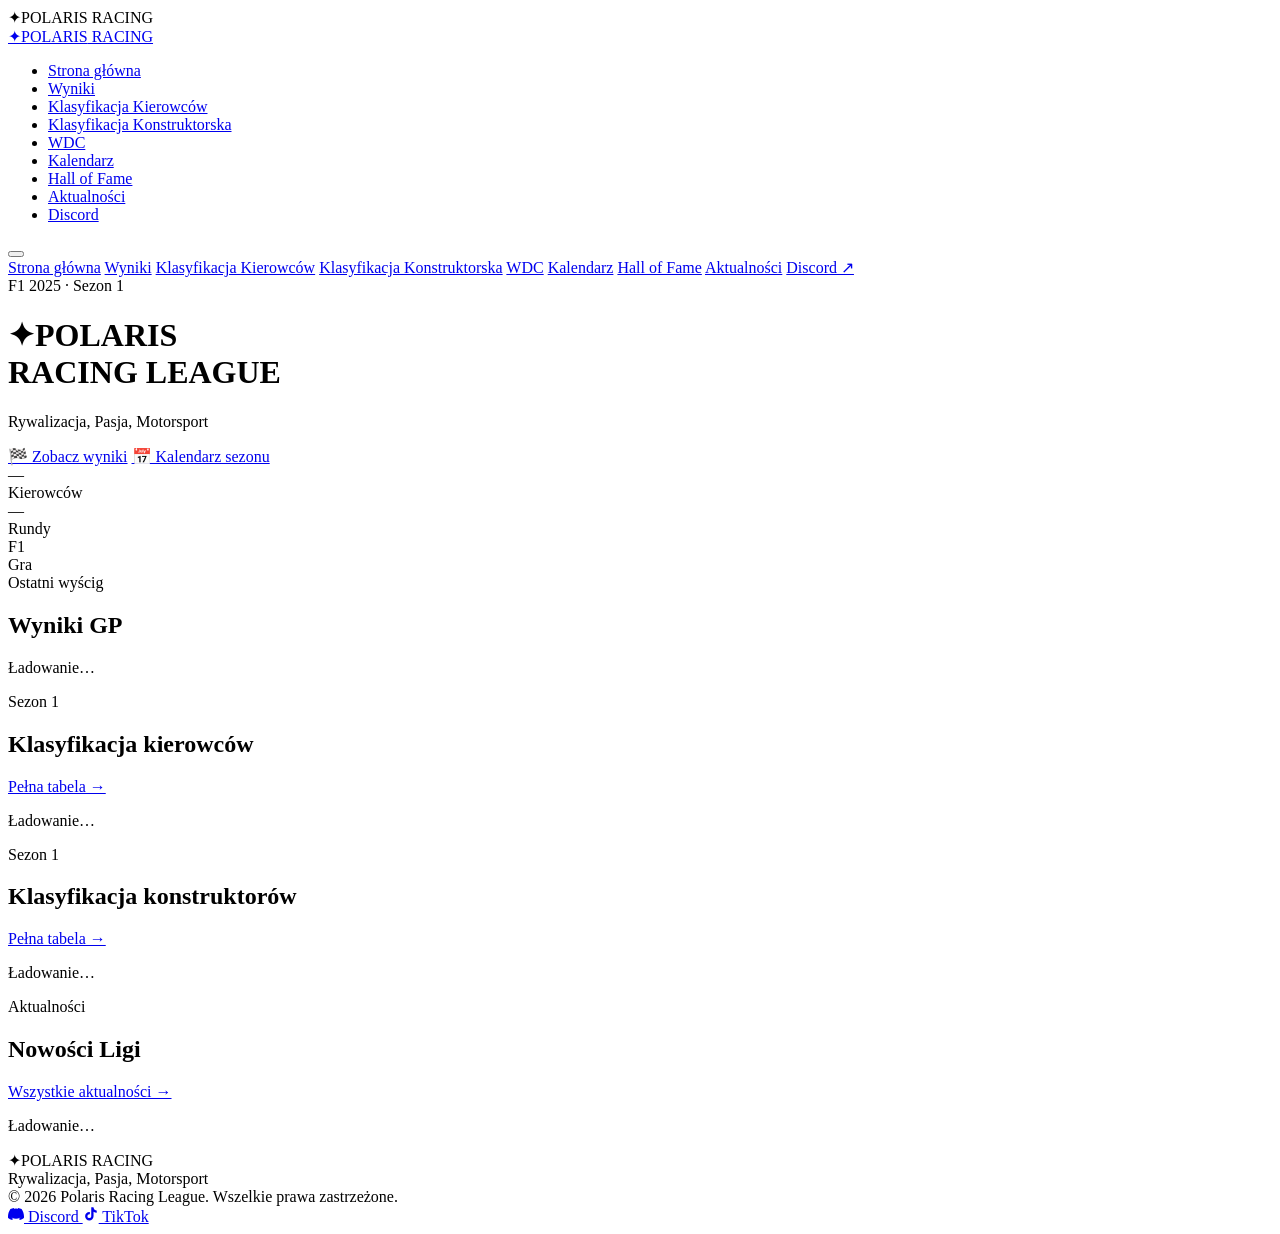
==== index.html @ 64ffed16 "Add files via upload" ====
<!DOCTYPE html>
<html lang="pl" data-base="">
<head>
  <meta charset="UTF-8" />
  <meta name="viewport" content="width=device-width, initial-scale=1.0" />
  <title>Polaris Racing League — F1 Sim League</title>
  <link rel="icon" type="image/svg+xml" href="data:image/svg+xml,%3Csvg%20xmlns=%27http://www.w3.org/2000/svg%27%20viewBox=%270%200%20100%20100%27%3E%3Cpolygon%20points=%2750,3%2061,38%2098,38%2068,60%2079,95%2050,73%2021,95%2032,60%202,38%2039,38%27%20fill=%27%23e10600%27/%3E%3C/svg%3E" />
  <link rel="stylesheet" href="css/style.css" />
  <link rel="preconnect" href="https://fonts.googleapis.com" />
  <link rel="preconnect" href="https://fonts.gstatic.com" crossorigin />
</head>
<body>

<!-- LOADING -->
<div id="loading-screen">
  <img src="assets/logo-polaris.png" alt="Polaris Racing League" class="loading-logo-img" onerror="this.style.display='none';document.querySelector('.loading-logo-text').style.display='block'"/>
  <div class="loading-logo-text" style="display:none"><span class="brand-mark">✦</span>POLARIS<span> RACING</span></div>
  <div class="loading-bar-track"><div class="loading-bar-fill"></div></div>
</div>

<!-- NAV -->
<nav>
  <a class="nav-brand" href="index.html">
    <img src="assets/logo-polaris.png" alt="Polaris Racing League" class="nav-logo" onerror="this.style.display='none';document.querySelector('.nav-brand-text').style.display='inline'"/>
    <span class="nav-brand-text" style="display:none"><span class="brand-mark">✦</span>POLARIS<span> RACING</span></span>
  </a>
  <ul class="nav-links">
    <li><a href="index.html" class="active">Strona główna</a></li>
    <li><a href="wyniki.html">Wyniki</a></li>
    <li><a href="klasyfikacja.html">Klasyfikacja Kierowców</a></li>
    <li><a href="konstruktorzy.html">Klasyfikacja Konstruktorska</a></li>
    <li><a href="wdc.html">WDC</a></li>
    <li><a href="kalendarz.html">Kalendarz</a></li>
    <li><a href="hall-of-fame.html">Hall of Fame</a></li>
    <li><a href="aktualnosci.html">Aktualności</a></li>
    <li><a href="https://discord.gg/vFkRcHvzsZ" target="_blank" class="nav-cta">Discord</a></li>
  </ul>
  <button class="hamburger" id="hamburger" aria-label="Menu">
    <span></span><span></span><span></span>
  </button>
</nav>
<div class="mobile-menu" id="mobile-menu">
  <a href="index.html">Strona główna</a>
  <a href="wyniki.html">Wyniki</a>
  <a href="klasyfikacja.html">Klasyfikacja Kierowców</a>
  <a href="konstruktorzy.html">Klasyfikacja Konstruktorska</a>
  <a href="wdc.html">WDC</a>
  <a href="kalendarz.html">Kalendarz</a>
  <a href="hall-of-fame.html">Hall of Fame</a>
  <a href="aktualnosci.html">Aktualności</a>
  <a href="https://discord.gg/vFkRcHvzsZ" target="_blank">Discord ↗</a>
</div>

<main>
  <!-- HERO -->
  <div class="hero">
    <div class="hero-bg"></div>
    <div class="hero-content">
      <span class="hero-eyebrow">F1 2025 · Sezon 1</span>
      <div class="start-lights" aria-hidden="true">
        <span></span><span></span><span></span><span></span><span></span>
      </div>
      <div class="hero-logo-wrap">
        <img src="assets/logo-polaris.png" alt="Polaris Racing League" class="hero-logo" onerror="this.style.display='none';document.querySelector('.hero-logo-fallback').style.display='block'"/>
        <h1 class="hero-logo-fallback" style="display:none"><span class="brand-mark">✦</span>POLARIS<br><span>RACING LEAGUE</span></h1>
      </div>
      <p class="hero-sub">Rywalizacja, Pasja, Motorsport</p>
      <div class="hero-buttons">
        <a href="wyniki.html" class="btn btn-primary">🏁 Zobacz wyniki</a>
        <a href="kalendarz.html" class="btn btn-outline">📅 Kalendarz sezonu</a>
      </div>
      <div class="hero-stats">
        <div class="hero-stat">
          <div class="hero-stat-num" id="stat-drivers">—</div>
          <div class="hero-stat-label">Kierowców</div>
        </div>
        <div class="hero-stat">
          <div class="hero-stat-num" id="stat-rounds">—</div>
          <div class="hero-stat-label">Rundy</div>
        </div>
        <div class="hero-stat">
          <div class="hero-stat-num">F1</div>
          <div class="hero-stat-label">Gra</div>
        </div>
      </div>
    </div>
  </div>

  <!-- LAST RACE -->
  <section id="ostatni-wyscig">
    <div class="section-header reveal">
      <span class="section-label">Ostatni wyścig</span>
      <h2 class="section-title">Wyniki GP</h2>
      <div class="section-divider"></div>
    </div>
    <div id="last-race" class="reveal">
      <p style="color:var(--gray)">Ładowanie…</p>
    </div>
  </section>

  <!-- MINI STANDINGS -->
  <section style="border-top:1px solid var(--border)">
    <div class="section-header reveal">
      <span class="section-label">Sezon 1</span>
      <h2 class="section-title">Klasyfikacja kierowców</h2>
      <div class="section-divider"></div>
      <a href="klasyfikacja.html" class="section-more">Pełna tabela →</a>
    </div>
    <div id="standings-mini" class="reveal">
      <p style="color:var(--gray)">Ładowanie…</p>
    </div>
  </section>

  <!-- MINI CONSTRUCTORS -->
  <section style="border-top:1px solid var(--border)">
    <div class="section-header reveal">
      <span class="section-label">Sezon 1</span>
      <h2 class="section-title">Klasyfikacja konstruktorów</h2>
      <div class="section-divider"></div>
      <a href="konstruktorzy.html" class="section-more">Pełna tabela →</a>
    </div>
    <div id="constructors-mini" class="reveal">
      <p style="color:var(--gray)">Ładowanie…</p>
    </div>
  </section>

  <!-- NEWS -->
  <section style="border-top:1px solid var(--border)">
    <div class="section-header reveal">
      <span class="section-label">Aktualności</span>
      <h2 class="section-title">Nowości Ligi</h2>
      <div class="section-divider"></div>
      <a href="aktualnosci.html" class="section-more">Wszystkie aktualności →</a>
    </div>
    <div id="news-grid" class="reveal">
      <p style="color:var(--gray)">Ładowanie…</p>
    </div>
  </section>
</main>

<footer>
  <div>
    <div class="footer-brand">
      <img src="assets/logo-polaris.png" alt="Polaris Racing League" class="footer-logo" onerror="this.style.display='none';document.querySelector('.footer-brand-text').style.display='block'"/>
      <span class="footer-brand-text" style="display:none"><span class="brand-mark">✦</span>POLARIS<span> RACING</span></span>
    </div>
    <div class="footer-motto">Rywalizacja, Pasja, Motorsport</div>
    <div class="footer-copy">© 2026 Polaris Racing League. Wszelkie prawa zastrzeżone.</div>
  </div>
  <div class="footer-links">
    <a href="https://discord.gg/vFkRcHvzsZ" target="_blank" class="footer-link">
      <svg width="16" height="16" viewBox="0 0 24 24" fill="currentColor"><path d="M20.317 4.37a19.791 19.791 0 0 0-4.885-1.515.074.074 0 0 0-.079.037c-.21.375-.444.864-.608 1.25a18.27 18.27 0 0 0-5.487 0 12.64 12.64 0 0 0-.617-1.25.077.077 0 0 0-.079-.037A19.736 19.736 0 0 0 3.677 4.37a.07.07 0 0 0-.032.027C.533 9.046-.32 13.58.099 18.057c.002.022.015.043.032.054a19.9 19.9 0 0 0 5.993 3.03.078.078 0 0 0 .084-.028c.462-.63.874-1.295 1.226-1.994a.076.076 0 0 0-.041-.106 13.107 13.107 0 0 1-1.872-.892.077.077 0 0 1-.008-.128 10.2 10.2 0 0 0 .372-.292.074.074 0 0 1 .077-.01c3.928 1.793 8.18 1.793 12.062 0a.074.074 0 0 1 .078.01c.12.098.246.198.373.292a.077.077 0 0 1-.006.127 12.299 12.299 0 0 1-1.873.892.077.077 0 0 0-.041.107c.36.698.772 1.362 1.225 1.993a.076.076 0 0 0 .084.028 19.839 19.839 0 0 0 6.002-3.03.077.077 0 0 0 .032-.054c.5-5.177-.838-9.674-3.549-13.66a.061.061 0 0 0-.031-.03z"/></svg>
      Discord
    </a>
    <a href="https://www.tiktok.com/@ligasobotnia2.0" target="_blank" class="footer-link">
      <svg width="16" height="16" viewBox="0 0 24 24" fill="currentColor"><path d="M19.59 6.69a4.83 4.83 0 0 1-3.77-4.25V2h-3.45v13.67a2.89 2.89 0 0 1-2.88 2.5 2.89 2.89 0 0 1-2.89-2.89 2.89 2.89 0 0 1 2.89-2.89c.28 0 .54.04.79.1V9.01a6.33 6.33 0 0 0-.79-.05 6.34 6.34 0 0 0-6.34 6.34 6.34 6.34 0 0 0 6.34 6.34 6.34 6.34 0 0 0 6.33-6.34V8.69a8.16 8.16 0 0 0 4.77 1.52V6.75a4.85 4.85 0 0 1-1-.06z"/></svg>
      TikTok
    </a>
  </div>
</footer>

<script src="js/app.js"></script>
<script>initIndex();</script>
</body>
</html>
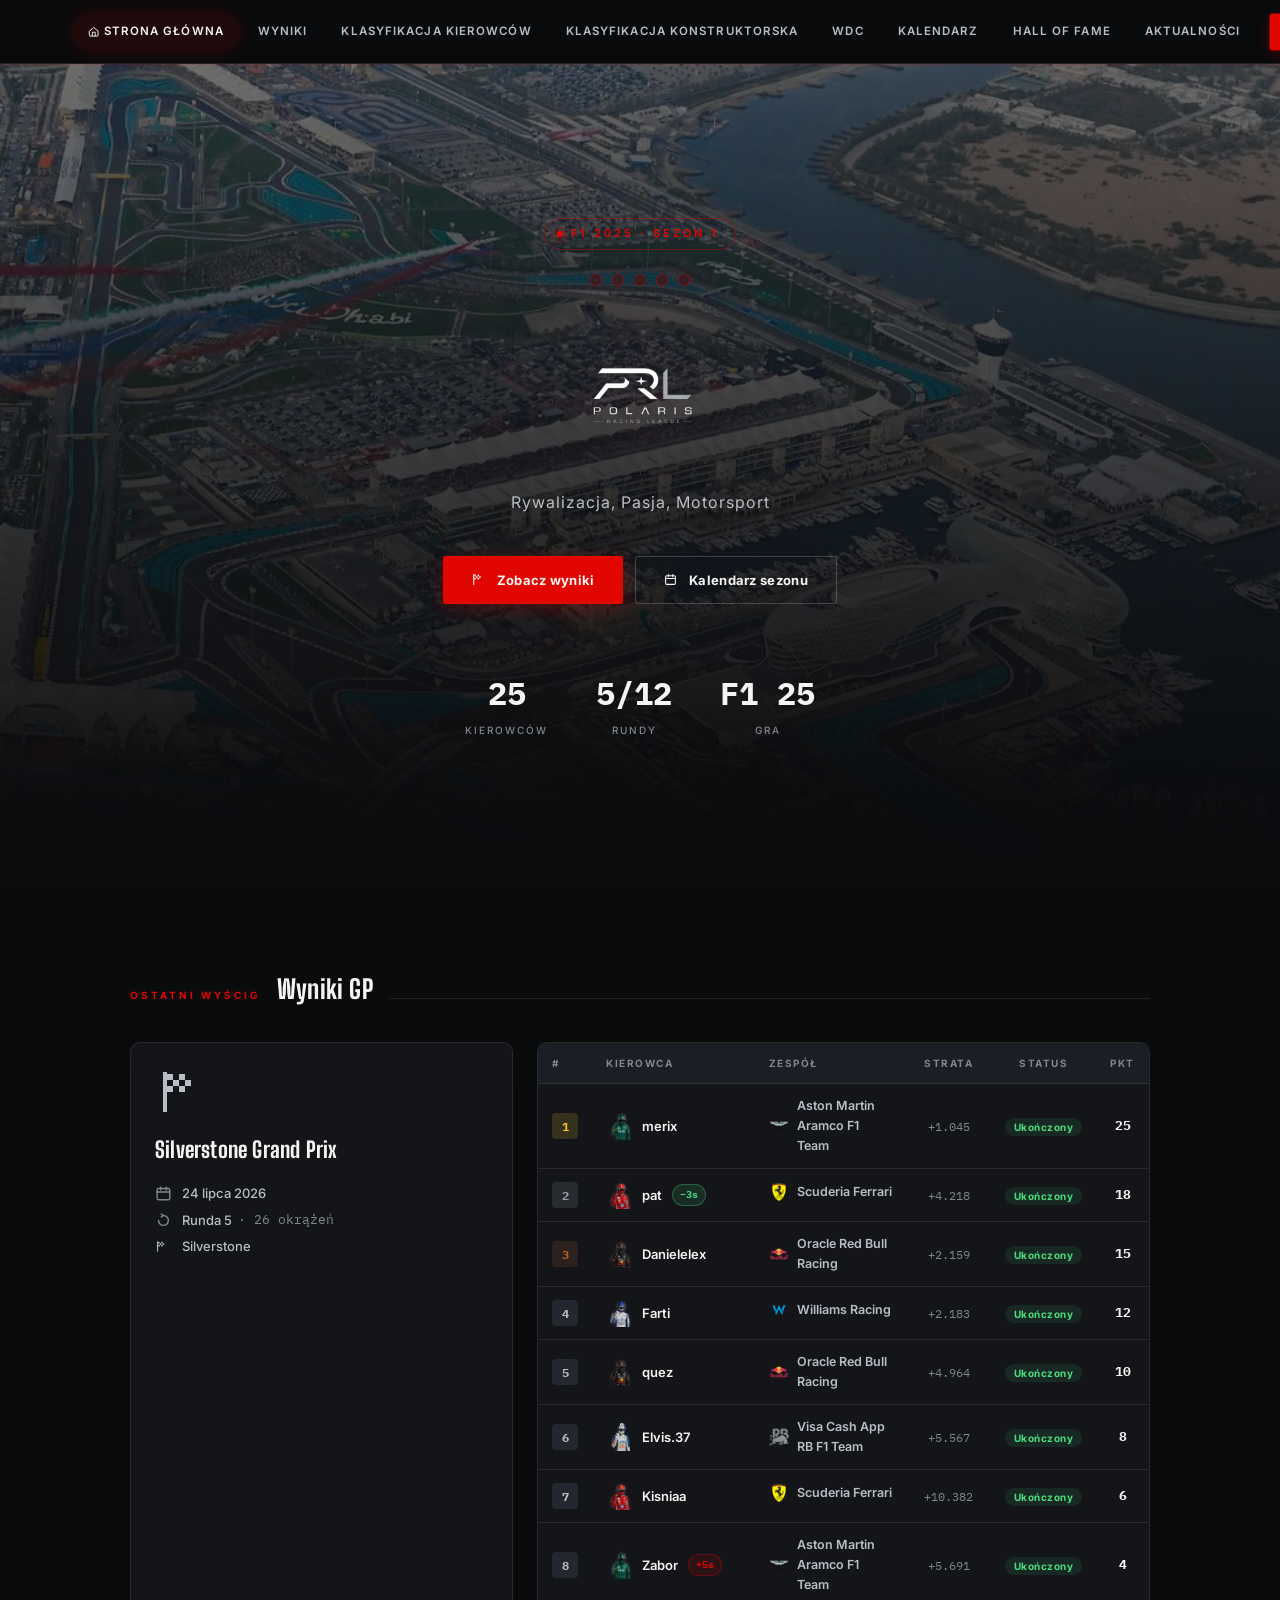
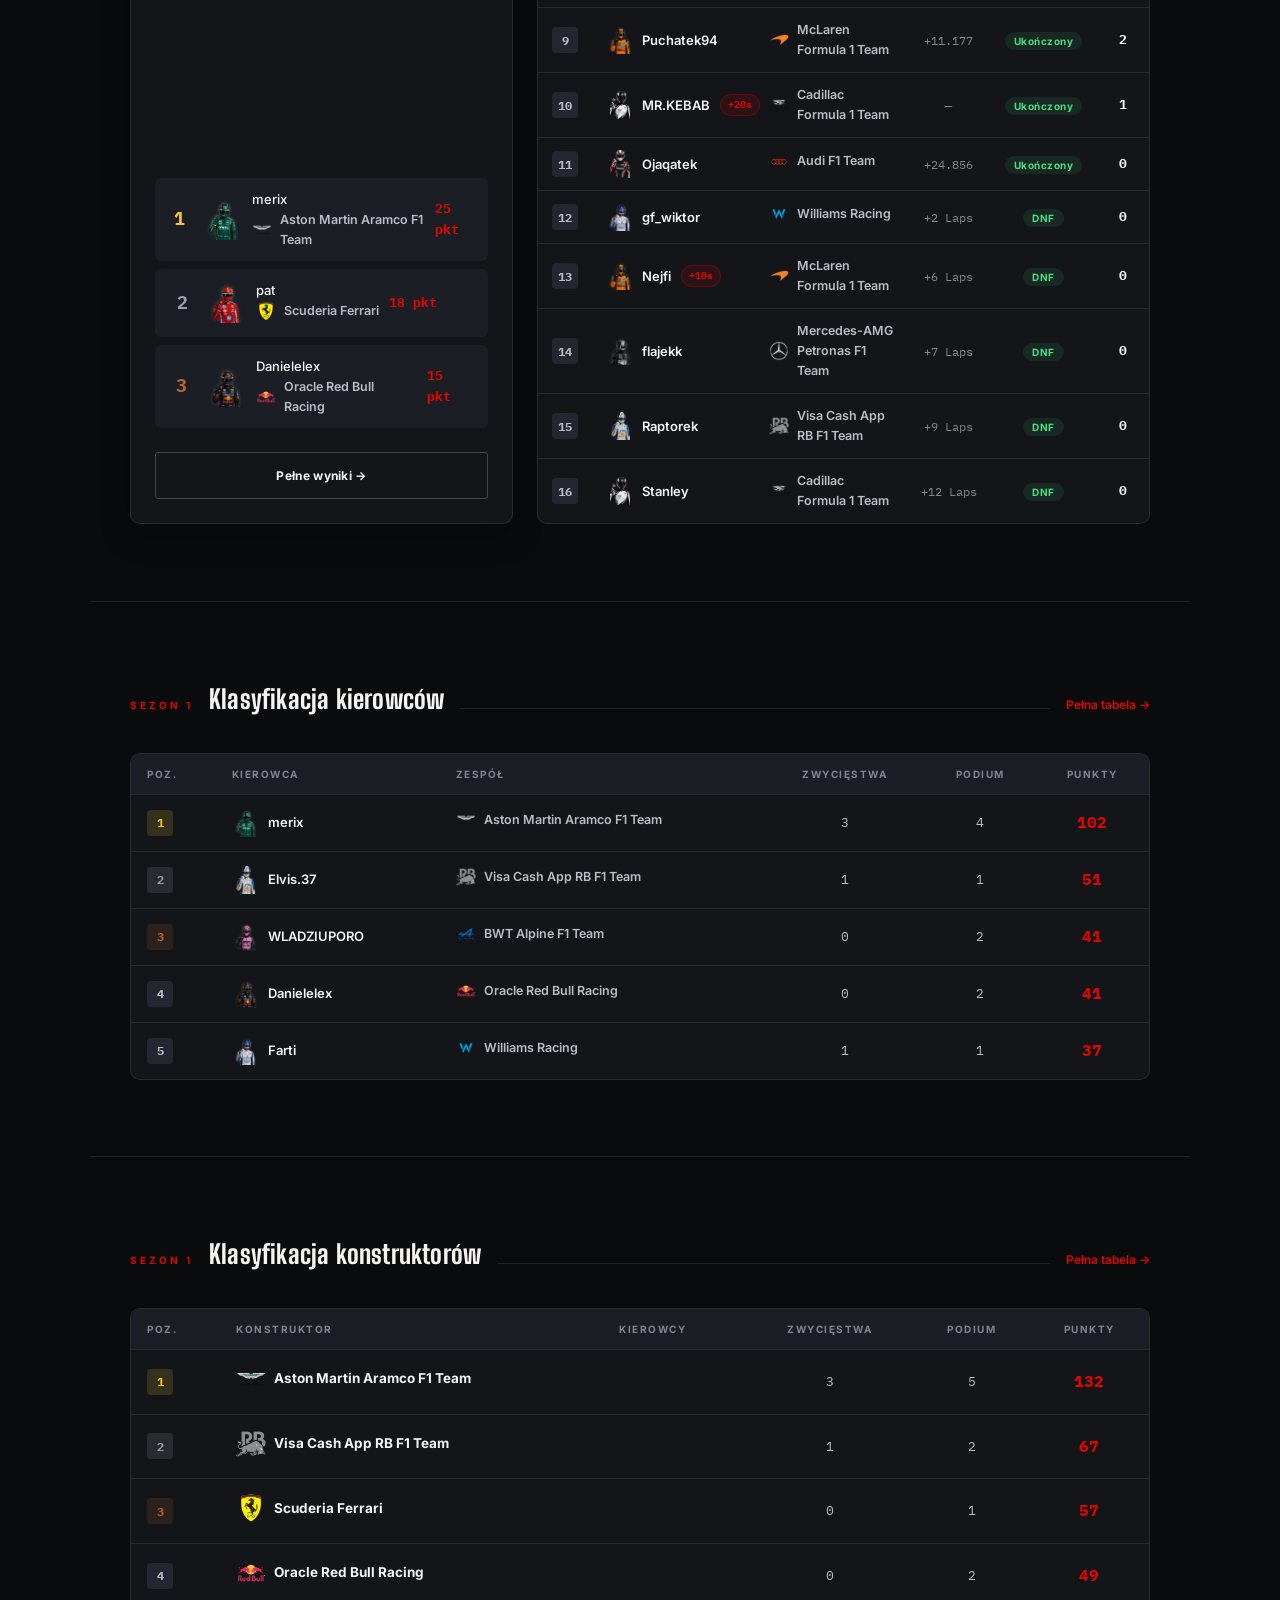
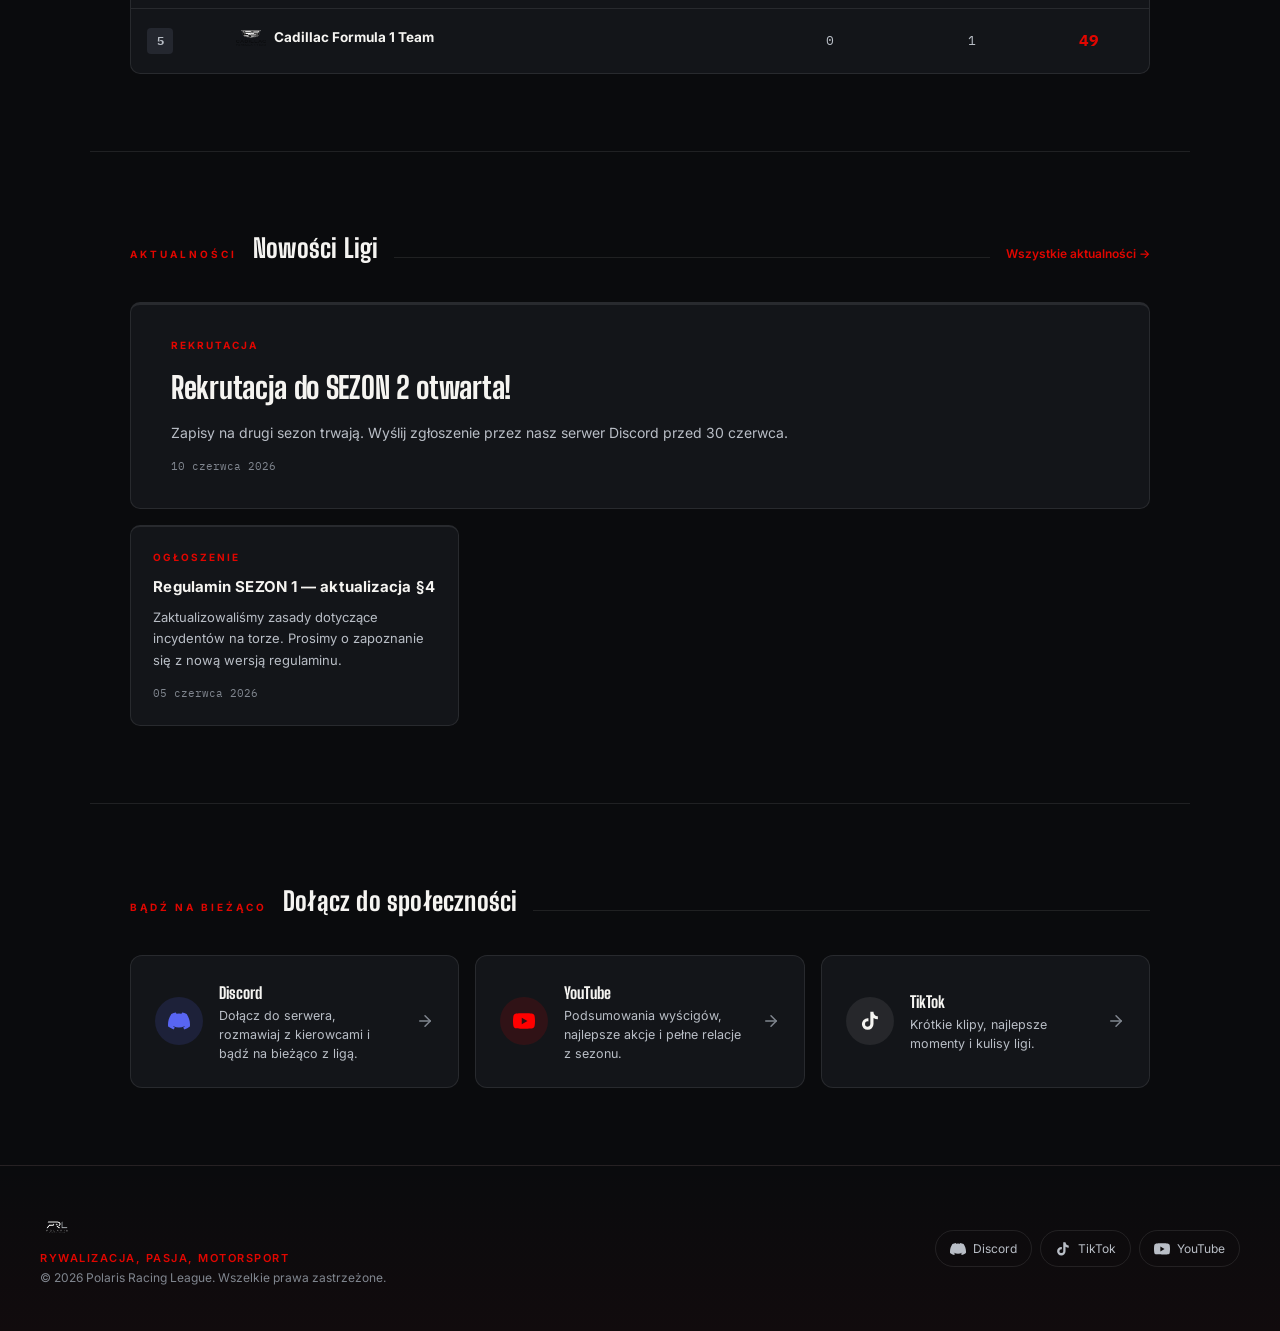
==== commit 3b1a21c5: "d" ====
--- a/index.html
+++ b/index.html
@@ -11,13 +11,6 @@
 </head>
 <body>
 
-<!-- LOADING -->
-<div id="loading-screen">
-  <img src="assets/logo-polaris.png" alt="Polaris Racing League" class="loading-logo-img" onerror="this.style.display='none';document.querySelector('.loading-logo-text').style.display='block'"/>
-  <div class="loading-logo-text" style="display:none"><span class="brand-mark">✦</span>POLARIS<span> RACING</span></div>
-  <div class="loading-bar-track"><div class="loading-bar-fill"></div></div>
-</div>
-
 <!-- NAV -->
 <nav>
   <a class="nav-brand" href="index.html">
@@ -25,36 +18,34 @@
     <span class="nav-brand-text" style="display:none"><span class="brand-mark">✦</span>POLARIS<span> RACING</span></span>
   </a>
   <ul class="nav-links">
-    <li><a href="index.html" class="active">Strona główna</a></li>
-    <li><a href="wyniki.html">Wyniki</a></li>
-    <li><a href="klasyfikacja.html">Klasyfikacja Kierowców</a></li>
-    <li><a href="konstruktorzy.html">Klasyfikacja Konstruktorska</a></li>
-    <li><a href="wdc.html">WDC</a></li>
-    <li><a href="kalendarz.html">Kalendarz</a></li>
-    <li><a href="hall-of-fame.html">Hall of Fame</a></li>
-    <li><a href="aktualnosci.html">Aktualności</a></li>
-    <li><a href="https://discord.gg/vFkRcHvzsZ" target="_blank" class="nav-cta">Discord</a></li>
+    <li><a href="index.html" class="active"><span class="icon nav-link-icon" aria-hidden="true"><svg viewBox="0 0 24 24" fill="none" stroke="currentColor" stroke-width="2" stroke-linecap="round" stroke-linejoin="round"><path d="M3 10.5 12 3l9 7.5V20a1 1 0 0 1-1 1H4a1 1 0 0 1-1-1z"></path><polyline points="9 21 9 13 15 13 15 21"></polyline></svg></span>Strona główna</a></li>
+    <li><a href="wyniki.html"><span class="icon nav-link-icon" aria-hidden="true"><svg viewBox="0 0 24 24" fill="currentColor"><rect x="4" y="2" width="2" height="20"></rect><rect x="6" y="3" width="3" height="3"></rect><rect x="12" y="3" width="3" height="3"></rect><rect x="9" y="6" width="3" height="3"></rect><rect x="15" y="6" width="3" height="3"></rect><rect x="6" y="9" width="3" height="3"></rect><rect x="12" y="9" width="3" height="3"></rect></svg></span>Wyniki</a></li>
+    <li><a href="klasyfikacja.html"><span class="icon nav-link-icon" aria-hidden="true"><svg viewBox="0 0 24 24" fill="none" stroke="currentColor" stroke-width="2" stroke-linecap="round" stroke-linejoin="round"><path d="M8 3 5 10"></path><path d="M16 3l3 7"></path><circle cx="12" cy="15" r="6"></circle></svg></span>Klasyfikacja Kierowców</a></li>
+    <li><a href="konstruktorzy.html"><span class="icon nav-link-icon" aria-hidden="true"><svg viewBox="0 0 24 24" fill="none" stroke="currentColor" stroke-width="2" stroke-linecap="round" stroke-linejoin="round"><path d="M4 15a8 8 0 0 1 16 0"></path><path d="M3 15h18v2a1 1 0 0 1-1 1H4a1 1 0 0 1-1-1v-2z"></path><line x1="12" y1="7" x2="12" y2="10"></line></svg></span>Klasyfikacja Konstruktorska</a></li>
+    <li><a href="wdc.html"><span class="icon nav-link-icon" aria-hidden="true"><svg viewBox="0 0 24 24" fill="currentColor"><path d="M3 18h18l1-9-5.5 3.5L12 5.5 7.5 12.5 2 9l1 9z"></path><rect x="3" y="19" width="18" height="2" rx="1"></rect></svg></span>WDC</a></li>
+    <li><a href="kalendarz.html"><span class="icon nav-link-icon" aria-hidden="true"><svg viewBox="0 0 24 24" fill="none" stroke="currentColor" stroke-width="2" stroke-linecap="round" stroke-linejoin="round"><rect x="3" y="5" width="18" height="16" rx="2"></rect><line x1="16" y1="3" x2="16" y2="7"></line><line x1="8" y1="3" x2="8" y2="7"></line><line x1="3" y1="10" x2="21" y2="10"></line></svg></span>Kalendarz</a></li>
+    <li><a href="hall-of-fame.html"><span class="icon nav-link-icon" aria-hidden="true"><svg viewBox="0 0 24 24" fill="currentColor"><path d="M12 2.5l2.9 6 6.6.7-4.9 4.5 1.3 6.5-5.9-3.3-5.9 3.3 1.3-6.5-4.9-4.5 6.6-.7z"></path></svg></span>Hall of Fame</a></li>
+    <li><a href="aktualnosci.html"><span class="icon nav-link-icon" aria-hidden="true"><svg viewBox="0 0 24 24" fill="none" stroke="currentColor" stroke-width="2" stroke-linecap="round" stroke-linejoin="round"><rect x="3" y="4" width="18" height="16" rx="2"></rect><line x1="7" y1="9" x2="17" y2="9"></line><line x1="7" y1="13" x2="17" y2="13"></line><line x1="7" y1="17" x2="13" y2="17"></line></svg></span>Aktualności</a></li>
+    <li><a href="https://discord.gg/ZwvXkqyvb7" target="_blank" class="nav-cta">Discord</a></li>
   </ul>
-  <button class="hamburger" id="hamburger" aria-label="Menu">
-    <span></span><span></span><span></span>
-  </button>
+  <button class="hamburger" id="hamburger" aria-label="Menu"><span></span><span></span><span></span></button>
 </nav>
 <div class="mobile-menu" id="mobile-menu">
-  <a href="index.html">Strona główna</a>
-  <a href="wyniki.html">Wyniki</a>
-  <a href="klasyfikacja.html">Klasyfikacja Kierowców</a>
-  <a href="konstruktorzy.html">Klasyfikacja Konstruktorska</a>
-  <a href="wdc.html">WDC</a>
-  <a href="kalendarz.html">Kalendarz</a>
-  <a href="hall-of-fame.html">Hall of Fame</a>
-  <a href="aktualnosci.html">Aktualności</a>
-  <a href="https://discord.gg/vFkRcHvzsZ" target="_blank">Discord ↗</a>
+  <a href="index.html"><span class="icon" aria-hidden="true"><svg viewBox="0 0 24 24" fill="none" stroke="currentColor" stroke-width="2" stroke-linecap="round" stroke-linejoin="round"><path d="M3 10.5 12 3l9 7.5V20a1 1 0 0 1-1 1H4a1 1 0 0 1-1-1z"></path><polyline points="9 21 9 13 15 13 15 21"></polyline></svg></span>Strona główna</a>
+  <a href="wyniki.html"><span class="icon" aria-hidden="true"><svg viewBox="0 0 24 24" fill="currentColor"><rect x="4" y="2" width="2" height="20"></rect><rect x="6" y="3" width="3" height="3"></rect><rect x="12" y="3" width="3" height="3"></rect><rect x="9" y="6" width="3" height="3"></rect><rect x="15" y="6" width="3" height="3"></rect><rect x="6" y="9" width="3" height="3"></rect><rect x="12" y="9" width="3" height="3"></rect></svg></span>Wyniki</a>
+  <a href="klasyfikacja.html"><span class="icon" aria-hidden="true"><svg viewBox="0 0 24 24" fill="none" stroke="currentColor" stroke-width="2" stroke-linecap="round" stroke-linejoin="round"><path d="M8 3 5 10"></path><path d="M16 3l3 7"></path><circle cx="12" cy="15" r="6"></circle></svg></span>Klasyfikacja Kierowców</a>
+  <a href="konstruktorzy.html"><span class="icon" aria-hidden="true"><svg viewBox="0 0 24 24" fill="none" stroke="currentColor" stroke-width="2" stroke-linecap="round" stroke-linejoin="round"><path d="M4 15a8 8 0 0 1 16 0"></path><path d="M3 15h18v2a1 1 0 0 1-1 1H4a1 1 0 0 1-1-1v-2z"></path><line x1="12" y1="7" x2="12" y2="10"></line></svg></span>Klasyfikacja Konstruktorska</a>
+  <a href="wdc.html"><span class="icon" aria-hidden="true"><svg viewBox="0 0 24 24" fill="currentColor"><path d="M3 18h18l1-9-5.5 3.5L12 5.5 7.5 12.5 2 9l1 9z"></path><rect x="3" y="19" width="18" height="2" rx="1"></rect></svg></span>WDC</a>
+  <a href="kalendarz.html"><span class="icon" aria-hidden="true"><svg viewBox="0 0 24 24" fill="none" stroke="currentColor" stroke-width="2" stroke-linecap="round" stroke-linejoin="round"><rect x="3" y="5" width="18" height="16" rx="2"></rect><line x1="16" y1="3" x2="16" y2="7"></line><line x1="8" y1="3" x2="8" y2="7"></line><line x1="3" y1="10" x2="21" y2="10"></line></svg></span>Kalendarz</a>
+  <a href="hall-of-fame.html"><span class="icon" aria-hidden="true"><svg viewBox="0 0 24 24" fill="currentColor"><path d="M12 2.5l2.9 6 6.6.7-4.9 4.5 1.3 6.5-5.9-3.3-5.9 3.3 1.3-6.5-4.9-4.5 6.6-.7z"></path></svg></span>Hall of Fame</a>
+  <a href="aktualnosci.html"><span class="icon" aria-hidden="true"><svg viewBox="0 0 24 24" fill="none" stroke="currentColor" stroke-width="2" stroke-linecap="round" stroke-linejoin="round"><rect x="3" y="4" width="18" height="16" rx="2"></rect><line x1="7" y1="9" x2="17" y2="9"></line><line x1="7" y1="13" x2="17" y2="13"></line><line x1="7" y1="17" x2="13" y2="17"></line></svg></span>Aktualności</a>
+  <a href="https://discord.gg/ZwvXkqyvb7" target="_blank">Discord ↗</a>
 </div>
 
 <main>
   <!-- HERO -->
   <div class="hero">
-    <div class="hero-bg"></div>
+    <div class="hero-bg" id="hero-bg"></div>
     <div class="hero-content">
       <span class="hero-eyebrow">F1 2025 · Sezon 1</span>
       <div class="start-lights" aria-hidden="true">
@@ -66,8 +57,8 @@
       </div>
       <p class="hero-sub">Rywalizacja, Pasja, Motorsport</p>
       <div class="hero-buttons">
-        <a href="wyniki.html" class="btn btn-primary">🏁 Zobacz wyniki</a>
-        <a href="kalendarz.html" class="btn btn-outline">📅 Kalendarz sezonu</a>
+        <a href="wyniki.html" class="btn btn-primary"><span class="icon" aria-hidden="true"><svg viewBox="0 0 24 24" fill="currentColor"><rect x="4" y="2" width="2" height="20"></rect><rect x="6" y="3" width="3" height="3"></rect><rect x="12" y="3" width="3" height="3"></rect><rect x="9" y="6" width="3" height="3"></rect><rect x="15" y="6" width="3" height="3"></rect><rect x="6" y="9" width="3" height="3"></rect><rect x="12" y="9" width="3" height="3"></rect></svg></span>Zobacz wyniki</a>
+        <a href="kalendarz.html" class="btn btn-outline"><span class="icon" aria-hidden="true"><svg viewBox="0 0 24 24" fill="none" stroke="currentColor" stroke-width="2" stroke-linecap="round" stroke-linejoin="round"><rect x="3" y="5" width="18" height="16" rx="2"></rect><line x1="16" y1="3" x2="16" y2="7"></line><line x1="8" y1="3" x2="8" y2="7"></line><line x1="3" y1="10" x2="21" y2="10"></line></svg></span>Kalendarz sezonu</a>
       </div>
       <div class="hero-stats">
         <div class="hero-stat">
@@ -79,7 +70,7 @@
           <div class="hero-stat-label">Rundy</div>
         </div>
         <div class="hero-stat">
-          <div class="hero-stat-num">F1</div>
+          <div class="hero-stat-num">F1 25</div>
           <div class="hero-stat-label">Gra</div>
         </div>
       </div>
@@ -136,6 +127,41 @@
       <p style="color:var(--gray)">Ładowanie…</p>
     </div>
   </section>
+
+  <!-- SOCIAL / COMMUNITY -->
+  <section style="border-top:1px solid var(--border)">
+    <div class="section-header reveal">
+      <span class="section-label">Bądź na bieżąco</span>
+      <h2 class="section-title">Dołącz do społeczności</h2>
+      <div class="section-divider"></div>
+    </div>
+    <div class="social-grid reveal">
+      <a href="https://discord.gg/ZwvXkqyvb7" target="_blank" class="social-card social-card-discord">
+        <span class="social-card-icon"><span class="icon"><svg viewBox="0 0 24 24" fill="currentColor"><path d="M20.317 4.37a19.791 19.791 0 0 0-4.885-1.515.074.074 0 0 0-.079.037c-.21.375-.444.864-.608 1.25a18.27 18.27 0 0 0-5.487 0 12.64 12.64 0 0 0-.617-1.25.077.077 0 0 0-.079-.037A19.736 19.736 0 0 0 3.677 4.37a.07.07 0 0 0-.032.027C.533 9.046-.32 13.58.099 18.057c.002.022.015.043.032.054a19.9 19.9 0 0 0 5.993 3.03.078.078 0 0 0 .084-.028c.462-.63.874-1.295 1.226-1.994a.076.076 0 0 0-.041-.106 13.107 13.107 0 0 1-1.872-.892.077.077 0 0 1-.008-.128 10.2 10.2 0 0 0 .372-.292.074.074 0 0 1 .077-.01c3.928 1.793 8.18 1.793 12.062 0a.074.074 0 0 1 .078.01c.12.098.246.198.373.292a.077.077 0 0 1-.006.127 12.299 12.299 0 0 1-1.873.892.077.077 0 0 0-.041.107c.36.698.772 1.362 1.225 1.993a.076.076 0 0 0 .084.028 19.839 19.839 0 0 0 6.002-3.03.077.077 0 0 0 .032-.054c.5-5.177-.838-9.674-3.549-13.66a.061.061 0 0 0-.031-.03z"/></svg></span></span>
+        <div class="social-card-body">
+          <div class="social-card-name">Discord</div>
+          <div class="social-card-desc">Dołącz do serwera, rozmawiaj z kierowcami i bądź na bieżąco z ligą.</div>
+        </div>
+        <span class="social-card-arrow"><svg viewBox="0 0 24 24" fill="none" stroke="currentColor" stroke-width="2" stroke-linecap="round" stroke-linejoin="round"><line x1="5" y1="12" x2="19" y2="12"></line><polyline points="12 5 19 12 12 19"></polyline></svg></span>
+      </a>
+      <a href="https://www.youtube.com/@polarisracingleague" target="_blank" class="social-card social-card-youtube">
+        <span class="social-card-icon"><span class="icon"><svg viewBox="0 0 24 24" fill="currentColor"><path d="M23.498 6.186a2.982 2.982 0 0 0-2.099-2.115C19.505 3.545 12 3.545 12 3.545s-7.505 0-9.399.526A2.982 2.982 0 0 0 .502 6.186 31.174 31.174 0 0 0 0 12a31.174 31.174 0 0 0 .502 5.814 2.982 2.982 0 0 0 2.099 2.115c1.894.526 9.399.526 9.399.526s7.505 0 9.399-.526a2.982 2.982 0 0 0 2.099-2.115A31.174 31.174 0 0 0 24 12a31.174 31.174 0 0 0-.502-5.814zM9.545 15.568V8.432L15.818 12l-6.273 3.568z"/></svg></span></span>
+        <div class="social-card-body">
+          <div class="social-card-name">YouTube</div>
+          <div class="social-card-desc">Podsumowania wyścigów, najlepsze akcje i pełne relacje z sezonu.</div>
+        </div>
+        <span class="social-card-arrow"><svg viewBox="0 0 24 24" fill="none" stroke="currentColor" stroke-width="2" stroke-linecap="round" stroke-linejoin="round"><line x1="5" y1="12" x2="19" y2="12"></line><polyline points="12 5 19 12 12 19"></polyline></svg></span>
+      </a>
+      <a href="https://www.tiktok.com/@ligasobotnia2.0" target="_blank" class="social-card social-card-tiktok">
+        <span class="social-card-icon"><span class="icon"><svg viewBox="0 0 24 24" fill="currentColor"><path d="M19.59 6.69a4.83 4.83 0 0 1-3.77-4.25V2h-3.45v13.67a2.89 2.89 0 0 1-2.88 2.5 2.89 2.89 0 0 1-2.89-2.89 2.89 2.89 0 0 1 2.89-2.89c.28 0 .54.04.79.1V9.01a6.33 6.33 0 0 0-.79-.05 6.34 6.34 0 0 0-6.34 6.34 6.34 6.34 0 0 0 6.34 6.34 6.34 6.34 0 0 0 6.33-6.34V8.69a8.16 8.16 0 0 0 4.77 1.52V6.75a4.85 4.85 0 0 1-1-.06z"/></svg></span></span>
+        <div class="social-card-body">
+          <div class="social-card-name">TikTok</div>
+          <div class="social-card-desc">Krótkie klipy, najlepsze momenty i kulisy ligi.</div>
+        </div>
+        <span class="social-card-arrow"><svg viewBox="0 0 24 24" fill="none" stroke="currentColor" stroke-width="2" stroke-linecap="round" stroke-linejoin="round"><line x1="5" y1="12" x2="19" y2="12"></line><polyline points="12 5 19 12 12 19"></polyline></svg></span>
+      </a>
+    </div>
+  </section>
 </main>
 
 <footer>
@@ -148,13 +174,17 @@
     <div class="footer-copy">© 2026 Polaris Racing League. Wszelkie prawa zastrzeżone.</div>
   </div>
   <div class="footer-links">
-    <a href="https://discord.gg/vFkRcHvzsZ" target="_blank" class="footer-link">
+    <a href="https://discord.gg/ZwvXkqyvb7" target="_blank" class="footer-link">
       <svg width="16" height="16" viewBox="0 0 24 24" fill="currentColor"><path d="M20.317 4.37a19.791 19.791 0 0 0-4.885-1.515.074.074 0 0 0-.079.037c-.21.375-.444.864-.608 1.25a18.27 18.27 0 0 0-5.487 0 12.64 12.64 0 0 0-.617-1.25.077.077 0 0 0-.079-.037A19.736 19.736 0 0 0 3.677 4.37a.07.07 0 0 0-.032.027C.533 9.046-.32 13.58.099 18.057c.002.022.015.043.032.054a19.9 19.9 0 0 0 5.993 3.03.078.078 0 0 0 .084-.028c.462-.63.874-1.295 1.226-1.994a.076.076 0 0 0-.041-.106 13.107 13.107 0 0 1-1.872-.892.077.077 0 0 1-.008-.128 10.2 10.2 0 0 0 .372-.292.074.074 0 0 1 .077-.01c3.928 1.793 8.18 1.793 12.062 0a.074.074 0 0 1 .078.01c.12.098.246.198.373.292a.077.077 0 0 1-.006.127 12.299 12.299 0 0 1-1.873.892.077.077 0 0 0-.041.107c.36.698.772 1.362 1.225 1.993a.076.076 0 0 0 .084.028 19.839 19.839 0 0 0 6.002-3.03.077.077 0 0 0 .032-.054c.5-5.177-.838-9.674-3.549-13.66a.061.061 0 0 0-.031-.03z"/></svg>
       Discord
     </a>
     <a href="https://www.tiktok.com/@ligasobotnia2.0" target="_blank" class="footer-link">
       <svg width="16" height="16" viewBox="0 0 24 24" fill="currentColor"><path d="M19.59 6.69a4.83 4.83 0 0 1-3.77-4.25V2h-3.45v13.67a2.89 2.89 0 0 1-2.88 2.5 2.89 2.89 0 0 1-2.89-2.89 2.89 2.89 0 0 1 2.89-2.89c.28 0 .54.04.79.1V9.01a6.33 6.33 0 0 0-.79-.05 6.34 6.34 0 0 0-6.34 6.34 6.34 6.34 0 0 0 6.34 6.34 6.34 6.34 0 0 0 6.33-6.34V8.69a8.16 8.16 0 0 0 4.77 1.52V6.75a4.85 4.85 0 0 1-1-.06z"/></svg>
       TikTok
+    </a>
+    <a href="https://www.youtube.com/@polarisracingleague" target="_blank" class="footer-link">
+      <svg width="16" height="16" viewBox="0 0 24 24" fill="currentColor"><path d="M23.498 6.186a2.982 2.982 0 0 0-2.099-2.115C19.505 3.545 12 3.545 12 3.545s-7.505 0-9.399.526A2.982 2.982 0 0 0 .502 6.186 31.174 31.174 0 0 0 0 12a31.174 31.174 0 0 0 .502 5.814 2.982 2.982 0 0 0 2.099 2.115c1.894.526 9.399.526 9.399.526s7.505 0 9.399-.526a2.982 2.982 0 0 0 2.099-2.115A31.174 31.174 0 0 0 24 12a31.174 31.174 0 0 0-.502-5.814zM9.545 15.568V8.432L15.818 12l-6.273 3.568z"/></svg>
+      YouTube
     </a>
   </div>
 </footer>
--- a/css/style.css
+++ b/css/style.css
@@ -0,0 +1,1636 @@
+@import url('https://fonts.googleapis.com/css2?family=Big+Shoulders+Display:wght@700;800;900&family=IBM+Plex+Mono:wght@500;600;700&family=Inter:wght@300;400;500;600;700&display=swap');
+
+:root {
+  --red: #e10600;
+  --red-dark: #a30400;
+  --red-glow: rgba(225, 6, 0, 0.18);
+  --black: #0a0b0d;
+  --surface: #131519;
+  --surface2: #1b1e24;
+  --surface3: #24272f;
+  --border: rgba(255,255,255,0.09);
+  --border-red: rgba(225,6,0,0.4);
+  --white: #f5f4f1;
+  --gray: #80868f;
+  --gray-light: #b9bec6;
+  --gold: #f4c430;
+  --silver: #9aa0aa;
+  --bronze: #b5652f;
+  --success: #4ade80;
+  --font-display: 'Big Shoulders Display', sans-serif;
+  --font-body: 'Inter', sans-serif;
+  --font-mono: 'IBM Plex Mono', monospace;
+}
+
+*, *::before, *::after { box-sizing: border-box; margin: 0; padding: 0; }
+
+html { scroll-behavior: smooth; }
+
+body {
+  background: var(--black);
+  color: var(--white);
+  font-family: var(--font-body);
+  font-size: 15px;
+  line-height: 1.6;
+  overflow-x: hidden;
+}
+
+a { color: inherit; text-decoration: none; }
+img { max-width: 100%; display: block; }
+
+:focus-visible {
+  outline: 2px solid var(--red);
+  outline-offset: 2px;
+  border-radius: 2px;
+}
+
+@media (prefers-reduced-motion: reduce) {
+  *, *::before, *::after {
+    animation-duration: 0.001ms !important;
+    animation-iteration-count: 1 !important;
+    transition-duration: 0.001ms !important;
+    scroll-behavior: auto !important;
+  }
+}
+
+/* ─── NAVBAR ─────────────────────────────────────── */
+nav {
+  position: fixed; top: 0; left: 0; right: 0; z-index: 100;
+  background: rgba(10,11,13,0.88);
+  backdrop-filter: blur(14px) saturate(1.3);
+  -webkit-backdrop-filter: blur(14px) saturate(1.3);
+  border-bottom: 1px solid var(--border);
+  box-shadow: 0 1px 0 rgba(225,6,0,0.15);
+  height: 64px;
+  display: flex; align-items: center;
+  padding: 0 clamp(1rem, 4vw, 2.5rem);
+  gap: 2rem;
+}
+.nav-brand {
+  font-family: var(--font-display);
+  font-size: 15px; font-weight: 900;
+  letter-spacing: 0.5px;
+  white-space: nowrap;
+}
+.nav-brand span { color: var(--red); }
+.brand-mark {
+  color: var(--red);
+  margin-right: 6px;
+  display: inline-block;
+  filter: drop-shadow(0 0 6px rgba(225,6,0,0.6));
+}
+.nav-links {
+  display: flex; align-items: center; gap: 2px;
+  list-style: none;
+  margin-left: auto;
+}
+.nav-links a {
+  position: relative;
+  display: inline-flex; align-items: center;
+  height: 38px; padding: 0 16px;
+  font-size: 11.5px; font-weight: 600;
+  letter-spacing: 1.1px; text-transform: uppercase;
+  color: var(--gray-light);
+  transition: color 0.2s ease,
+              background 0.45s cubic-bezier(.22,1,.36,1),
+              box-shadow 0.45s cubic-bezier(.22,1,.36,1);
+  white-space: nowrap;
+}
+.nav-links a:hover:not(.nav-cta),
+.nav-links a.active:not(.nav-cta) {
+  color: var(--white);
+  background: rgba(225,6,0,0.10);
+  border-radius: 999px;
+  box-shadow: 0 0 20px rgba(225,6,0,.15);
+}
+.nav-link-icon,
+.nav-links a .nav-link-icon {
+  width: 0; margin-right: 0; opacity: 0;
+  transform: translateX(-8px);
+  overflow: hidden;
+  transition: width 0.45s cubic-bezier(.22,1,.36,1),
+              margin-right 0.45s cubic-bezier(.22,1,.36,1),
+              opacity 0.3s ease,
+              transform 0.45s cubic-bezier(.22,1,.36,1);
+}
+.nav-links a:hover .nav-link-icon,
+.nav-links a.active .nav-link-icon {
+  width: 1em; margin-right: 0.35em; opacity: 1; transform: translateX(0);
+}
+.nav-cta {
+  margin-left: 12px;
+  background: var(--red);
+  color: var(--white) !important;
+  padding: 0 20px !important;
+  border-radius: 3px;
+  height: 36px !important; line-height: 36px !important;
+  margin-top: auto; margin-bottom: auto;
+  font-size: 11px !important;
+  font-weight: 700 !important;
+  box-shadow: 0 0 0 1px rgba(225,6,0,0.5), 0 4px 14px rgba(225,6,0,0.25);
+  transition: background 0.2s !important, transform 0.2s !important, box-shadow 0.2s !important;
+}
+.nav-cta:hover { background: var(--red-dark) !important; transform: translateY(-1px); box-shadow: 0 0 0 1px rgba(225,6,0,0.6), 0 6px 18px rgba(225,6,0,0.35); }
+.hamburger {
+  display: none; flex-direction: column; gap: 5px;
+  cursor: pointer; margin-left: auto; padding: 4px;
+  background: none; border: none;
+}
+.hamburger span {
+  display: block; width: 22px; height: 2px;
+  background: var(--white); border-radius: 2px;
+  transition: transform 0.25s, opacity 0.25s;
+}
+.mobile-menu {
+  display: none; position: fixed;
+  top: 64px; left: 0; right: 0; z-index: 99;
+  background: rgba(10,11,13,0.98);
+  backdrop-filter: blur(14px);
+  border-bottom: 1px solid var(--border);
+  padding: 0.75rem;
+  flex-direction: column; gap: 0;
+}
+.mobile-menu a {
+  display: block; padding: 13px 16px;
+  font-size: 13px; font-weight: 600; letter-spacing: 1px; text-transform: uppercase;
+  color: var(--gray-light); border-radius: 6px;
+  transition: background 0.15s, color 0.15s;
+}
+.mobile-menu a:hover { background: var(--surface2); color: var(--white); }
+.mobile-menu.open { display: flex; }
+
+/* ─── MAIN WRAPPER ───────────────────────────────── */
+main { padding-top: 64px; }
+
+/* ─── HERO ───────────────────────────────────────── */
+.hero {
+  position: relative; min-height: 92vh;
+  display: flex; align-items: center; justify-content: center;
+  text-align: center; overflow: hidden;
+  padding: 4rem clamp(1rem, 5vw, 3rem);
+}
+.hero-bg {
+  position: absolute; inset: 0;
+  background:
+    radial-gradient(ellipse 80% 60% at 50% 100%, rgba(225,6,0,0.14) 0%, transparent 70%),
+    repeating-linear-gradient(90deg, transparent, transparent 79px, rgba(255,255,255,0.02) 80px),
+    repeating-linear-gradient(0deg, transparent, transparent 79px, rgba(255,255,255,0.02) 80px),
+    var(--black);
+}
+.hero-bg::before {
+  content: '';
+  position: absolute; top: 0; right: 0; width: 240px; height: 240px;
+  background-image:
+    linear-gradient(45deg, rgba(255,255,255,0.05) 25%, transparent 25%, transparent 75%, rgba(255,255,255,0.05) 75%),
+    linear-gradient(45deg, rgba(255,255,255,0.05) 25%, transparent 25%, transparent 75%, rgba(255,255,255,0.05) 75%);
+  background-size: 26px 26px;
+  background-position: 0 0, 13px 13px;
+  -webkit-mask-image: radial-gradient(ellipse 100% 100% at 100% 0%, black 0%, transparent 70%);
+  mask-image: radial-gradient(ellipse 100% 100% at 100% 0%, black 0%, transparent 70%);
+  opacity: 0.6;
+}
+.hero-bg::after {
+  content: '';
+  position: absolute; bottom: 0; left: 0; right: 0; height: 200px;
+  background: linear-gradient(transparent, var(--black));
+}
+/* When a track photo loads (see applyHeroTrackBackground in app.js), JS sets
+   an inline background-image stack (dark fade + red glow + grid pattern +
+   photo) matching these layer counts — keeps the same on-brand treatment
+   as the plain-gradient look, with real circuit photography underneath. */
+.hero-bg.has-track-bg {
+  background-size: cover, cover, auto, auto, cover;
+  background-position: center, center, 0 0, 0 0, center 35%;
+  background-repeat: no-repeat, no-repeat, repeat, repeat, no-repeat;
+}
+.hero-content { position: relative; z-index: 1; max-width: 760px; }
+
+/* Start lights — the signature moment: five lights climb, then go dark ("lights out") */
+.start-lights {
+  display: flex; gap: 10px; justify-content: center;
+  margin-bottom: 1.75rem;
+  animation: fadeUp 0.6s ease both;
+}
+.start-lights span {
+  width: 12px; height: 12px; border-radius: 50%;
+  background: var(--surface3);
+  border: 1px solid rgba(225,6,0,0.35);
+  box-shadow: inset 0 0 4px rgba(0,0,0,0.5);
+  position: relative;
+}
+.start-lights span::before {
+  content: '';
+  position: absolute; inset: -1px; border-radius: 50%;
+  background: var(--red);
+  box-shadow: 0 0 12px 2px rgba(225,6,0,0.8);
+  opacity: 0.12;
+}
+.start-lights span:nth-child(1)::before { animation: lightBulb 5s infinite; animation-delay: 0s; }
+.start-lights span:nth-child(2)::before { animation: lightBulb 5s infinite; animation-delay: 0.18s; }
+.start-lights span:nth-child(3)::before { animation: lightBulb 5s infinite; animation-delay: 0.36s; }
+.start-lights span:nth-child(4)::before { animation: lightBulb 5s infinite; animation-delay: 0.54s; }
+.start-lights span:nth-child(5)::before { animation: lightBulb 5s infinite; animation-delay: 0.72s; }
+@keyframes lightBulb {
+  0%, 16% { opacity: 0.12; }
+  20%, 78% { opacity: 1; }
+  82%, 100% { opacity: 0.12; }
+}
+
+.hero-eyebrow {
+  display: inline-flex; align-items: center; gap: 8px;
+  font-size: 11px; font-weight: 600; letter-spacing: 3px; text-transform: uppercase;
+  color: var(--red);
+  border: 1px solid var(--border-red);
+  padding: 6px 16px 6px 12px; border-radius: 20px;
+  margin-bottom: 1.5rem;
+  animation: fadeUp 0.6s ease both;
+}
+.hero-eyebrow::before {
+  content: '';
+  width: 6px; height: 6px; border-radius: 50%;
+  background: var(--red);
+  box-shadow: 0 0 8px 1px rgba(225,6,0,0.7);
+  flex-shrink: 0;
+}
+.hero h1 {
+  font-family: var(--font-display);
+  font-size: clamp(36px, 9vw, 88px);
+  font-weight: 900; line-height: 0.95;
+  letter-spacing: -2px;
+  animation: fadeUp 0.6s 0.1s ease both;
+}
+.hero h1 span { color: var(--red); }
+.hero-sub {
+  margin-top: 1rem;
+  font-size: clamp(13px, 2vw, 16px);
+  color: var(--gray-light);
+  letter-spacing: 1px;
+  animation: fadeUp 0.6s 0.2s ease both;
+}
+.hero-buttons {
+  display: flex; gap: 12px; justify-content: center; flex-wrap: wrap;
+  margin-top: 2.5rem;
+  animation: fadeUp 0.6s 0.3s ease both;
+}
+.btn {
+  display: inline-flex; align-items: center; gap: 8px;
+  padding: 13px 28px; border-radius: 3px;
+  font-size: 13px; font-weight: 700; letter-spacing: 0.3px;
+  cursor: pointer; transition: all 0.2s;
+  border: none;
+}
+.btn-primary { background: var(--red); color: var(--white); box-shadow: 0 4px 18px rgba(225,6,0,0.28); }
+.btn-primary:hover { background: var(--red-dark); transform: translateY(-2px); box-shadow: 0 8px 22px rgba(225,6,0,0.4); }
+.btn-outline {
+  background: transparent; color: var(--white);
+  border: 1px solid rgba(255,255,255,0.2);
+}
+.btn-outline:hover { border-color: rgba(255,255,255,0.5); transform: translateY(-2px); background: rgba(255,255,255,0.04); }
+.hero-stats {
+  display: flex; gap: clamp(1.5rem, 4vw, 3rem);
+  justify-content: center; margin-top: 4rem;
+  animation: fadeUp 0.6s 0.4s ease both;
+}
+.hero-stat { text-align: center; }
+.hero-stat-num {
+  font-family: var(--font-mono);
+  font-size: clamp(22px, 4vw, 32px);
+  font-weight: 700; color: var(--white);
+}
+.hero-stat-label {
+  font-size: 10px; font-weight: 500; letter-spacing: 2px;
+  text-transform: uppercase; color: var(--gray);
+  margin-top: 2px;
+}
+
+@keyframes fadeUp {
+  from { opacity: 0; transform: translateY(20px); }
+  to   { opacity: 1; transform: translateY(0); }
+}
+
+/* ─── SECTIONS ───────────────────────────────────── */
+section { padding: clamp(3rem, 6vw, 5rem) clamp(1rem, 5vw, 2.5rem); max-width: 1100px; margin: 0 auto; }
+.section-header { display: flex; align-items: baseline; gap: 16px; margin-bottom: 2rem; }
+.section-label {
+  font-size: 10px; font-weight: 700; letter-spacing: 3px; text-transform: uppercase;
+  color: var(--red);
+}
+.section-title {
+  font-family: var(--font-display);
+  font-size: clamp(20px, 3vw, 26px); font-weight: 800;
+  letter-spacing: 0.2px;
+}
+.section-divider {
+  flex: 1; height: 1px; background: var(--border);
+}
+
+/* ─── LAST RACE ──────────────────────────────────── */
+.last-race-grid {
+  display: grid;
+  grid-template-columns: 1fr 1.6fr;
+  gap: 1.5rem;
+}
+.race-info-card {
+  background: var(--surface); border: 1px solid var(--border);
+  border-radius: 10px; padding: 1.5rem;
+  display: flex; flex-direction: column; gap: 1rem;
+  box-shadow: 0 12px 30px rgba(0,0,0,0.25);
+}
+.race-flag {
+  font-size: 48px; line-height: 1;
+}
+.race-name-display {
+  font-family: var(--font-display);
+  font-size: clamp(18px, 2.5vw, 22px); font-weight: 800;
+  letter-spacing: 0.2px;
+}
+.race-meta-row {
+  display: flex; flex-direction: column; gap: 6px;
+}
+.race-meta-item {
+  display: flex; align-items: center; gap: 6px;
+  font-size: 13px; color: var(--gray);
+  font-family: var(--font-mono);
+}
+.race-meta-item strong { color: var(--gray-light); font-weight: 500; font-family: var(--font-body); }
+.podium-row {
+  display: flex; flex-direction: column; gap: 8px;
+  margin-top: auto;
+}
+.podium-item {
+  display: flex; align-items: center; gap: 10px;
+  padding: 10px 12px; border-radius: 6px;
+  background: var(--surface2);
+  border: 1px solid transparent;
+  transition: border-color 0.2s, background 0.2s;
+}
+.podium-item:hover { border-color: var(--border); background: var(--surface3); }
+.podium-pos {
+  font-family: var(--font-mono);
+  font-size: 18px; font-weight: 700; width: 28px; text-align: center;
+}
+.p1 { color: var(--gold); }
+.p2 { color: var(--silver); }
+.p3 { color: var(--bronze); }
+.podium-driver { font-size: 13px; font-weight: 500; flex: 1; }
+.podium-team { font-size: 11px; color: var(--gray); }
+.podium-pts { font-family: var(--font-mono); font-size: 13px; font-weight: 700; color: var(--red); }
+.podium-avatar {
+  width: 40px; height: 40px; object-fit: contain; object-position: bottom;
+  flex-shrink: 0;
+}
+.podium-row-event {
+  flex-direction: row;
+  align-items: flex-end;
+  max-width: 1100px; margin: 0 auto 2rem; padding: 0 clamp(1rem, 5vw, 2.5rem);
+  gap: 12px;
+}
+.podium-row-event .podium-item { flex: 1; flex-direction: column; text-align: center; gap: 6px; padding: 16px 12px; }
+.podium-row-event .podium-avatar { width: 64px; height: 64px; }
+.podium-row-event .podium-driver { flex: none; }
+.podium-row-event .podium-item-first {
+  flex: 1.25;
+  padding: 22px 14px 20px;
+  border-color: rgba(244,196,48,0.4);
+  background: linear-gradient(180deg, rgba(244,196,48,0.08), var(--surface) 65%);
+  box-shadow: 0 10px 26px rgba(0,0,0,0.35);
+  transform: translateY(-14px);
+}
+.podium-row-event .podium-item-first .podium-avatar { width: 84px; height: 84px; }
+.podium-row-event .podium-item-first .podium-pos { font-size: 24px; }
+.podium-row-event .podium-item-first .podium-driver { font-size: 15px; font-weight: 700; }
+.podium-row-event .podium-item-first:hover { transform: translateY(-16px); }
+
+/* ─── RESULTS TABLE ──────────────────────────────── */
+.table-wrap {
+  overflow-x: auto;
+  border: 1px solid var(--border);
+  border-radius: 10px;
+  background: var(--surface);
+}
+table.results {
+  width: 100%; border-collapse: collapse;
+  font-size: 13px;
+}
+table.results thead th {
+  font-size: 10px; font-weight: 700; letter-spacing: 1.5px; text-transform: uppercase;
+  color: var(--gray); padding: 12px 14px;
+  border-bottom: 1px solid var(--border);
+  background: var(--surface2);
+  text-align: left; white-space: nowrap;
+}
+table.results thead th.right { text-align: center; }
+table.results tbody tr {
+  border-bottom: 1px solid var(--border);
+  transition: background 0.15s;
+}
+table.results tbody tr:last-child { border-bottom: none; }
+table.results tbody tr:hover { background: var(--surface2); }
+table.results td {
+  padding: 12px 14px; vertical-align: middle; white-space: nowrap;
+}
+table.results td.right { text-align: center; }
+table.results td.center { text-align: center; }
+
+/* ─── DRIVER HOVER POPOVER ────────────────────────── */
+.driver-popover {
+  position: fixed;
+  z-index: 500;
+  width: 300px;
+  background: var(--surface2);
+  border: 1px solid var(--border-red);
+  border-radius: 12px;
+  box-shadow: 0 20px 50px rgba(0,0,0,.5), 0 0 0 1px rgba(225,6,0,.08);
+  padding: 1.1rem 1.25rem;
+  opacity: 0;
+  transform: translateY(4px) scale(.98);
+  pointer-events: none;
+  transition: opacity .15s ease, transform .15s ease;
+}
+.driver-popover.visible { opacity: 1; transform: translateY(0) scale(1); }
+
+.driver-popover-head { display: flex; align-items: center; gap: 10px; margin-bottom: 1rem; }
+.driver-popover-avatar-wrap { width: 44px; height: 44px; flex-shrink: 0; }
+.driver-popover-avatar { width: 100%; height: 100%; object-fit: contain; object-position: bottom; }
+.driver-popover-dot { width: 4px; height: 34px; border-radius: 2px; flex-shrink: 0; }
+.driver-popover-name { font-family: var(--font-display); font-size: 18px; font-weight: 800; letter-spacing: -.2px; }
+.driver-popover-number { font-size: 13px; margin-right: 8px; vertical-align: 2px; }
+.driver-popover-team { font-size: 11.5px; color: var(--gray-light); margin-top: 2px; }
+
+.driver-popover-stats {
+  display: grid; grid-template-columns: repeat(3, 1fr); gap: 8px;
+  padding-bottom: 1rem; margin-bottom: 1rem;
+  border-bottom: 1px solid var(--border);
+}
+.driver-popover-stat { display: flex; flex-direction: column; gap: 4px; }
+.driver-popover-stat-label { font-size: 9px; font-weight: 700; letter-spacing: 1px; text-transform: uppercase; color: var(--gray); }
+.driver-popover-stat-val { font-family: var(--font-mono); font-size: 20px; font-weight: 700; color: var(--white); }
+.driver-popover-stat-val.small { font-size: 14px; }
+.driver-popover-pos { width: 32px; height: 32px; font-size: 15px; }
+
+.driver-popover-fastest {
+  display: flex; align-items: center; gap: 10px;
+  background: rgba(225,6,0,.1); border: 1px solid rgba(225,6,0,.3);
+  border-radius: 8px; padding: .6rem .75rem;
+}
+.driver-popover-fastest .icon { width: 1.2em; height: 1.2em; margin-right: 0; }
+.driver-popover-fastest-info { display: flex; flex-direction: column; flex: 1; gap: 2px; }
+.driver-popover-fastest-label { font-size: 9px; font-weight: 700; letter-spacing: .8px; text-transform: uppercase; color: var(--gray-light); }
+.driver-popover-fastest-time { font-family: var(--font-mono); font-size: 17px; font-weight: 700; color: var(--white); }
+
+.driver-popover-penalty {
+  display: flex; align-items: center; gap: 6px;
+  margin-top: .75rem;
+  font-size: 11.5px; color: var(--gray-light);
+}
+.driver-popover-penalty .icon { color: var(--gold); margin-right: 0; }
+.pos-badge, .standing-pos {
+  display: inline-flex; align-items: center; justify-content: center;
+  width: 26px; height: 26px; border-radius: 4px;
+  font-family: var(--font-mono); font-size: 12px; font-weight: 700;
+  background: var(--surface3); color: var(--gray-light);
+}
+.pos-badge.p1, .standing-pos.p1 { background: rgba(244,196,48,0.16); color: var(--gold); }
+.pos-badge.p2, .standing-pos.p2 { background: rgba(154,160,170,0.16); color: var(--silver); }
+.pos-badge.p3, .standing-pos.p3 { background: rgba(181,101,47,0.16); color: var(--bronze); }
+.team-dot {
+  display: inline-block; width: 3px; height: 20px;
+  border-radius: 2px; margin-right: 10px; vertical-align: middle;
+  flex-shrink: 0;
+}
+.driver-cell { display: flex; align-items: center; }
+.driver-cell-avatar {
+  width: 28px; height: 28px; object-fit: contain; object-position: bottom;
+  margin-right: 8px; flex-shrink: 0;
+}
+/* Celowo NIE jak .pos-badge/.standing-pos (te pokazują POZYCJĘ w wyścigu,
+   złoto/srebro/brąz) — mały, stonowany prostokąt, żeby nie pomylić numeru
+   bolidu z pozycją klasyfikacyjną w tym samym wierszu. */
+.driver-number {
+  display: inline-flex; align-items: center; justify-content: center;
+  min-width: 20px; padding: 1px 5px; margin-right: 8px;
+  border-radius: 4px; background: var(--surface3); border: 1px solid var(--border);
+  font-family: var(--font-mono); font-size: 11px; font-weight: 700;
+  color: var(--gray-light); flex-shrink: 0;
+}
+.driver-name { font-weight: 600; font-size: 13px; }
+.driver-realname { display: block; font-size: 11px; color: var(--gray); }
+.penalty-badge {
+  margin-left: 10px;
+  font-family: var(--font-mono);
+  font-size: 10px; font-weight: 700;
+  color: var(--red);
+  background: rgba(225,6,0,0.12);
+  border: 1px solid rgba(225,6,0,0.3);
+  padding: 2px 7px;
+  border-radius: 20px;
+  white-space: nowrap;
+  cursor: help;
+}
+.penalty-badge + .penalty-badge { margin-left: 6px; }
+.penalty-badge-removed {
+  color: var(--success);
+  background: rgba(74,222,128,0.12);
+  border-color: rgba(74,222,128,0.3);
+}
+.penalty-badge-pos {
+  color: var(--gold);
+  background: rgba(244,196,48,0.12);
+  border-color: rgba(244,196,48,0.3);
+}
+.team-badge {
+  display: inline-flex;
+  align-items: center;
+  gap: 8px;
+  font-size: 12.5px;
+  font-weight: 600;
+  color: var(--gray-light);
+  white-space: nowrap;
+}
+.team-logo {
+  width: 20px; height: 20px;
+  object-fit: contain;
+  flex-shrink: 0;
+}
+.team-badge-md .team-logo { width: 30px; height: 30px; }
+.team-badge-md .team-name { font-size: 13.5px; font-weight: 700; color: var(--white); }
+.team-name { white-space: normal; }
+.gap-text { font-size: 12px; color: var(--gray); font-family: var(--font-mono); }
+.points-val { font-family: var(--font-mono); font-size: 13px; font-weight: 700; color: var(--white); }
+.status-fin {
+  font-size: 10px; font-weight: 700; letter-spacing: 0.5px;
+  color: var(--success); background: rgba(74,222,128,0.1);
+  padding: 3px 9px; border-radius: 20px;
+}
+
+/* ─── SEASON SNAPSHOT (pasek statystyk nad tabelą) ────────────── */
+.stats-strip {
+  display: grid;
+  grid-template-columns: repeat(auto-fit, minmax(200px, 1fr));
+  gap: 1px;
+  background: var(--border);
+  border: 1px solid var(--border);
+  border-radius: 10px;
+  overflow: hidden;
+  max-width: 1100px;
+  margin: 0 auto 1.5rem;
+}
+.stat-tile { background: var(--surface); padding: 1.25rem 1.5rem; display: flex; flex-direction: column; gap: 5px; }
+.stat-tile-label { font-size: 10px; font-weight: 700; letter-spacing: 1.5px; text-transform: uppercase; color: var(--gray); }
+.stat-tile-value { font-family: var(--font-mono); font-size: 22px; font-weight: 700; color: var(--white); }
+.stat-tile-value small { font-family: var(--font-body); font-size: 12px; font-weight: 500; color: var(--gray-light); }
+.stat-tile-value.accent { color: var(--red); }
+.stat-tile-sub { font-size: 12px; color: var(--gray-light); margin-top: 2px; white-space: nowrap; overflow: hidden; text-overflow: ellipsis; }
+
+/* ─── STANDINGS ──────────────────────────────────── */
+.standings-wrap { background: var(--surface); border: 1px solid var(--border); border-radius: 10px; overflow: hidden; }
+table.standings { width: 100%; border-collapse: collapse; font-size: 13px; }
+table.standings thead th {
+  font-size: 10px; font-weight: 700; letter-spacing: 1.5px; text-transform: uppercase;
+  color: var(--gray); padding: 12px 16px;
+  background: var(--surface2);
+  border-bottom: 1px solid var(--border); text-align: left;
+}
+table.standings thead th.right { text-align: center; }
+table.standings tbody tr {
+  border-bottom: 1px solid var(--border); transition: background 0.15s;
+}
+table.standings tbody tr:last-child { border-bottom: none; }
+table.standings tbody tr:hover { background: var(--surface2); }
+table.standings td { padding: 14px 16px; vertical-align: middle; }
+table.standings td.right { text-align: center; }
+.points-big { font-family: var(--font-mono); font-size: 16px; font-weight: 700; color: var(--red); }
+.wins-val, .podium-val { color: var(--gray-light); font-family: var(--font-mono); }
+
+/* ─── NEWS ───────────────────────────────────────── */
+.news-grid { display: grid; grid-template-columns: repeat(auto-fill, minmax(300px, 1fr)); gap: 1rem; }
+.news-card {
+  background: var(--surface); border: 1px solid var(--border);
+  border-radius: 10px; padding: 1.4rem;
+  border-top: 2px solid var(--border);
+  transition: border-color 0.2s;
+}
+.news-card:hover { border-color: rgba(255,255,255,0.16); border-top-color: var(--red); }
+.news-type {
+  font-size: 10px; font-weight: 700; letter-spacing: 2px; text-transform: uppercase;
+  color: var(--red); margin-bottom: 10px;
+}
+.news-title { font-size: 15px; font-weight: 700; margin-bottom: 8px; letter-spacing: 0.1px; }
+.news-body { font-size: 13px; color: var(--gray-light); line-height: 1.65; }
+.news-date { font-size: 11px; color: var(--gray); margin-top: 14px; font-family: var(--font-mono); }
+.news-card-featured {
+  grid-column: 1 / -1;
+  padding: 2rem 2.5rem;
+  border-top-width: 3px;
+}
+.news-card-featured .news-title {
+  font-family: var(--font-display);
+  font-size: clamp(22px, 3vw, 30px);
+  font-weight: 800;
+  letter-spacing: -0.3px;
+  margin-bottom: 10px;
+}
+.news-card-featured .news-body { font-size: 14px; max-width: 640px; }
+
+/* ─── SOCIAL / COMMUNITY SECTION ─────────────────── */
+.social-grid { display: grid; grid-template-columns: repeat(auto-fit, minmax(280px, 1fr)); gap: 1rem; }
+.social-card {
+  display: flex; align-items: center; gap: 1rem;
+  padding: 1.5rem;
+  background: var(--surface); border: 1px solid var(--border);
+  border-radius: 12px;
+  transition: border-color .2s, transform .2s, box-shadow .2s;
+}
+.social-card:hover { transform: translateY(-3px); box-shadow: 0 14px 30px rgba(0,0,0,.3); }
+.social-card-icon {
+  width: 48px; height: 48px; border-radius: 50%; flex-shrink: 0;
+  display: flex; align-items: center; justify-content: center;
+}
+.social-card-icon .icon { width: 22px; height: 22px; margin-right: 0; }
+.social-card-body { flex: 1; min-width: 0; }
+.social-card-name { font-family: var(--font-display); font-size: 16px; font-weight: 800; margin-bottom: 2px; }
+.social-card-desc { font-size: 12.5px; color: var(--gray-light); line-height: 1.5; }
+.social-card-arrow { width: 18px; height: 18px; color: var(--gray); transition: transform .2s, color .2s; flex-shrink: 0; }
+.social-card:hover .social-card-arrow { transform: translateX(4px); color: var(--white); }
+
+.social-card-discord .social-card-icon { background: rgba(88,101,242,.15); color: #5865f2; }
+.social-card-discord:hover { border-color: rgba(88,101,242,.4); }
+.social-card-youtube .social-card-icon { background: rgba(255,0,0,.12); color: #ff0000; }
+.social-card-youtube:hover { border-color: rgba(255,0,0,.35); }
+.social-card-tiktok .social-card-icon { background: rgba(255,255,255,.08); color: var(--white); }
+.social-card-tiktok:hover { border-color: rgba(255,255,255,.25); }
+
+/* ─── FOOTER ─────────────────────────────────────── */
+footer {
+  border-top: 1px solid var(--border);
+  padding: 2.75rem clamp(1rem, 5vw, 2.5rem);
+  display: flex; align-items: center; justify-content: space-between;
+  flex-wrap: wrap; gap: 1.5rem;
+  background: linear-gradient(180deg, transparent, rgba(225,6,0,0.03));
+}
+.footer-brand {
+  font-family: var(--font-display);
+  font-size: 14px; font-weight: 900; letter-spacing: 0.5px;
+}
+.footer-brand span { color: var(--red); }
+.footer-copy { font-size: 12px; color: var(--gray); }
+.footer-links { display: flex; gap: 8px; }
+.footer-link {
+  font-size: 12px; color: var(--gray-light);
+  display: flex; align-items: center; gap: 7px;
+  padding: 8px 14px;
+  border-radius: 20px;
+  border: 1px solid var(--border);
+  transition: color 0.2s, border-color 0.2s, background 0.2s;
+}
+.footer-link:hover { color: var(--white); border-color: rgba(225,6,0,0.4); background: rgba(225,6,0,0.06); }
+
+/* ─── RACE PAGE SPECIFICS ────────────────────────── */
+.race-chips { display: flex; gap: 10px; flex-wrap: wrap; margin-top: 1rem; }
+.race-chip {
+  display: inline-flex; align-items: center; gap: 6px;
+  font-size: 12px; font-weight: 500; letter-spacing: 0.3px;
+  padding: 5px 14px; border-radius: 20px;
+  background: var(--surface2); border: 1px solid var(--border);
+  color: var(--gray-light);
+}
+.race-chip .icon { margin-right: 0; }
+/* Mały ~18px awatar do kontekstów tekstowych (chipy, stats-strip, HOF) */
+.chip-avatar {
+  display: inline-block; width: 18px; height: 18px;
+  object-fit: contain; object-position: bottom;
+  vertical-align: -4px; margin-right: 4px; flex-shrink: 0;
+}
+.race-chip-fastest {
+  background: rgba(225,6,0,0.1); border-color: rgba(225,6,0,0.35); color: var(--white);
+  display: inline-flex; align-items: center; gap: 6px;
+}
+.race-chip-fastest strong { color: var(--red); }
+.race-chip-dotd {
+  background: rgba(244,196,48,0.12); border-color: rgba(244,196,48,0.4); color: var(--white);
+  display: inline-flex; align-items: center; gap: 6px;
+  cursor: help;
+}
+.race-chip-dotd strong { color: var(--gold); }
+
+.dotd-badge {
+  margin-right: 8px;
+  cursor: help;
+  filter: drop-shadow(0 0 4px rgba(244,196,48,0.6));
+}
+.fastest-badge {
+  margin-right: 8px;
+  cursor: help;
+  filter: drop-shadow(0 0 4px rgba(225,6,0,0.6));
+}
+tr.row-dotd { background: rgba(244,196,48,0.05); }
+tr.row-dotd:hover { background: rgba(244,196,48,0.09); }
+tr.row-fastest { background: rgba(225,6,0,0.05); }
+tr.row-fastest:hover { background: rgba(225,6,0,0.09); }
+tr.row-dotd.row-fastest { background: linear-gradient(90deg, rgba(244,196,48,0.06), rgba(225,6,0,0.06)); }
+
+.tyre-pill {
+  display: inline-flex; align-items: center; justify-content: center;
+  width: 20px; height: 20px; border-radius: 50%;
+  font-size: 10.5px; font-weight: 800; font-family: var(--font-mono);
+  line-height: 1; vertical-align: middle;
+  border: 1px solid rgba(0,0,0,0.35);
+  box-shadow: 0 1px 3px rgba(0,0,0,0.4);
+}
+.tyre-pill-fallback { background: #888; color: #fff; border-color: rgba(0,0,0,0.25); }
+.tyre-strategy { display: inline-flex; align-items: center; gap: 3px; white-space: nowrap; }
+.tyre-laps { font-size: 10px; color: var(--gray); font-family: var(--font-mono); margin-right: 2px; }
+.tyre-arrow { color: var(--gray); font-size: 10px; margin: 0 1px; }
+
+.fastest-lap-card {
+  background: var(--surface); border: 1px solid rgba(225,6,0,0.3);
+  border-left: 3px solid var(--red);
+  border-radius: 8px; padding: 1rem 1.25rem;
+  display: flex; align-items: center; gap: 16px;
+  margin-top: 1.5rem;
+}
+.fl-label { font-size: 10px; font-weight: 600; letter-spacing: 2px; text-transform: uppercase; color: var(--red); }
+.fl-driver { font-size: 15px; font-weight: 600; margin-top: 2px; }
+.fl-time {
+  font-family: var(--font-mono);
+  font-size: 20px; font-weight: 700; color: var(--red);
+  margin-left: auto;
+}
+
+.back-link {
+  display: inline-flex; align-items: center; gap: 6px;
+  font-size: 12px; color: var(--gray);
+  margin-bottom: 1.5rem; transition: color 0.2s;
+}
+.back-link:hover { color: var(--white); }
+.back-link::before { content: '←'; }
+
+/* ─── RESPONSIVE ─────────────────────────────────── */
+@media (max-width: 700px) {
+  .nav-links { display: none; }
+  .hamburger { display: flex; }
+  .last-race-grid { grid-template-columns: 1fr; }
+  .hero-stats { gap: 1.5rem; }
+  footer { flex-direction: column; align-items: flex-start; }
+  .cal-featured-card { grid-template-columns: 1fr; }
+  .cal-featured-photo { min-height: 160px; }
+}
+
+/* ─── SCROLL FADE-IN ─────────────────────────────── */
+.reveal {
+  opacity: 0; transform: translateY(16px);
+  transition: opacity 0.5s ease, transform 0.5s ease;
+}
+.reveal.visible { opacity: 1; transform: translateY(0); }
+
+/* ─── LOGO IN NAV ────────────────────────────────── */
+.nav-logo {
+  height: 38px;
+  width: auto;
+  display: block;
+  object-fit: contain;
+  filter: brightness(1.1);
+}
+
+/* ─── HERO LOGO ──────────────────────────────────── */
+.hero-logo-wrap { margin: 1rem 0; }
+.hero-logo {
+  max-height: 160px;
+  max-width: 420px;
+  width: 100%;
+  object-fit: contain;
+  display: block;
+  margin: 0 auto;
+  filter: drop-shadow(0 0 40px rgba(225,6,0,0.3));
+  animation: fadeUp 0.6s 0.15s ease both;
+}
+
+/* ─── FOOTER LOGO ────────────────────────────────── */
+.footer-logo {
+  height: 34px;
+  width: auto;
+  object-fit: contain;
+  margin-bottom: 6px;
+}
+.footer-motto {
+  font-size: 11px;
+  font-weight: 600;
+  color: var(--red);
+  letter-spacing: 1.5px;
+  text-transform: uppercase;
+  margin-top: 4px;
+}
+
+/* ─── PAGE HERO (subpages) ───────────────────────── */
+.page-hero {
+  background: var(--surface);
+  border-bottom: 1px solid var(--border);
+  padding: calc(64px + 3rem) clamp(1rem, 5vw, 2.5rem) 3rem;
+  position: relative;
+  overflow: hidden;
+}
+.page-hero::before {
+  content: '';
+  position: absolute; inset: 0;
+  background: radial-gradient(ellipse 70% 100% at 50% 100%, rgba(225,6,0,0.1) 0%, transparent 70%);
+}
+.page-hero::after {
+  content: '';
+  position: absolute; top: 0; right: 0; width: 180px; height: 180px;
+  background-image:
+    linear-gradient(45deg, rgba(255,255,255,0.05) 25%, transparent 25%, transparent 75%, rgba(255,255,255,0.05) 75%),
+    linear-gradient(45deg, rgba(255,255,255,0.05) 25%, transparent 25%, transparent 75%, rgba(255,255,255,0.05) 75%);
+  background-size: 22px 22px;
+  background-position: 0 0, 11px 11px;
+  -webkit-mask-image: radial-gradient(ellipse 100% 100% at 100% 0%, black 0%, transparent 70%);
+  mask-image: radial-gradient(ellipse 100% 100% at 100% 0%, black 0%, transparent 70%);
+  opacity: 0.6;
+}
+.page-hero.has-track-bg {
+  /* Matches the dark-fade gradient's final stop (var(--black)) instead of
+     inheriting the lighter var(--surface) base — without this, a 1px
+     subpixel-rounding gap at the bottom edge lets the lighter base color
+     show through as a thin seam/line under the hero photo. */
+  background-color: var(--black);
+  background-size: cover, cover, cover;
+  background-position: center, center, center 40%;
+  background-repeat: no-repeat, no-repeat, no-repeat;
+  border-bottom-color: transparent;
+}
+.page-hero.has-track-bg::before { content: none; }
+.page-hero-inner { max-width: 1100px; margin: 0 auto; position: relative; text-align: center; }
+.page-hero-title {
+  font-family: var(--font-display);
+  font-size: clamp(30px, 6vw, 54px);
+  font-weight: 900;
+  letter-spacing: -1px;
+  margin: 0.5rem 0;
+}
+.page-hero-sub {
+  font-size: 12px;
+  font-weight: 600;
+  color: var(--red);
+  letter-spacing: 2px;
+  text-transform: uppercase;
+}
+
+/* ─── SECTION MORE LINK ──────────────────────────── */
+.section-more {
+  font-size: 12px;
+  font-weight: 600;
+  color: var(--red);
+  white-space: nowrap;
+  transition: color 0.2s;
+}
+.section-more:hover { color: var(--white); }
+
+/* ─── SEASON TABS ────────────────────────────────── */
+.season-tabs-wrap {
+  background: var(--surface);
+  border-bottom: 1px solid var(--border);
+  padding: 0 clamp(1rem, 5vw, 2.5rem);
+}
+.season-tabs {
+  max-width: 1100px;
+  margin: 0 auto;
+  display: flex;
+  gap: 0;
+}
+.season-tab {
+  background: none;
+  border: none;
+  border-bottom: 2px solid transparent;
+  color: var(--gray);
+  font-family: var(--font-body);
+  font-size: 12.5px;
+  font-weight: 600;
+  letter-spacing: 1px;
+  text-transform: uppercase;
+  padding: 15px 20px;
+  cursor: pointer;
+  transition: color 0.2s, border-color 0.2s;
+}
+.season-tab:hover { color: var(--white); }
+.season-tab.active { color: var(--white); border-bottom-color: var(--red); }
+
+/* ─── TIER TABS ──────────────────────────────────── */
+.tier-tabs-wrap {
+  background: var(--black);
+  border-bottom: 1px solid var(--border);
+  padding: 0.85rem clamp(1rem, 5vw, 2.5rem);
+}
+.tier-tabs {
+  max-width: 1100px;
+  margin: 0 auto;
+  display: flex;
+  gap: 0.5rem;
+}
+.tier-tab {
+  background: var(--surface);
+  border: 1px solid var(--border);
+  border-radius: 999px;
+  color: var(--gray-light);
+  font-family: var(--font-mono);
+  font-size: 11.5px;
+  font-weight: 600;
+  letter-spacing: 0.5px;
+  text-transform: uppercase;
+  padding: 7px 18px;
+  cursor: pointer;
+  transition: color 0.2s, border-color 0.2s, background 0.2s;
+}
+.tier-tab:hover { color: var(--white); border-color: var(--gray); }
+.tier-tab.active { color: var(--white); background: var(--red); border-color: var(--red); box-shadow: 0 2px 10px rgba(225,6,0,0.35); }
+
+
+/* ─── CALENDAR GRID ──────────────────────────────── */
+.calendar-grid {
+  display: grid;
+  grid-template-columns: repeat(auto-fill, minmax(260px, 1fr));
+  gap: 1rem;
+  max-width: 1100px;
+  margin: 0 auto;
+  padding: 2rem clamp(1rem, 5vw, 2.5rem);
+}
+.cal-card {
+  display: block;
+  color: inherit;
+  text-decoration: none;
+  background: var(--surface);
+  border: 1px solid var(--border);
+  border-radius: 10px;
+  overflow: hidden;
+  transition: transform 0.2s, border-color 0.2s, box-shadow 0.2s;
+  position: relative;
+  box-shadow: 0 8px 20px rgba(0,0,0,0.18);
+  cursor: pointer;
+}
+.cal-card:hover { transform: translateY(-3px); border-color: var(--red); box-shadow: 0 14px 30px rgba(0,0,0,0.3); }
+.cal-card.completed { opacity: 0.62; }
+.cal-card.cancelled { opacity: 0.4; }
+.cal-card-top {
+  display: flex;
+  align-items: center;
+  gap: 12px;
+  padding: 16px 16px 12px;
+  border-bottom: 1px solid var(--border);
+}
+.cal-flag { font-size: 28px; line-height: 1; flex-shrink: 0; }
+.cal-round {
+  font-size: 10px;
+  font-weight: 700;
+  letter-spacing: 1.5px;
+  text-transform: uppercase;
+  color: var(--red);
+  margin-bottom: 2px;
+  font-family: var(--font-mono);
+}
+.cal-name {
+  font-size: 16px;
+  font-weight: 800;
+  color: var(--white);
+  font-family: var(--font-display);
+  letter-spacing: -0.2px;
+}
+.cal-card-body {
+  display: flex;
+  flex-direction: column;
+  gap: 8px;
+  padding: 12px 16px;
+}
+.cal-body-row { display: flex; align-items: center; justify-content: space-between; gap: 8px; }
+.cal-date { font-size: 12px; color: var(--gray-light); font-family: var(--font-mono); }
+.cal-status {
+  font-size: 10px;
+  font-weight: 700;
+  letter-spacing: 1px;
+  text-transform: uppercase;
+  padding: 3px 8px;
+  border-radius: 4px;
+  white-space: nowrap;
+}
+.cal-status.done { background: rgba(0,200,100,0.12); color: #00c864; }
+.cal-status.upcoming { background: rgba(225,6,0,0.12); color: var(--red); }
+.cal-status.cancelled { background: rgba(120,120,120,0.12); color: var(--gray); }
+.cal-status.live { background: rgba(225,6,0,0.18); color: var(--red); animation: livePulseText 1.6s ease-in-out infinite; }
+.cal-sprint-row { padding-top: 8px; border-top: 1px dashed var(--border); }
+.cal-sprint-badge {
+  font-size: 10px;
+  font-weight: 800;
+  letter-spacing: 1px;
+  text-transform: uppercase;
+  color: var(--gold);
+  background: rgba(244,196,48,0.12);
+  padding: 3px 8px;
+  border-radius: 4px;
+  white-space: nowrap;
+}
+.cal-next-badge {
+  position: absolute;
+  top: 10px; right: 10px;
+  font-size: 9px;
+  font-weight: 800;
+  letter-spacing: 1px;
+  text-transform: uppercase;
+  background: var(--red);
+  color: var(--white);
+  padding: 3px 8px;
+  border-radius: 4px;
+  box-shadow: 0 2px 8px rgba(225,6,0,0.4);
+}
+.cal-live-badge {
+  position: absolute;
+  top: 10px; right: 10px;
+  font-size: 9px;
+  font-weight: 800;
+  letter-spacing: 1px;
+  text-transform: uppercase;
+  background: var(--red);
+  color: var(--white);
+  padding: 3px 8px;
+  border-radius: 4px;
+  box-shadow: 0 2px 8px rgba(225,6,0,0.4);
+  animation: livePulseBadge 1.6s ease-in-out infinite;
+}
+.cal-card.live { border-color: var(--border-red); box-shadow: 0 0 0 1px var(--border-red), 0 14px 30px rgba(225,6,0,0.15); }
+@keyframes livePulseBadge {
+  0%, 100% { opacity: 1; }
+  50% { opacity: 0.55; }
+}
+@keyframes livePulseText {
+  0%, 100% { opacity: 1; }
+  50% { opacity: 0.6; }
+}
+
+/* ─── CALENDAR: FEATURED ROUND + PHOTO THUMBS + PROGRESS ────── */
+.cal-featured { max-width: 1100px; margin: 0 auto; padding: 2rem clamp(1rem, 5vw, 2.5rem) 0; }
+.cal-featured-card {
+  display: grid;
+  grid-template-columns: 1.1fr 1fr;
+  background: var(--surface);
+  border: 1px solid var(--border);
+  border-radius: 14px;
+  overflow: hidden;
+  box-shadow: 0 16px 40px rgba(0,0,0,.3);
+  transition: border-color .2s;
+}
+.cal-featured-card:hover { border-color: rgba(225,6,0,.4); }
+.cal-featured-photo { position: relative; min-height: 220px; background: var(--surface2); }
+.cal-featured-photo img { position: absolute; inset: 0; width: 100%; height: 100%; object-fit: cover; object-position: center 40%; }
+.cal-featured-photo::after {
+  content: '';
+  position: absolute; inset: 0;
+  background: linear-gradient(90deg, transparent 55%, var(--surface) 100%);
+}
+.cal-featured-info { padding: 2rem; display: flex; flex-direction: column; gap: 0.85rem; justify-content: center; }
+.cal-featured-eyebrow { display: inline-flex; align-items: center; font-size: 11px; font-weight: 700; letter-spacing: 2px; text-transform: uppercase; color: var(--red); }
+.cal-featured-eyebrow.is-live { animation: livePulseText 1.6s ease-in-out infinite; }
+.cal-featured-title { font-family: var(--font-display); font-size: clamp(24px, 3vw, 34px); font-weight: 900; letter-spacing: -0.5px; display: flex; align-items: center; }
+.cal-featured-meta { display: flex; flex-direction: column; gap: 6px; }
+.cal-featured-meta-item { font-size: 13px; color: var(--gray-light); font-family: var(--font-mono); display: flex; align-items: center; }
+.cal-featured-countdown {
+  font-family: var(--font-mono); font-size: 12.5px; color: var(--white);
+  background: rgba(225,6,0,0.12); border: 1px solid rgba(225,6,0,0.3);
+  display: inline-flex; padding: 6px 14px; border-radius: 20px; width: fit-content;
+}
+
+.cal-card-thumb { position: relative; width: 100%; padding-top: 56.25%; background: var(--surface2); overflow: hidden; }
+.cal-card-thumb img { position: absolute; inset: 0; width: 100%; height: 100%; object-fit: cover; object-position: center 40%; transition: transform .3s; }
+.cal-card:hover .cal-card-thumb img { transform: scale(1.05); }
+.cal-card-thumb::after {
+  content: '';
+  position: absolute; inset: 0;
+  background: linear-gradient(180deg, transparent 40%, rgba(10,11,13,.55) 100%);
+  pointer-events: none;
+}
+
+.cal-progress { display: flex; align-items: center; gap: 6px; flex-wrap: wrap; max-width: 1100px; margin: 0 auto; padding: 0 clamp(1rem, 5vw, 2.5rem) 1.25rem; }
+.cal-progress-dot { width: 10px; height: 10px; border-radius: 50%; background: transparent; border: 1px solid var(--border); flex-shrink: 0; }
+.cal-progress-dot.done { background: var(--red); border-color: var(--red); }
+.cal-progress-dot.live { background: var(--red); border-color: var(--red); box-shadow: 0 0 6px 1px rgba(225,6,0,.6); animation: livePulseBadge 1.6s ease-in-out infinite; }
+.cal-progress-dot.cancelled { border-style: dashed; opacity: .5; }
+.cal-progress-label { font-size: 10px; font-family: var(--font-mono); color: var(--gray); margin-left: 4px; }
+
+/* ─── FLAG IMAGES ────────────────────────────────── */
+.track-flag-img {
+  width: 32px;
+  height: auto;
+  border-radius: 3px;
+  display: inline-block;
+  vertical-align: middle;
+  object-fit: cover;
+  box-shadow: 0 1px 4px rgba(0,0,0,0.4);
+}
+.cal-flag .track-flag-img {
+  width: 40px;
+}
+.icon-flag-fallback {
+  width: 1.3em; height: 1em;
+  color: var(--gray-light);
+}
+
+/* ─── WDC PAGE ───────────────────────────────────── */
+.wdc-hero-wrap {
+  max-width: 1100px;
+  margin: 0 auto;
+  padding: 2rem clamp(1rem, 5vw, 2.5rem) 0;
+}
+
+.wdc-hero {
+  background: linear-gradient(135deg, #1a0a00 0%, #1a1200 50%, var(--surface) 100%);
+  border: 1px solid rgba(225, 6, 0, 0.3);
+  border-radius: 16px;
+  padding: 3rem 2rem;
+  text-align: center;
+  position: relative;
+  overflow: hidden;
+  margin-bottom: 2.5rem;
+}
+.wdc-hero::before {
+  content: '';
+  position: absolute; inset: 0;
+  background: radial-gradient(ellipse 60% 80% at 50% 0%, rgba(225,6,0,0.12) 0%, transparent 70%);
+}
+.wdc-hero-avatar-wrap {
+  position: relative;
+  display: inline-block;
+  margin-bottom: 1rem;
+}
+.wdc-hero-avatar {
+  width: 128px; height: 128px;
+  object-fit: contain; object-position: bottom;
+  filter: drop-shadow(0 8px 20px rgba(0,0,0,0.5));
+}
+.wdc-hero-avatar-badge {
+  position: absolute; top: -6px; right: -6px;
+  font-size: 28px;
+  filter: drop-shadow(0 0 12px rgba(255,200,0,0.7));
+}
+.wdc-hero-label {
+  font-size: 11px;
+  font-weight: 700;
+  letter-spacing: 3px;
+  text-transform: uppercase;
+  color: var(--red);
+  margin-bottom: 0.75rem;
+  position: relative;
+}
+.wdc-hero-driver {
+  font-family: var(--font-display);
+  font-size: clamp(28px, 6vw, 52px);
+  font-weight: 900;
+  letter-spacing: -1px;
+  color: var(--white);
+  position: relative;
+  margin-bottom: 0.25rem;
+}
+.wdc-hero-season {
+  font-size: 13px;
+  color: var(--gray);
+  position: relative;
+  margin-bottom: 2rem;
+  font-family: var(--font-mono);
+}
+.wdc-hero-stats {
+  display: flex;
+  justify-content: center;
+  gap: clamp(1.5rem, 5vw, 4rem);
+  position: relative;
+  flex-wrap: wrap;
+}
+.wdc-hero-stat {}
+.wdc-hero-stat-num {
+  font-family: var(--font-mono);
+  font-size: clamp(24px, 4vw, 36px);
+  font-weight: 700;
+  color: var(--white);
+}
+.wdc-hero-stat-label {
+  font-size: 10px;
+  font-weight: 600;
+  letter-spacing: 1.5px;
+  text-transform: uppercase;
+  color: var(--gray);
+  margin-top: 2px;
+}
+
+/* Grid of WDC cards */
+.wdc-grid {
+  display: grid;
+  grid-template-columns: repeat(auto-fill, minmax(300px, 1fr));
+  gap: 1rem;
+  max-width: 1100px;
+  margin: 0 auto;
+  padding: 0 clamp(1rem, 5vw, 2.5rem) 3rem;
+}
+
+.wdc-card {
+  background: var(--surface);
+  border: 1px solid var(--border);
+  border-radius: 12px;
+  overflow: hidden;
+  transition: border-color 0.2s, box-shadow 0.2s;
+  box-shadow: 0 8px 22px rgba(0,0,0,0.2);
+}
+.wdc-card:hover { border-color: rgba(225,6,0,0.4); box-shadow: 0 12px 26px rgba(0,0,0,0.26); }
+.wdc-card-latest {
+  border-color: rgba(255, 200, 0, 0.35);
+  background: linear-gradient(135deg, #1a1200 0%, var(--surface) 60%);
+}
+.wdc-card-latest:hover { border-color: rgba(255,200,0,0.6); }
+
+.wdc-card-top {
+  display: flex;
+  align-items: center;
+  gap: 14px;
+  padding: 18px 18px 14px;
+  border-bottom: 1px solid var(--border);
+}
+.wdc-card-crown { font-size: 28px; flex-shrink: 0; }
+.wdc-card-avatar-wrap { position: relative; flex-shrink: 0; }
+.wdc-card-avatar { width: 46px; height: 46px; object-fit: contain; object-position: bottom; }
+.wdc-card-avatar-badge {
+  position: absolute; top: -4px; right: -6px; font-size: 15px;
+  filter: drop-shadow(0 0 6px rgba(255,200,0,0.6));
+}
+.wdc-card-season {
+  font-size: 10px;
+  font-weight: 700;
+  letter-spacing: 1.5px;
+  text-transform: uppercase;
+  color: var(--gray);
+  margin-bottom: 2px;
+  font-family: var(--font-mono);
+}
+.wdc-card-driver {
+  font-family: var(--font-display);
+  font-size: 19px;
+  font-weight: 800;
+  letter-spacing: -0.2px;
+  color: var(--white);
+}
+.wdc-card-team {
+  font-size: 11px;
+  color: var(--gray);
+  margin-top: 1px;
+}
+.wdc-card-pts {
+  margin-left: auto;
+  font-family: var(--font-mono);
+  font-size: 24px;
+  font-weight: 700;
+  color: var(--white);
+  white-space: nowrap;
+  flex-shrink: 0;
+}
+.wdc-card-pts span {
+  font-size: 11px;
+  color: var(--gray);
+  margin-left: 3px;
+  font-family: var(--font-body);
+  font-weight: 400;
+}
+
+.wdc-card-stats {
+  display: flex;
+  justify-content: space-around;
+  padding: 14px 18px;
+}
+.wdc-stat-item {
+  display: flex;
+  flex-direction: column;
+  align-items: center;
+  gap: 3px;
+}
+.wdc-stat-icon { font-size: 16px; }
+.wdc-stat-val {
+  font-family: var(--font-mono);
+  font-size: 19px;
+  font-weight: 700;
+  color: var(--white);
+}
+.wdc-stat-lbl {
+  font-size: 9px;
+  font-weight: 600;
+  letter-spacing: 1px;
+  text-transform: uppercase;
+  color: var(--gray);
+}
+
+/* ─── HALL OF FAME — CUSTOM HERO ──────────────────── */
+.hof-hero {
+  min-height: 42vh;
+  padding: calc(64px + 4rem) clamp(1rem, 5vw, 2.5rem) 4rem;
+  overflow: hidden;
+}
+.hof-hero-title { font-size: clamp(40px, 7.5vw, 76px); }
+/* Gdy brak zdjęcia klipu miesiąca: gigantyczna, bardzo przezroczysta gwiazda
+   (ten sam glif co ikona "Hall of Fame" w nawigacji) jako watermark zamiast
+   pustki — znika, gdy hero ma realne zdjęcie w tle. */
+.hof-hero::after {
+  content: '';
+  position: absolute;
+  top: 50%; right: clamp(-30px, 3vw, 60px);
+  width: clamp(220px, 32vw, 440px);
+  height: clamp(220px, 32vw, 440px);
+  transform: translateY(-50%);
+  background-image: url("data:image/svg+xml,%3Csvg xmlns='http://www.w3.org/2000/svg' viewBox='0 0 24 24'%3E%3Cpath fill='%23f4c430' d='M12 2.5l2.9 6 6.6.7-4.9 4.5 1.3 6.5-5.9-3.3-5.9 3.3 1.3-6.5-4.9-4.5 6.6-.7z'/%3E%3C/svg%3E");
+  background-size: contain;
+  background-repeat: no-repeat;
+  opacity: 0.07;
+  pointer-events: none;
+}
+.hof-hero.has-track-bg::after { content: none; }
+.hof-hero.has-track-bg {
+  background-size: cover, cover, 180%;
+  background-position: center, center, center 35%;
+}
+
+.hof-clip-hero { padding: calc(64px + 1.5rem) clamp(1rem, 5vw, 2.5rem) 1.25rem; }
+.hof-clip-hero .page-hero-inner { text-align: left; }
+.hof-detail-head { max-width: 1040px; margin: 0 auto 1.5rem; }
+.hof-detail-eyebrow {
+  display: block; font-size: 11px; font-weight: 700; letter-spacing: 2px; text-transform: uppercase;
+  color: var(--red); margin-bottom: .5rem;
+}
+.hof-detail-title {
+  font-family: var(--font-display); font-weight: 900; letter-spacing: -.5px;
+  font-size: clamp(26px, 4.5vw, 42px); margin-bottom: .75rem;
+}
+.hof-detail-meta { display: flex; gap: 10px; flex-wrap: wrap; align-items: center; }
+
+/* ─── HALL OF FAME ───────────────────────────────── */
+#hof-clip-of-month-section, #hof-best-maneuver-section { padding-bottom: 1rem; }
+
+.hof-skeleton {
+  max-width: 1040px;
+  margin: 0 auto;
+  min-height: clamp(240px, 46vw, 520px);
+  background: var(--surface);
+  border: 1px solid var(--border);
+  border-radius: 14px;
+  display: flex;
+  align-items: center;
+  justify-content: center;
+}
+.hof-skeleton-inner { color: var(--gray); font-size: 13px; }
+
+.hof-clip-large {
+  position: relative;
+  background: var(--surface);
+  border: 1px solid var(--border);
+  border-radius: 14px;
+  overflow: hidden;
+  max-width: 1040px;
+  margin: 0 auto;
+  box-shadow: 0 16px 40px rgba(0,0,0,.3);
+  transition: border-color .2s, transform .2s;
+}
+.hof-clip-large:hover { border-color: rgba(225,6,0,.4); }
+.hof-clip-large .hof-clip-info { padding: 1.75rem 2rem; }
+.hof-clip-large .hof-clip-desc { font-size: 14px; }
+
+.hof-ribbon {
+  position: absolute; top: 14px; left: 14px; z-index: 2;
+  display: inline-flex; align-items: center;
+  font-family: var(--font-mono);
+  font-size: 10px; font-weight: 700; letter-spacing: 1.5px; text-transform: uppercase;
+  padding: 6px 12px; border-radius: 4px;
+  box-shadow: 0 4px 14px rgba(0,0,0,.45);
+}
+.hof-ribbon-gold { background: var(--gold); color: var(--black); }
+.hof-ribbon-red  { background: var(--red);  color: var(--white); }
+
+.hof-clip-card {
+  display: block;
+  background: var(--surface);
+  border: 1px solid var(--border);
+  border-radius: 12px;
+  overflow: hidden;
+  transition: border-color .2s, transform .2s, box-shadow .2s;
+  box-shadow: 0 8px 20px rgba(0,0,0,.2);
+}
+.hof-clip-card:hover { border-color: rgba(225,6,0,.4); transform: translateY(-3px); box-shadow: 0 14px 30px rgba(0,0,0,.3); }
+
+.hof-grid {
+  display: grid;
+  grid-template-columns: repeat(auto-fill, minmax(360px, 1fr));
+  gap: 1rem;
+}
+
+.hof-thumb-wrap {
+  position: relative;
+  width: 100%;
+  padding-top: 56.25%;
+  background: linear-gradient(135deg, var(--surface2), var(--surface3));
+  overflow: hidden;
+}
+.hof-thumb-wrap img {
+  position: absolute; inset: 0; width: 100%; height: 100%;
+  object-fit: cover;
+  transition: transform .3s;
+}
+.hof-clip-card:hover .hof-thumb-wrap img { transform: scale(1.06); }
+.hof-play-overlay {
+  position: absolute; top: 50%; left: 50%; transform: translate(-50%,-50%);
+  width: 52px; height: 52px; border-radius: 50%;
+  background: rgba(225,6,0,.9); color: #fff;
+  display: flex; align-items: center; justify-content: center;
+  font-size: 18px; box-shadow: 0 6px 18px rgba(0,0,0,.4);
+  transition: transform .2s, background .2s;
+}
+.hof-clip-card:hover .hof-play-overlay { transform: translate(-50%,-50%) scale(1.1); background: var(--red); }
+.hof-thumb-fallback { display: flex; flex-direction: column; align-items: center; justify-content: center; gap: .5rem; }
+.hof-thumb-fallback .hof-play-overlay { position: static; transform: none; }
+.hof-clip-card:hover .hof-thumb-fallback .hof-play-overlay { transform: scale(1.1); }
+.hof-thumb-host { font-size: 11px; font-weight: 700; letter-spacing: .5px; color: var(--gray-light); text-transform: uppercase; }
+
+.hof-embed-wrap { position: relative; width: 100%; padding-top: 56.25%; background: #000; }
+.hof-embed-wrap iframe { position: absolute; inset: 0; width: 100%; height: 100%; border: 0; }
+
+.hof-watch-card {
+  position: relative;
+  display: flex; flex-direction: column; align-items: center; justify-content: center;
+  gap: .9rem; padding: 3.5rem 1.5rem;
+  background:
+    linear-gradient(135deg, rgba(225,6,0,.10), transparent 60%),
+    linear-gradient(135deg, var(--surface2), var(--surface3));
+  text-align: center;
+  overflow: hidden;
+}
+/* Ta sama matematyka wzoru w kratkę co .hero-bg::before / .page-hero::after —
+   ponownie użyta zamiast wymyślania nowego wzoru. */
+.hof-watch-pattern {
+  position: absolute; inset: 0;
+  background-image:
+    linear-gradient(45deg, rgba(255,255,255,0.04) 25%, transparent 25%, transparent 75%, rgba(255,255,255,0.04) 75%),
+    linear-gradient(45deg, rgba(255,255,255,0.04) 25%, transparent 25%, transparent 75%, rgba(255,255,255,0.04) 75%);
+  background-size: 26px 26px;
+  background-position: 0 0, 13px 13px;
+  -webkit-mask-image: radial-gradient(ellipse 90% 90% at 50% 50%, black 0%, transparent 75%);
+  mask-image: radial-gradient(ellipse 90% 90% at 50% 50%, black 0%, transparent 75%);
+  pointer-events: none;
+}
+.hof-watch-icon {
+  position: relative; z-index: 1;
+  width: 68px; height: 68px; border-radius: 50%;
+  background: var(--red); color: #fff;
+  display: flex; align-items: center; justify-content: center;
+  box-shadow: 0 8px 24px rgba(225,6,0,.45), 0 0 0 6px rgba(225,6,0,.12);
+  transition: transform .2s;
+}
+.hof-watch-icon .icon { width: 26px; height: 26px; margin-right: -3px; }
+.hof-watch-card:hover .hof-watch-icon { transform: scale(1.08); }
+.hof-watch-label {
+  position: relative; z-index: 1;
+  font-size: 11px; font-weight: 700; letter-spacing: 1.5px; text-transform: uppercase;
+  color: var(--gray);
+}
+.hof-watch-host {
+  position: relative; z-index: 1;
+  display: inline-flex; align-items: center; gap: 6px;
+  font-family: var(--font-mono);
+  font-size: 15px; font-weight: 700;
+  padding: 5px 14px; border-radius: 20px;
+  border: 1px solid currentColor;
+}
+/* Prawdziwe, rozpoznawalne kolory marek platform — użyte WYŁĄCZNIE jako
+   małe funkcjonalne znaczniki w tym jednym miejscu, nigdy jako akcent
+   strony (dokładnie jak trackFlag() używa prawdziwych kolorów flag). */
+.hof-watch-host-youtube    { color: #ff0000; }
+.hof-watch-host-medal      { color: #ff5b2e; }
+.hof-watch-host-streamable { color: #1e88f0; }
+.hof-watch-host-twitch     { color: #9146ff; }
+.hof-watch-host-x          { color: var(--gray-light); }
+.hof-watch-host-link       { color: var(--gray-light); }
+
+.hof-clip-info { padding: 1.1rem 1.25rem; }
+.hof-clip-title {
+  font-family: var(--font-display);
+  font-size: 17px; font-weight: 800; letter-spacing: -.2px;
+  margin-bottom: 6px;
+}
+.hof-clip-large .hof-clip-title { font-size: clamp(22px, 3vw, 30px); }
+.hof-clip-meta { display: flex; gap: 10px; flex-wrap: wrap; align-items: center; margin-bottom: 6px; }
+.hof-clip-driver { font-size: 12px; color: var(--red); font-weight: 700; }
+.hof-clip-category {
+  font-size: 10px; font-weight: 700; letter-spacing: .5px; text-transform: uppercase;
+  color: var(--gray-light);
+  background: var(--surface3);
+  padding: 3px 9px; border-radius: 20px;
+}
+.hof-clip-month {
+  font-size: 10px; font-weight: 700; letter-spacing: 1px; text-transform: uppercase;
+  color: var(--gray); font-family: var(--font-mono);
+}
+.hof-clip-desc { font-size: 13px; color: var(--gray-light); line-height: 1.6; margin: 0; }
+.hof-clip-card .hof-clip-desc {
+  font-size: 12.5px;
+  display: -webkit-box;
+  -webkit-line-clamp: 2;
+  -webkit-box-orient: vertical;
+  overflow: hidden;
+}
+.hof-play-overlay .icon { width: 16px; height: 16px; }
+
+/* ─── STAGGERED ENTRANCE ANIMATIONS ──────────────── */
+.news-card, .hof-clip-card, .wdc-card, .cal-card {
+  animation: fadeUp 0.5s ease both;
+}
+.news-grid > *:nth-child(1),  .hof-grid > *:nth-child(1),  .wdc-grid > *:nth-child(1),  .calendar-grid > *:nth-child(1)  { animation-delay: .02s; }
+.news-grid > *:nth-child(2),  .hof-grid > *:nth-child(2),  .wdc-grid > *:nth-child(2),  .calendar-grid > *:nth-child(2)  { animation-delay: .08s; }
+.news-grid > *:nth-child(3),  .hof-grid > *:nth-child(3),  .wdc-grid > *:nth-child(3),  .calendar-grid > *:nth-child(3)  { animation-delay: .14s; }
+.news-grid > *:nth-child(4),  .hof-grid > *:nth-child(4),  .wdc-grid > *:nth-child(4),  .calendar-grid > *:nth-child(4)  { animation-delay: .20s; }
+.news-grid > *:nth-child(5),  .hof-grid > *:nth-child(5),  .wdc-grid > *:nth-child(5),  .calendar-grid > *:nth-child(5)  { animation-delay: .26s; }
+.news-grid > *:nth-child(6),  .hof-grid > *:nth-child(6),  .wdc-grid > *:nth-child(6),  .calendar-grid > *:nth-child(6)  { animation-delay: .32s; }
+.news-grid > *:nth-child(7),  .hof-grid > *:nth-child(7),  .wdc-grid > *:nth-child(7),  .calendar-grid > *:nth-child(7)  { animation-delay: .38s; }
+.news-grid > *:nth-child(8),  .hof-grid > *:nth-child(8),  .wdc-grid > *:nth-child(8),  .calendar-grid > *:nth-child(8)  { animation-delay: .44s; }
+.news-grid > *:nth-child(n+9), .hof-grid > *:nth-child(n+9), .wdc-grid > *:nth-child(n+9), .calendar-grid > *:nth-child(n+9) { animation-delay: .5s; }
+
+table.results tbody tr, table.standings tbody tr {
+  animation: fadeUp 0.35s ease both;
+}
+table.results tbody tr:nth-child(1),  table.standings tbody tr:nth-child(1)  { animation-delay: .01s; }
+table.results tbody tr:nth-child(2),  table.standings tbody tr:nth-child(2)  { animation-delay: .04s; }
+table.results tbody tr:nth-child(3),  table.standings tbody tr:nth-child(3)  { animation-delay: .07s; }
+table.results tbody tr:nth-child(4),  table.standings tbody tr:nth-child(4)  { animation-delay: .10s; }
+table.results tbody tr:nth-child(5),  table.standings tbody tr:nth-child(5)  { animation-delay: .13s; }
+table.results tbody tr:nth-child(6),  table.standings tbody tr:nth-child(6)  { animation-delay: .16s; }
+table.results tbody tr:nth-child(7),  table.standings tbody tr:nth-child(7)  { animation-delay: .19s; }
+table.results tbody tr:nth-child(8),  table.standings tbody tr:nth-child(8)  { animation-delay: .22s; }
+table.results tbody tr:nth-child(9),  table.standings tbody tr:nth-child(9)  { animation-delay: .25s; }
+table.results tbody tr:nth-child(10), table.standings tbody tr:nth-child(10) { animation-delay: .28s; }
+table.results tbody tr:nth-child(n+11), table.standings tbody tr:nth-child(n+11) { animation-delay: .3s; }
+
+/* ─── DRIVER AVATAR / DOTD ANIMATIONS ────────────── */
+@keyframes dotdPulse {
+  0%, 100% { transform: scale(1); }
+  50% { transform: scale(1.18); }
+}
+.dotd-badge, .fastest-badge { display: inline-block; animation: dotdPulse 1.8s ease-in-out infinite; }
+
+@keyframes avatarFloat {
+  0%, 100% { transform: translateY(0); }
+  50% { transform: translateY(-6px); }
+}
+.wdc-hero-avatar { animation: avatarFloat 3.5s ease-in-out infinite; }
+
+@keyframes avatarPopIn {
+  0% { opacity: 0; transform: scale(0.6) translateY(8px); }
+  60% { opacity: 1; transform: scale(1.08) translateY(-2px); }
+  100% { opacity: 1; transform: scale(1) translateY(0); }
+}
+.podium-avatar, .wdc-card-avatar { animation: avatarPopIn 0.5s cubic-bezier(.34,1.56,.64,1) both; }
+.podium-row-event .podium-item:nth-child(1) .podium-avatar { animation-delay: .05s; }
+.podium-row-event .podium-item:nth-child(2) .podium-avatar { animation-delay: .15s; }
+.podium-row-event .podium-item:nth-child(3) .podium-avatar { animation-delay: .25s; }
+
+.podium-item { transition: transform 0.2s; }
+.podium-item:hover .podium-avatar { transform: scale(1.08); }
+.podium-avatar { transition: transform 0.2s; }
+
+@media (prefers-reduced-motion: reduce) {
+  .dotd-badge, .fastest-badge, .wdc-hero-avatar, .podium-avatar, .wdc-card-avatar { animation: none; }
+}
+
+/* ─── INLINE ICONS (replace emoji) ───────────────── */
+.icon {
+  display: inline-flex;
+  align-items: center;
+  justify-content: center;
+  vertical-align: -0.15em;
+  width: 1em; height: 1em;
+  margin-right: 0.35em;
+}
+.icon svg { width: 100%; height: 100%; display: block; }
+.icon-lg { width: 1.3em; height: 1.3em; }
+.icon-gold { color: var(--gold); }
+.icon-flag {
+  width: 1.3em; height: 1em;
+  overflow: hidden;
+}
+.icon-flag .track-flag-img {
+  width: 100%; height: 100%;
+  border-radius: 2px;
+  box-shadow: none;
+}
+/* These icons stand alone (centered above text, or as a corner badge) rather
+   than sitting inline before text — the default margin-right meant for
+   "icon + text" rows was pushing them visibly off-center. */
+.wdc-stat-icon .icon,
+.wdc-card-crown .icon,
+.wdc-hero-avatar-badge .icon,
+.wdc-card-avatar-badge .icon,
+.dotd-badge .icon,
+.fastest-badge .icon {
+  margin-right: 0;
+}
+.icon-red { color: var(--red); }
+.live-dot {
+  display: inline-block;
+  width: 8px; height: 8px; border-radius: 50%;
+  background: var(--red);
+  margin-right: 6px;
+  box-shadow: 0 0 6px 1px rgba(225,6,0,0.7);
+  animation: livePulseBadge 1.6s ease-in-out infinite;
+}
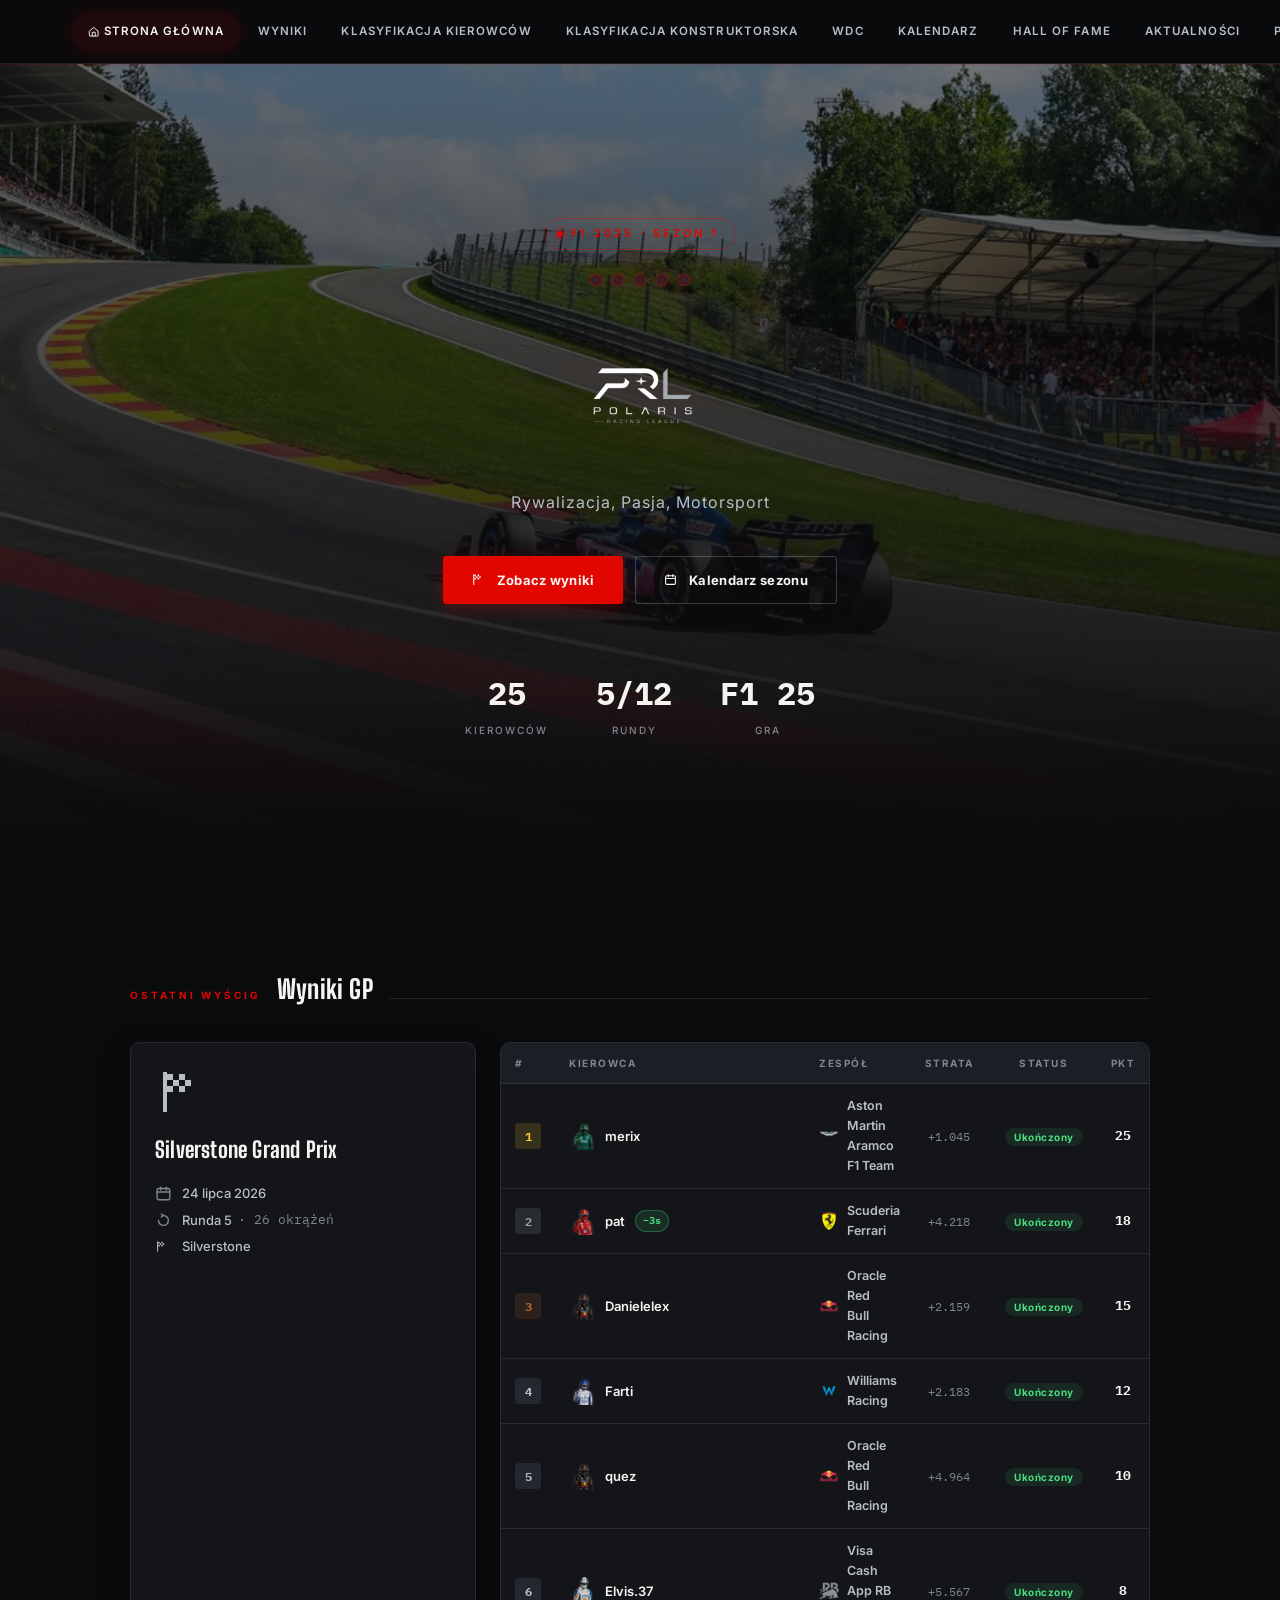
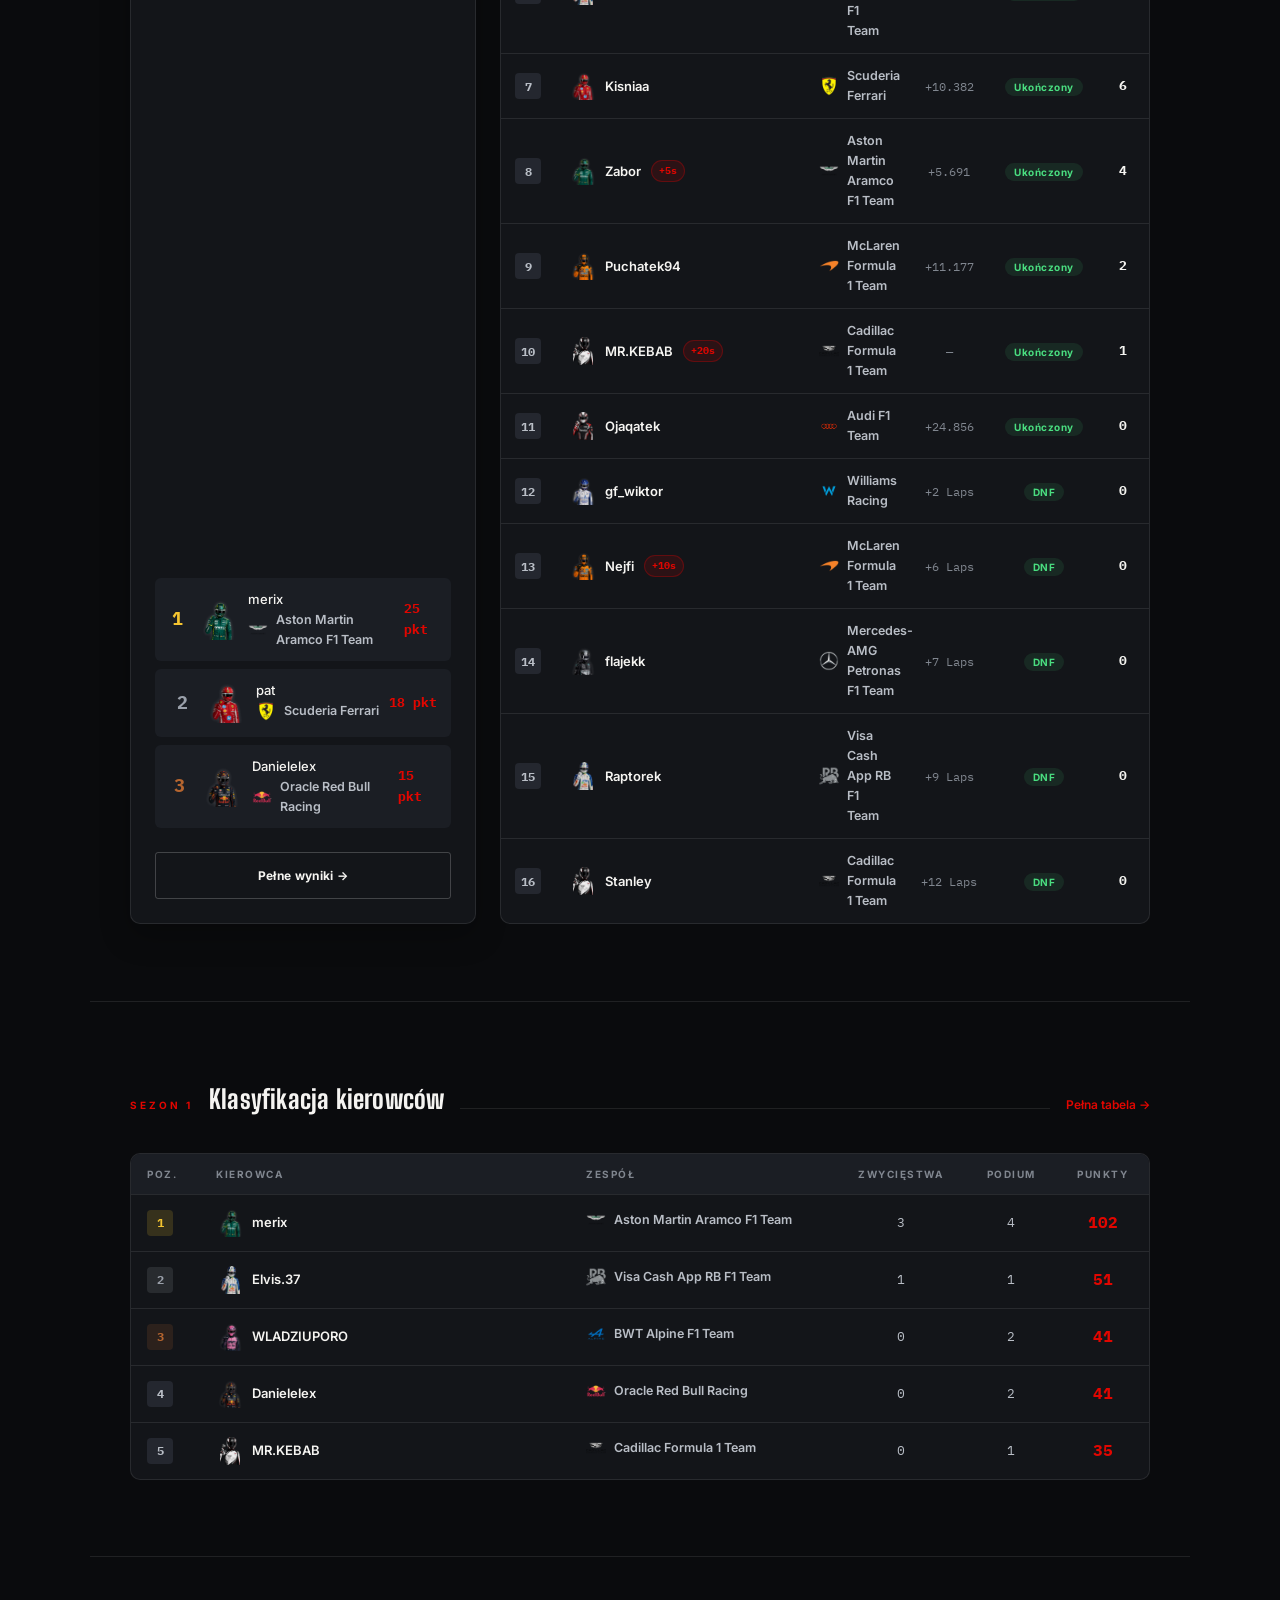
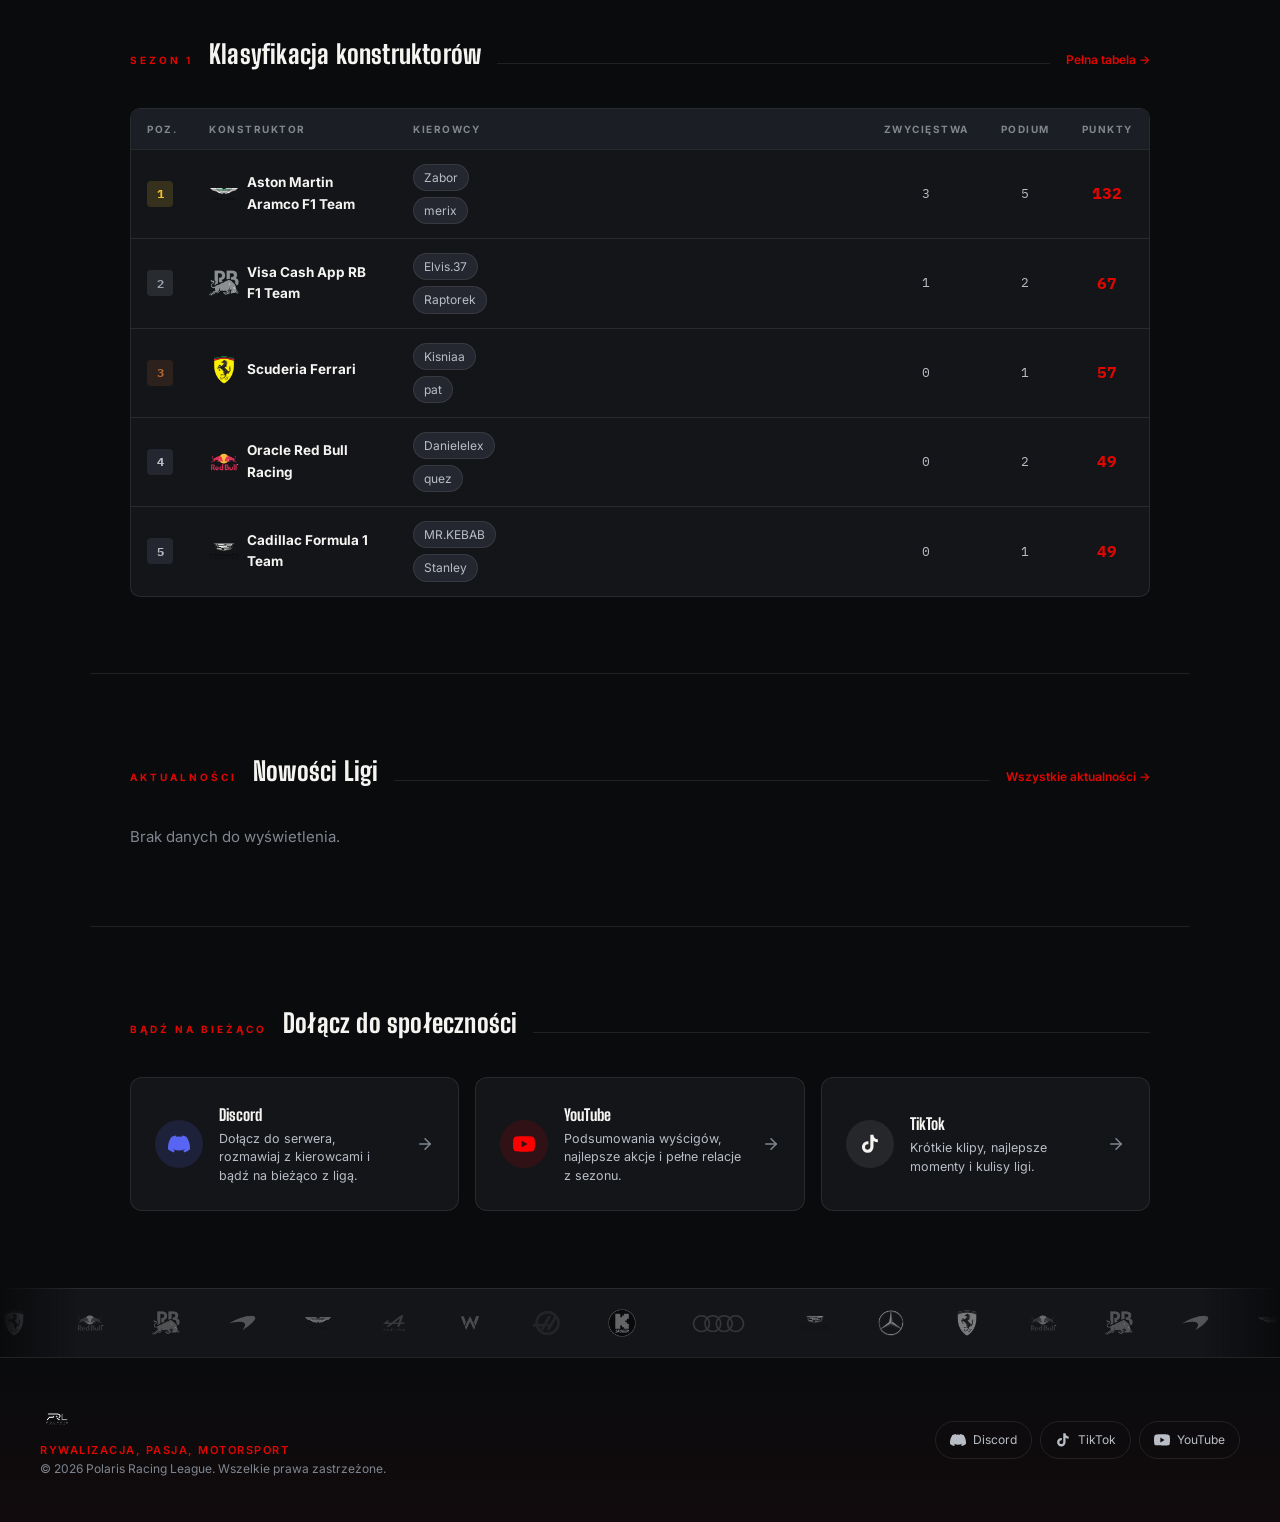
==== commit b95cc054: "a" ====
--- a/index.html
+++ b/index.html
@@ -18,27 +18,29 @@
     <span class="nav-brand-text" style="display:none"><span class="brand-mark">✦</span>POLARIS<span> RACING</span></span>
   </a>
   <ul class="nav-links">
-    <li><a href="index.html" class="active"><span class="icon nav-link-icon" aria-hidden="true"><svg viewBox="0 0 24 24" fill="none" stroke="currentColor" stroke-width="2" stroke-linecap="round" stroke-linejoin="round"><path d="M3 10.5 12 3l9 7.5V20a1 1 0 0 1-1 1H4a1 1 0 0 1-1-1z"></path><polyline points="9 21 9 13 15 13 15 21"></polyline></svg></span>Strona główna</a></li>
-    <li><a href="wyniki.html"><span class="icon nav-link-icon" aria-hidden="true"><svg viewBox="0 0 24 24" fill="currentColor"><rect x="4" y="2" width="2" height="20"></rect><rect x="6" y="3" width="3" height="3"></rect><rect x="12" y="3" width="3" height="3"></rect><rect x="9" y="6" width="3" height="3"></rect><rect x="15" y="6" width="3" height="3"></rect><rect x="6" y="9" width="3" height="3"></rect><rect x="12" y="9" width="3" height="3"></rect></svg></span>Wyniki</a></li>
-    <li><a href="klasyfikacja.html"><span class="icon nav-link-icon" aria-hidden="true"><svg viewBox="0 0 24 24" fill="none" stroke="currentColor" stroke-width="2" stroke-linecap="round" stroke-linejoin="round"><path d="M8 3 5 10"></path><path d="M16 3l3 7"></path><circle cx="12" cy="15" r="6"></circle></svg></span>Klasyfikacja Kierowców</a></li>
-    <li><a href="konstruktorzy.html"><span class="icon nav-link-icon" aria-hidden="true"><svg viewBox="0 0 24 24" fill="none" stroke="currentColor" stroke-width="2" stroke-linecap="round" stroke-linejoin="round"><path d="M4 15a8 8 0 0 1 16 0"></path><path d="M3 15h18v2a1 1 0 0 1-1 1H4a1 1 0 0 1-1-1v-2z"></path><line x1="12" y1="7" x2="12" y2="10"></line></svg></span>Klasyfikacja Konstruktorska</a></li>
+    <li><a href="index.html" class="active"><span class="icon nav-link-icon" aria-hidden="true"><svg viewBox="0 0 24 24" fill="none" stroke="currentColor" stroke-width="2" stroke-linecap="round" stroke-linejoin="round"><path d="M3 10.5 12 3l9 7.5V20a1 1 0 0 1-1 1H4a1 1 0 0 1-1-1z"></path><polyline points="9 21 9 13 15 13 15 21"></polyline></svg></span><span data-i18n="nav.home">Strona główna</span></a></li>
+    <li><a href="wyniki.html"><span class="icon nav-link-icon" aria-hidden="true"><svg viewBox="0 0 24 24" fill="currentColor"><rect x="4" y="2" width="2" height="20"></rect><rect x="6" y="3" width="3" height="3"></rect><rect x="12" y="3" width="3" height="3"></rect><rect x="9" y="6" width="3" height="3"></rect><rect x="15" y="6" width="3" height="3"></rect><rect x="6" y="9" width="3" height="3"></rect><rect x="12" y="9" width="3" height="3"></rect></svg></span><span data-i18n="nav.results">Wyniki</span></a></li>
+    <li><a href="klasyfikacja.html"><span class="icon nav-link-icon" aria-hidden="true"><svg viewBox="0 0 24 24" fill="none" stroke="currentColor" stroke-width="2" stroke-linecap="round" stroke-linejoin="round"><path d="M8 3 5 10"></path><path d="M16 3l3 7"></path><circle cx="12" cy="15" r="6"></circle></svg></span><span data-i18n="nav.driverStandings">Klasyfikacja Kierowców</span></a></li>
+    <li><a href="konstruktorzy.html"><span class="icon nav-link-icon" aria-hidden="true"><svg viewBox="0 0 24 24" fill="none" stroke="currentColor" stroke-width="2" stroke-linecap="round" stroke-linejoin="round"><path d="M4 15a8 8 0 0 1 16 0"></path><path d="M3 15h18v2a1 1 0 0 1-1 1H4a1 1 0 0 1-1-1v-2z"></path><line x1="12" y1="7" x2="12" y2="10"></line></svg></span><span data-i18n="nav.constructorStandings">Klasyfikacja Konstruktorska</span></a></li>
     <li><a href="wdc.html"><span class="icon nav-link-icon" aria-hidden="true"><svg viewBox="0 0 24 24" fill="currentColor"><path d="M3 18h18l1-9-5.5 3.5L12 5.5 7.5 12.5 2 9l1 9z"></path><rect x="3" y="19" width="18" height="2" rx="1"></rect></svg></span>WDC</a></li>
-    <li><a href="kalendarz.html"><span class="icon nav-link-icon" aria-hidden="true"><svg viewBox="0 0 24 24" fill="none" stroke="currentColor" stroke-width="2" stroke-linecap="round" stroke-linejoin="round"><rect x="3" y="5" width="18" height="16" rx="2"></rect><line x1="16" y1="3" x2="16" y2="7"></line><line x1="8" y1="3" x2="8" y2="7"></line><line x1="3" y1="10" x2="21" y2="10"></line></svg></span>Kalendarz</a></li>
+    <li><a href="kalendarz.html"><span class="icon nav-link-icon" aria-hidden="true"><svg viewBox="0 0 24 24" fill="none" stroke="currentColor" stroke-width="2" stroke-linecap="round" stroke-linejoin="round"><rect x="3" y="5" width="18" height="16" rx="2"></rect><line x1="16" y1="3" x2="16" y2="7"></line><line x1="8" y1="3" x2="8" y2="7"></line><line x1="3" y1="10" x2="21" y2="10"></line></svg></span><span data-i18n="nav.calendar">Kalendarz</span></a></li>
     <li><a href="hall-of-fame.html"><span class="icon nav-link-icon" aria-hidden="true"><svg viewBox="0 0 24 24" fill="currentColor"><path d="M12 2.5l2.9 6 6.6.7-4.9 4.5 1.3 6.5-5.9-3.3-5.9 3.3 1.3-6.5-4.9-4.5 6.6-.7z"></path></svg></span>Hall of Fame</a></li>
-    <li><a href="aktualnosci.html"><span class="icon nav-link-icon" aria-hidden="true"><svg viewBox="0 0 24 24" fill="none" stroke="currentColor" stroke-width="2" stroke-linecap="round" stroke-linejoin="round"><rect x="3" y="4" width="18" height="16" rx="2"></rect><line x1="7" y1="9" x2="17" y2="9"></line><line x1="7" y1="13" x2="17" y2="13"></line><line x1="7" y1="17" x2="13" y2="17"></line></svg></span>Aktualności</a></li>
+    <li><a href="aktualnosci.html"><span class="icon nav-link-icon" aria-hidden="true"><svg viewBox="0 0 24 24" fill="none" stroke="currentColor" stroke-width="2" stroke-linecap="round" stroke-linejoin="round"><rect x="3" y="4" width="18" height="16" rx="2"></rect><line x1="7" y1="9" x2="17" y2="9"></line><line x1="7" y1="13" x2="17" y2="13"></line><line x1="7" y1="17" x2="13" y2="17"></line></svg></span><span data-i18n="nav.news">Aktualności</span></a></li>
+    <li><a href="partnerstwa.html"><span class="icon nav-link-icon" aria-hidden="true"><svg viewBox="0 0 24 24" fill="none" stroke="currentColor" stroke-width="2" stroke-linecap="round" stroke-linejoin="round"><rect x="3" y="7" width="18" height="13" rx="2"></rect><path d="M8 7V5a2 2 0 0 1 2-2h4a2 2 0 0 1 2 2v2"></path><line x1="3" y1="13" x2="21" y2="13"></line></svg></span><span data-i18n="nav.partners">Partnerstwa</span></a></li>
     <li><a href="https://discord.gg/ZwvXkqyvb7" target="_blank" class="nav-cta">Discord</a></li>
   </ul>
   <button class="hamburger" id="hamburger" aria-label="Menu"><span></span><span></span><span></span></button>
 </nav>
 <div class="mobile-menu" id="mobile-menu">
-  <a href="index.html"><span class="icon" aria-hidden="true"><svg viewBox="0 0 24 24" fill="none" stroke="currentColor" stroke-width="2" stroke-linecap="round" stroke-linejoin="round"><path d="M3 10.5 12 3l9 7.5V20a1 1 0 0 1-1 1H4a1 1 0 0 1-1-1z"></path><polyline points="9 21 9 13 15 13 15 21"></polyline></svg></span>Strona główna</a>
-  <a href="wyniki.html"><span class="icon" aria-hidden="true"><svg viewBox="0 0 24 24" fill="currentColor"><rect x="4" y="2" width="2" height="20"></rect><rect x="6" y="3" width="3" height="3"></rect><rect x="12" y="3" width="3" height="3"></rect><rect x="9" y="6" width="3" height="3"></rect><rect x="15" y="6" width="3" height="3"></rect><rect x="6" y="9" width="3" height="3"></rect><rect x="12" y="9" width="3" height="3"></rect></svg></span>Wyniki</a>
-  <a href="klasyfikacja.html"><span class="icon" aria-hidden="true"><svg viewBox="0 0 24 24" fill="none" stroke="currentColor" stroke-width="2" stroke-linecap="round" stroke-linejoin="round"><path d="M8 3 5 10"></path><path d="M16 3l3 7"></path><circle cx="12" cy="15" r="6"></circle></svg></span>Klasyfikacja Kierowców</a>
-  <a href="konstruktorzy.html"><span class="icon" aria-hidden="true"><svg viewBox="0 0 24 24" fill="none" stroke="currentColor" stroke-width="2" stroke-linecap="round" stroke-linejoin="round"><path d="M4 15a8 8 0 0 1 16 0"></path><path d="M3 15h18v2a1 1 0 0 1-1 1H4a1 1 0 0 1-1-1v-2z"></path><line x1="12" y1="7" x2="12" y2="10"></line></svg></span>Klasyfikacja Konstruktorska</a>
+  <a href="index.html"><span class="icon" aria-hidden="true"><svg viewBox="0 0 24 24" fill="none" stroke="currentColor" stroke-width="2" stroke-linecap="round" stroke-linejoin="round"><path d="M3 10.5 12 3l9 7.5V20a1 1 0 0 1-1 1H4a1 1 0 0 1-1-1z"></path><polyline points="9 21 9 13 15 13 15 21"></polyline></svg></span><span data-i18n="nav.home">Strona główna</span></a>
+  <a href="wyniki.html"><span class="icon" aria-hidden="true"><svg viewBox="0 0 24 24" fill="currentColor"><rect x="4" y="2" width="2" height="20"></rect><rect x="6" y="3" width="3" height="3"></rect><rect x="12" y="3" width="3" height="3"></rect><rect x="9" y="6" width="3" height="3"></rect><rect x="15" y="6" width="3" height="3"></rect><rect x="6" y="9" width="3" height="3"></rect><rect x="12" y="9" width="3" height="3"></rect></svg></span><span data-i18n="nav.results">Wyniki</span></a>
+  <a href="klasyfikacja.html"><span class="icon" aria-hidden="true"><svg viewBox="0 0 24 24" fill="none" stroke="currentColor" stroke-width="2" stroke-linecap="round" stroke-linejoin="round"><path d="M8 3 5 10"></path><path d="M16 3l3 7"></path><circle cx="12" cy="15" r="6"></circle></svg></span><span data-i18n="nav.driverStandings">Klasyfikacja Kierowców</span></a>
+  <a href="konstruktorzy.html"><span class="icon" aria-hidden="true"><svg viewBox="0 0 24 24" fill="none" stroke="currentColor" stroke-width="2" stroke-linecap="round" stroke-linejoin="round"><path d="M4 15a8 8 0 0 1 16 0"></path><path d="M3 15h18v2a1 1 0 0 1-1 1H4a1 1 0 0 1-1-1v-2z"></path><line x1="12" y1="7" x2="12" y2="10"></line></svg></span><span data-i18n="nav.constructorStandings">Klasyfikacja Konstruktorska</span></a>
   <a href="wdc.html"><span class="icon" aria-hidden="true"><svg viewBox="0 0 24 24" fill="currentColor"><path d="M3 18h18l1-9-5.5 3.5L12 5.5 7.5 12.5 2 9l1 9z"></path><rect x="3" y="19" width="18" height="2" rx="1"></rect></svg></span>WDC</a>
-  <a href="kalendarz.html"><span class="icon" aria-hidden="true"><svg viewBox="0 0 24 24" fill="none" stroke="currentColor" stroke-width="2" stroke-linecap="round" stroke-linejoin="round"><rect x="3" y="5" width="18" height="16" rx="2"></rect><line x1="16" y1="3" x2="16" y2="7"></line><line x1="8" y1="3" x2="8" y2="7"></line><line x1="3" y1="10" x2="21" y2="10"></line></svg></span>Kalendarz</a>
+  <a href="kalendarz.html"><span class="icon" aria-hidden="true"><svg viewBox="0 0 24 24" fill="none" stroke="currentColor" stroke-width="2" stroke-linecap="round" stroke-linejoin="round"><rect x="3" y="5" width="18" height="16" rx="2"></rect><line x1="16" y1="3" x2="16" y2="7"></line><line x1="8" y1="3" x2="8" y2="7"></line><line x1="3" y1="10" x2="21" y2="10"></line></svg></span><span data-i18n="nav.calendar">Kalendarz</span></a>
   <a href="hall-of-fame.html"><span class="icon" aria-hidden="true"><svg viewBox="0 0 24 24" fill="currentColor"><path d="M12 2.5l2.9 6 6.6.7-4.9 4.5 1.3 6.5-5.9-3.3-5.9 3.3 1.3-6.5-4.9-4.5 6.6-.7z"></path></svg></span>Hall of Fame</a>
-  <a href="aktualnosci.html"><span class="icon" aria-hidden="true"><svg viewBox="0 0 24 24" fill="none" stroke="currentColor" stroke-width="2" stroke-linecap="round" stroke-linejoin="round"><rect x="3" y="4" width="18" height="16" rx="2"></rect><line x1="7" y1="9" x2="17" y2="9"></line><line x1="7" y1="13" x2="17" y2="13"></line><line x1="7" y1="17" x2="13" y2="17"></line></svg></span>Aktualności</a>
+  <a href="aktualnosci.html"><span class="icon" aria-hidden="true"><svg viewBox="0 0 24 24" fill="none" stroke="currentColor" stroke-width="2" stroke-linecap="round" stroke-linejoin="round"><rect x="3" y="4" width="18" height="16" rx="2"></rect><line x1="7" y1="9" x2="17" y2="9"></line><line x1="7" y1="13" x2="17" y2="13"></line><line x1="7" y1="17" x2="13" y2="17"></line></svg></span><span data-i18n="nav.news">Aktualności</span></a>
+  <a href="partnerstwa.html"><span class="icon" aria-hidden="true"><svg viewBox="0 0 24 24" fill="none" stroke="currentColor" stroke-width="2" stroke-linecap="round" stroke-linejoin="round"><rect x="3" y="7" width="18" height="13" rx="2"></rect><path d="M8 7V5a2 2 0 0 1 2-2h4a2 2 0 0 1 2 2v2"></path><line x1="3" y1="13" x2="21" y2="13"></line></svg></span><span data-i18n="nav.partners">Partnerstwa</span></a>
   <a href="https://discord.gg/ZwvXkqyvb7" target="_blank">Discord ↗</a>
 </div>
 
@@ -47,7 +49,7 @@
   <div class="hero">
     <div class="hero-bg" id="hero-bg"></div>
     <div class="hero-content">
-      <span class="hero-eyebrow">F1 2025 · Sezon 1</span>
+      <span class="hero-eyebrow" data-i18n="hero.index.eyebrow">F1 2025 · Sezon 1</span>
       <div class="start-lights" aria-hidden="true">
         <span></span><span></span><span></span><span></span><span></span>
       </div>
@@ -55,23 +57,23 @@
         <img src="assets/logo-polaris.png" alt="Polaris Racing League" class="hero-logo" onerror="this.style.display='none';document.querySelector('.hero-logo-fallback').style.display='block'"/>
         <h1 class="hero-logo-fallback" style="display:none"><span class="brand-mark">✦</span>POLARIS<br><span>RACING LEAGUE</span></h1>
       </div>
-      <p class="hero-sub">Rywalizacja, Pasja, Motorsport</p>
+      <p class="hero-sub" data-i18n="footer.motto">Rywalizacja, Pasja, Motorsport</p>
       <div class="hero-buttons">
-        <a href="wyniki.html" class="btn btn-primary"><span class="icon" aria-hidden="true"><svg viewBox="0 0 24 24" fill="currentColor"><rect x="4" y="2" width="2" height="20"></rect><rect x="6" y="3" width="3" height="3"></rect><rect x="12" y="3" width="3" height="3"></rect><rect x="9" y="6" width="3" height="3"></rect><rect x="15" y="6" width="3" height="3"></rect><rect x="6" y="9" width="3" height="3"></rect><rect x="12" y="9" width="3" height="3"></rect></svg></span>Zobacz wyniki</a>
-        <a href="kalendarz.html" class="btn btn-outline"><span class="icon" aria-hidden="true"><svg viewBox="0 0 24 24" fill="none" stroke="currentColor" stroke-width="2" stroke-linecap="round" stroke-linejoin="round"><rect x="3" y="5" width="18" height="16" rx="2"></rect><line x1="16" y1="3" x2="16" y2="7"></line><line x1="8" y1="3" x2="8" y2="7"></line><line x1="3" y1="10" x2="21" y2="10"></line></svg></span>Kalendarz sezonu</a>
+        <a href="wyniki.html" class="btn btn-primary"><span class="icon" aria-hidden="true"><svg viewBox="0 0 24 24" fill="currentColor"><rect x="4" y="2" width="2" height="20"></rect><rect x="6" y="3" width="3" height="3"></rect><rect x="12" y="3" width="3" height="3"></rect><rect x="9" y="6" width="3" height="3"></rect><rect x="15" y="6" width="3" height="3"></rect><rect x="6" y="9" width="3" height="3"></rect><rect x="12" y="9" width="3" height="3"></rect></svg></span><span data-i18n="home.cta.results">Zobacz wyniki</span></a>
+        <a href="kalendarz.html" class="btn btn-outline"><span class="icon" aria-hidden="true"><svg viewBox="0 0 24 24" fill="none" stroke="currentColor" stroke-width="2" stroke-linecap="round" stroke-linejoin="round"><rect x="3" y="5" width="18" height="16" rx="2"></rect><line x1="16" y1="3" x2="16" y2="7"></line><line x1="8" y1="3" x2="8" y2="7"></line><line x1="3" y1="10" x2="21" y2="10"></line></svg></span><span data-i18n="home.cta.calendar">Kalendarz sezonu</span></a>
       </div>
       <div class="hero-stats">
         <div class="hero-stat">
           <div class="hero-stat-num" id="stat-drivers">—</div>
-          <div class="hero-stat-label">Kierowców</div>
+          <div class="hero-stat-label" data-i18n="home.stat.drivers">Kierowców</div>
         </div>
         <div class="hero-stat">
           <div class="hero-stat-num" id="stat-rounds">—</div>
-          <div class="hero-stat-label">Rundy</div>
+          <div class="hero-stat-label" data-i18n="home.stat.rounds">Rundy</div>
         </div>
         <div class="hero-stat">
           <div class="hero-stat-num">F1 25</div>
-          <div class="hero-stat-label">Gra</div>
+          <div class="hero-stat-label" data-i18n="home.stat.game">Gra</div>
         </div>
       </div>
     </div>
@@ -80,8 +82,8 @@
   <!-- LAST RACE -->
   <section id="ostatni-wyscig">
     <div class="section-header reveal">
-      <span class="section-label">Ostatni wyścig</span>
-      <h2 class="section-title">Wyniki GP</h2>
+      <span class="section-label" data-i18n="home.lastRace.label">Ostatni wyścig</span>
+      <h2 class="section-title" data-i18n="home.lastRace.title">Wyniki GP</h2>
       <div class="section-divider"></div>
     </div>
     <div id="last-race" class="reveal">
@@ -93,9 +95,9 @@
   <section style="border-top:1px solid var(--border)">
     <div class="section-header reveal">
       <span class="section-label">Sezon 1</span>
-      <h2 class="section-title">Klasyfikacja kierowców</h2>
+      <h2 class="section-title" data-i18n="home.standings.title">Klasyfikacja kierowców</h2>
       <div class="section-divider"></div>
-      <a href="klasyfikacja.html" class="section-more">Pełna tabela →</a>
+      <a href="klasyfikacja.html" class="section-more" data-i18n="home.fullTable">Pełna tabela →</a>
     </div>
     <div id="standings-mini" class="reveal">
       <p style="color:var(--gray)">Ładowanie…</p>
@@ -106,9 +108,9 @@
   <section style="border-top:1px solid var(--border)">
     <div class="section-header reveal">
       <span class="section-label">Sezon 1</span>
-      <h2 class="section-title">Klasyfikacja konstruktorów</h2>
+      <h2 class="section-title" data-i18n="home.constructors.title">Klasyfikacja konstruktorów</h2>
       <div class="section-divider"></div>
-      <a href="konstruktorzy.html" class="section-more">Pełna tabela →</a>
+      <a href="konstruktorzy.html" class="section-more" data-i18n="home.fullTable">Pełna tabela →</a>
     </div>
     <div id="constructors-mini" class="reveal">
       <p style="color:var(--gray)">Ładowanie…</p>
@@ -118,10 +120,10 @@
   <!-- NEWS -->
   <section style="border-top:1px solid var(--border)">
     <div class="section-header reveal">
-      <span class="section-label">Aktualności</span>
-      <h2 class="section-title">Nowości Ligi</h2>
+      <span class="section-label" data-i18n="home.news.label">Aktualności</span>
+      <h2 class="section-title" data-i18n="home.news.title">Nowości Ligi</h2>
       <div class="section-divider"></div>
-      <a href="aktualnosci.html" class="section-more">Wszystkie aktualności →</a>
+      <a href="aktualnosci.html" class="section-more" data-i18n="home.allNews">Wszystkie aktualności →</a>
     </div>
     <div id="news-grid" class="reveal">
       <p style="color:var(--gray)">Ładowanie…</p>
@@ -131,8 +133,8 @@
   <!-- SOCIAL / COMMUNITY -->
   <section style="border-top:1px solid var(--border)">
     <div class="section-header reveal">
-      <span class="section-label">Bądź na bieżąco</span>
-      <h2 class="section-title">Dołącz do społeczności</h2>
+      <span class="section-label" data-i18n="home.community.label">Bądź na bieżąco</span>
+      <h2 class="section-title" data-i18n="home.community.title">Dołącz do społeczności</h2>
       <div class="section-divider"></div>
     </div>
     <div class="social-grid reveal">
@@ -140,7 +142,7 @@
         <span class="social-card-icon"><span class="icon"><svg viewBox="0 0 24 24" fill="currentColor"><path d="M20.317 4.37a19.791 19.791 0 0 0-4.885-1.515.074.074 0 0 0-.079.037c-.21.375-.444.864-.608 1.25a18.27 18.27 0 0 0-5.487 0 12.64 12.64 0 0 0-.617-1.25.077.077 0 0 0-.079-.037A19.736 19.736 0 0 0 3.677 4.37a.07.07 0 0 0-.032.027C.533 9.046-.32 13.58.099 18.057c.002.022.015.043.032.054a19.9 19.9 0 0 0 5.993 3.03.078.078 0 0 0 .084-.028c.462-.63.874-1.295 1.226-1.994a.076.076 0 0 0-.041-.106 13.107 13.107 0 0 1-1.872-.892.077.077 0 0 1-.008-.128 10.2 10.2 0 0 0 .372-.292.074.074 0 0 1 .077-.01c3.928 1.793 8.18 1.793 12.062 0a.074.074 0 0 1 .078.01c.12.098.246.198.373.292a.077.077 0 0 1-.006.127 12.299 12.299 0 0 1-1.873.892.077.077 0 0 0-.041.107c.36.698.772 1.362 1.225 1.993a.076.076 0 0 0 .084.028 19.839 19.839 0 0 0 6.002-3.03.077.077 0 0 0 .032-.054c.5-5.177-.838-9.674-3.549-13.66a.061.061 0 0 0-.031-.03z"/></svg></span></span>
         <div class="social-card-body">
           <div class="social-card-name">Discord</div>
-          <div class="social-card-desc">Dołącz do serwera, rozmawiaj z kierowcami i bądź na bieżąco z ligą.</div>
+          <div class="social-card-desc" data-i18n="social.discord.desc">Dołącz do serwera, rozmawiaj z kierowcami i bądź na bieżąco z ligą.</div>
         </div>
         <span class="social-card-arrow"><svg viewBox="0 0 24 24" fill="none" stroke="currentColor" stroke-width="2" stroke-linecap="round" stroke-linejoin="round"><line x1="5" y1="12" x2="19" y2="12"></line><polyline points="12 5 19 12 12 19"></polyline></svg></span>
       </a>
@@ -148,7 +150,7 @@
         <span class="social-card-icon"><span class="icon"><svg viewBox="0 0 24 24" fill="currentColor"><path d="M23.498 6.186a2.982 2.982 0 0 0-2.099-2.115C19.505 3.545 12 3.545 12 3.545s-7.505 0-9.399.526A2.982 2.982 0 0 0 .502 6.186 31.174 31.174 0 0 0 0 12a31.174 31.174 0 0 0 .502 5.814 2.982 2.982 0 0 0 2.099 2.115c1.894.526 9.399.526 9.399.526s7.505 0 9.399-.526a2.982 2.982 0 0 0 2.099-2.115A31.174 31.174 0 0 0 24 12a31.174 31.174 0 0 0-.502-5.814zM9.545 15.568V8.432L15.818 12l-6.273 3.568z"/></svg></span></span>
         <div class="social-card-body">
           <div class="social-card-name">YouTube</div>
-          <div class="social-card-desc">Podsumowania wyścigów, najlepsze akcje i pełne relacje z sezonu.</div>
+          <div class="social-card-desc" data-i18n="social.youtube.desc">Podsumowania wyścigów, najlepsze akcje i pełne relacje z sezonu.</div>
         </div>
         <span class="social-card-arrow"><svg viewBox="0 0 24 24" fill="none" stroke="currentColor" stroke-width="2" stroke-linecap="round" stroke-linejoin="round"><line x1="5" y1="12" x2="19" y2="12"></line><polyline points="12 5 19 12 12 19"></polyline></svg></span>
       </a>
@@ -156,7 +158,7 @@
         <span class="social-card-icon"><span class="icon"><svg viewBox="0 0 24 24" fill="currentColor"><path d="M19.59 6.69a4.83 4.83 0 0 1-3.77-4.25V2h-3.45v13.67a2.89 2.89 0 0 1-2.88 2.5 2.89 2.89 0 0 1-2.89-2.89 2.89 2.89 0 0 1 2.89-2.89c.28 0 .54.04.79.1V9.01a6.33 6.33 0 0 0-.79-.05 6.34 6.34 0 0 0-6.34 6.34 6.34 6.34 0 0 0 6.34 6.34 6.34 6.34 0 0 0 6.33-6.34V8.69a8.16 8.16 0 0 0 4.77 1.52V6.75a4.85 4.85 0 0 1-1-.06z"/></svg></span></span>
         <div class="social-card-body">
           <div class="social-card-name">TikTok</div>
-          <div class="social-card-desc">Krótkie klipy, najlepsze momenty i kulisy ligi.</div>
+          <div class="social-card-desc" data-i18n="social.tiktok.desc">Krótkie klipy, najlepsze momenty i kulisy ligi.</div>
         </div>
         <span class="social-card-arrow"><svg viewBox="0 0 24 24" fill="none" stroke="currentColor" stroke-width="2" stroke-linecap="round" stroke-linejoin="round"><line x1="5" y1="12" x2="19" y2="12"></line><polyline points="12 5 19 12 12 19"></polyline></svg></span>
       </a>
@@ -170,8 +172,8 @@
       <img src="assets/logo-polaris.png" alt="Polaris Racing League" class="footer-logo" onerror="this.style.display='none';document.querySelector('.footer-brand-text').style.display='block'"/>
       <span class="footer-brand-text" style="display:none"><span class="brand-mark">✦</span>POLARIS<span> RACING</span></span>
     </div>
-    <div class="footer-motto">Rywalizacja, Pasja, Motorsport</div>
-    <div class="footer-copy">© 2026 Polaris Racing League. Wszelkie prawa zastrzeżone.</div>
+    <div class="footer-motto" data-i18n="footer.motto">Rywalizacja, Pasja, Motorsport</div>
+    <div class="footer-copy" data-i18n="footer.copyright">© 2026 Polaris Racing League. Wszelkie prawa zastrzeżone.</div>
   </div>
   <div class="footer-links">
     <a href="https://discord.gg/ZwvXkqyvb7" target="_blank" class="footer-link">
--- a/css/style.css
+++ b/css/style.css
@@ -131,6 +131,36 @@
   transition: background 0.2s !important, transform 0.2s !important, box-shadow 0.2s !important;
 }
 .nav-cta:hover { background: var(--red-dark) !important; transform: translateY(-1px); box-shadow: 0 0 0 1px rgba(225,6,0,0.6), 0 6px 18px rgba(225,6,0,0.35); }
+
+/* ─── LANGUAGE SWITCH ────────────────────────────── */
+/* Injected by initLanguageSwitcher() (app.js) into the desktop nav (own <li>
+   right before the Discord CTA) and the mobile menu, on every page. */
+.lang-switch-item { display: flex; align-items: center; margin-left: 6px; }
+.lang-switch {
+  display: flex;
+  align-items: center;
+  gap: 2px;
+  background: var(--surface2);
+  border: 1px solid var(--border);
+  border-radius: 999px;
+  padding: 3px;
+}
+.lang-switch-btn {
+  border: none;
+  background: transparent;
+  color: var(--gray-light);
+  font-family: var(--font-mono);
+  font-size: 10.5px;
+  font-weight: 700;
+  letter-spacing: 0.5px;
+  padding: 5px 11px;
+  border-radius: 999px;
+  cursor: pointer;
+  transition: background .2s, color .2s;
+}
+.lang-switch-btn:hover { color: var(--white); }
+.lang-switch-btn.active { background: var(--red); color: var(--white); }
+.mobile-menu .lang-switch { margin: 0.75rem auto 0.25rem; width: fit-content; }
 .hamburger {
   display: none; flex-direction: column; gap: 5px;
   cursor: pointer; margin-left: auto; padding: 4px;
@@ -432,58 +462,104 @@
 table.results td.right { text-align: center; }
 table.results td.center { text-align: center; }
 
-/* ─── DRIVER HOVER POPOVER ────────────────────────── */
-.driver-popover {
-  position: fixed;
-  z-index: 500;
-  width: 300px;
-  background: var(--surface2);
-  border: 1px solid var(--border-red);
-  border-radius: 12px;
-  box-shadow: 0 20px 50px rgba(0,0,0,.5), 0 0 0 1px rgba(225,6,0,.08);
-  padding: 1.1rem 1.25rem;
-  opacity: 0;
-  transform: translateY(4px) scale(.98);
-  pointer-events: none;
-  transition: opacity .15s ease, transform .15s ease;
-}
-.driver-popover.visible { opacity: 1; transform: translateY(0) scale(1); }
-
-.driver-popover-head { display: flex; align-items: center; gap: 10px; margin-bottom: 1rem; }
-.driver-popover-avatar-wrap { width: 44px; height: 44px; flex-shrink: 0; }
-.driver-popover-avatar { width: 100%; height: 100%; object-fit: contain; object-position: bottom; }
-.driver-popover-dot { width: 4px; height: 34px; border-radius: 2px; flex-shrink: 0; }
-.driver-popover-name { font-family: var(--font-display); font-size: 18px; font-weight: 800; letter-spacing: -.2px; }
-.driver-popover-number { font-size: 13px; margin-right: 8px; vertical-align: 2px; }
-.driver-popover-team { font-size: 11.5px; color: var(--gray-light); margin-top: 2px; }
-
-.driver-popover-stats {
-  display: grid; grid-template-columns: repeat(3, 1fr); gap: 8px;
-  padding-bottom: 1rem; margin-bottom: 1rem;
-  border-bottom: 1px solid var(--border);
-}
-.driver-popover-stat { display: flex; flex-direction: column; gap: 4px; }
-.driver-popover-stat-label { font-size: 9px; font-weight: 700; letter-spacing: 1px; text-transform: uppercase; color: var(--gray); }
-.driver-popover-stat-val { font-family: var(--font-mono); font-size: 20px; font-weight: 700; color: var(--white); }
-.driver-popover-stat-val.small { font-size: 14px; }
-.driver-popover-pos { width: 32px; height: 32px; font-size: 15px; }
-
-.driver-popover-fastest {
+/* ─── DRIVER CLICK DETAILS (wysuwane szczegóły) ─────
+   Each driver cell/pill embeds its OWN detail panel, collapsed by default
+   via a grid-rows 0fr→1fr trick (animates to the exact content height —
+   no guessed max-height) and revealed by CLICK (toggles .dd-open — see
+   initDriverDetailToggle() in js/app.js) or :focus-within (keyboard, Tab)
+   of the wrapping .dd. Deliberately NOT on :hover — brushing across a
+   table shouldn't pop rows open. In-flow (not position:absolute) on
+   purpose: nothing clips it (.table-wrap/.standings-wrap have no fixed
+   height) and rows below simply get pushed down instead of overlapped. */
+.dd { position: relative; }
+.dd-trigger { cursor: pointer; }
+.dd-panel {
+  display: grid;
+  grid-template-rows: 0fr;
+  transition: grid-template-rows .25s ease;
+  white-space: normal; /* table.results/table.standings force nowrap on td — undo it for the panel */
+}
+.dd:focus-within .dd-panel, .dd.dd-open .dd-panel { grid-template-rows: 1fr; }
+.dd-panel-inner { overflow: hidden; min-height: 0; }
+.dd-panel-content { padding: 14px 2px 4px; border-top: 1px solid var(--border); margin-top: 10px; max-width: 300px; }
+
+.dd-stats-grid { display: grid; grid-template-columns: repeat(3, 1fr); gap: 8px; }
+.dd-stats-grid-4 { grid-template-columns: repeat(4, 1fr); }
+.dd-stats-grid + .dd-chip-row, .dd-chip-row + .dd-stats-grid { margin-top: 10px; }
+.dd-stat { display: flex; flex-direction: column; gap: 4px; }
+.dd-stat-label { font-size: 9px; font-weight: 700; letter-spacing: .5px; text-transform: uppercase; color: var(--gray); }
+.dd-stat-val { font-family: var(--font-mono); font-size: 18px; font-weight: 700; color: var(--white); }
+.dd-stat-val.small { font-size: 13px; }
+.dd-stat-pos { width: 28px; height: 28px; font-size: 14px; }
+
+/* Pionowa lista "etykieta ... wartość" — jedna statystyka na wiersz, żeby
+   dłuższe polskie etykiety ("Najlepszy wynik", "Śr. pozycja") nie musiały
+   ściskać się w wąskiej siatce 2×2. */
+.dd-detail-rows {
+  margin-top: 10px; padding-top: 10px; border-top: 1px solid var(--border);
+  display: flex; flex-direction: column; gap: 6px;
+}
+.dd-detail-row { display: flex; align-items: center; justify-content: space-between; gap: 10px; font-size: 12px; }
+.dd-detail-row-label { color: var(--gray-light); display: inline-flex; align-items: center; gap: 5px; }
+.dd-detail-row-label .icon { width: 1.1em; height: 1.1em; margin-right: 0; }
+.dd-detail-row-val { font-family: var(--font-mono); font-weight: 700; color: var(--white); }
+
+.dd-chip-row { display: flex; flex-wrap: wrap; gap: 6px; }
+.dd-chip {
+  display: inline-flex; align-items: center; gap: 5px;
+  font-size: 11px; color: var(--gray-light);
+  background: var(--surface3); border: 1px solid var(--border);
+  border-radius: 20px; padding: 3px 9px;
+}
+.dd-chip .icon { width: 1.1em; height: 1.1em; margin-right: 0; }
+
+.dd-fastest {
   display: flex; align-items: center; gap: 10px;
   background: rgba(225,6,0,.1); border: 1px solid rgba(225,6,0,.3);
-  border-radius: 8px; padding: .6rem .75rem;
-}
-.driver-popover-fastest .icon { width: 1.2em; height: 1.2em; margin-right: 0; }
-.driver-popover-fastest-info { display: flex; flex-direction: column; flex: 1; gap: 2px; }
-.driver-popover-fastest-label { font-size: 9px; font-weight: 700; letter-spacing: .8px; text-transform: uppercase; color: var(--gray-light); }
-.driver-popover-fastest-time { font-family: var(--font-mono); font-size: 17px; font-weight: 700; color: var(--white); }
-
-.driver-popover-penalty {
-  display: flex; align-items: center; gap: 6px;
-  margin-top: .75rem;
-  font-size: 11.5px; color: var(--gray-light);
-}
-.driver-popover-penalty .icon { color: var(--gold); margin-right: 0; }
+  border-radius: 8px; padding: .5rem .65rem;
+  margin-top: 10px;
+}
+.dd-fastest .icon { width: 1.1em; height: 1.1em; margin-right: 0; }
+.dd-fastest-info { display: flex; flex-direction: column; flex: 1; gap: 2px; }
+.dd-fastest-label { font-size: 9px; font-weight: 700; letter-spacing: .8px; text-transform: uppercase; color: var(--gray-light); }
+.dd-fastest-time { font-family: var(--font-mono); font-size: 15px; font-weight: 700; color: var(--white); }
+
+/* Pełny opis każdej kary — jeden kolorowy blok na rodzaj kary, ten sam
+   kod kolorów co plakietki .penalty-badge/-removed/-pos w zwiniętym wierszu
+   (css/style.css:545-567), więc oba stany czyta się jako to samo. */
+.dd-penalty-block {
+  display: flex; align-items: flex-start; gap: 8px;
+  padding: 8px 10px; border-radius: 8px; margin-top: 8px;
+  font-size: 12px; line-height: 1.4;
+}
+.dd-penalty-block .icon { width: 1.1em; height: 1.1em; margin-right: 0; flex-shrink: 0; margin-top: 1px; }
+.dd-penalty-block-title { font-weight: 700; display: block; }
+.dd-penalty-block-reason { font-weight: 400; opacity: .85; }
+.dd-penalty-block-time    { background: rgba(225,6,0,.1);    border: 1px solid rgba(225,6,0,.3);    color: var(--red); }
+.dd-penalty-block-removed { background: rgba(74,222,128,.1); border: 1px solid rgba(74,222,128,.3); color: var(--success); }
+.dd-penalty-block-pos     { background: rgba(244,196,48,.1); border: 1px solid rgba(244,196,48,.3); color: var(--gold); }
+
+/* Kolumna "Kierowca"/"Kierowcy" musi mieć stałą min. szerokość — zwinięty
+   .dd-panel ma wysokość 0, ale nadal realną szerokość, więc bez tego
+   auto-layout tabeli i tak by ją poszerzył na stałe, nawet bez najechania. */
+table.results th:nth-child(2), table.results td:nth-child(2) { min-width: 250px; }
+table.standings-drivers th:nth-child(2) { min-width: 250px; }
+table.standings-constructors th:nth-child(3) { min-width: 270px; }
+
+/* Chipy kierowców w kolumnie "Kierowcy" klasyfikacji konstruktorskiej —
+   zastępują dawną płaską listę rozdzielaną przecinkami. */
+.driver-pill-row { display: flex; flex-wrap: wrap; gap: 6px; }
+.driver-pill-trigger {
+  display: inline-flex; align-items: center;
+  font-size: 12px; color: var(--gray-light);
+  background: var(--surface3); border: 1px solid var(--border);
+  border-radius: 20px; padding: 3px 10px;
+  transition: border-color .15s, color .15s;
+}
+.dd:focus-within .driver-pill-trigger, .dd.dd-open .driver-pill-trigger {
+  border-color: rgba(225,6,0,.4); color: var(--white);
+}
+.driver-pill-trigger .driver-number { margin-right: 6px; }
 .pos-badge, .standing-pos {
   display: inline-flex; align-items: center; justify-content: center;
   width: 26px; height: 26px; border-radius: 4px;
@@ -502,6 +578,12 @@
 .driver-cell-avatar {
   width: 28px; height: 28px; object-fit: contain; object-position: bottom;
   margin-right: 8px; flex-shrink: 0;
+  transition: width .25s ease, height .25s ease;
+}
+/* Powiększa się razem z otwarciem szczegółów — te same triggery co .dd-panel
+   (klik/.dd-open i klawiatura/:focus-within, celowo NIE :hover). */
+.dd.dd-open .driver-cell-avatar, .dd:focus-within .driver-cell-avatar {
+  width: 64px; height: 64px;
 }
 /* Celowo NIE jak .pos-badge/.standing-pos (te pokazują POZYCJĘ w wyścigu,
    złoto/srebro/brąz) — mały, stonowany prostokąt, żeby nie pomylić numeru
@@ -660,6 +742,146 @@
 .social-card-tiktok .social-card-icon { background: rgba(255,255,255,.08); color: var(--white); }
 .social-card-tiktok:hover { border-color: rgba(255,255,255,.25); }
 
+/* ─── PARTNERSTWA ─────────────────────────────────── */
+.partners-grid { display: grid; grid-template-columns: repeat(auto-fill, minmax(220px, 1fr)); gap: 1rem; }
+.partner-card {
+  position: relative; overflow: hidden;
+  display: flex; flex-direction: column; align-items: center; text-align: center; gap: 8px;
+  background: var(--surface); border: 1px solid var(--border); border-radius: 10px;
+  padding: 1.75rem 1.25rem;
+  transition: border-color .2s, transform .2s;
+}
+a.partner-card:hover { border-color: rgba(255,255,255,0.16); transform: translateY(-3px); }
+/* Same corner-checker texture as .page-hero::after — a touch of texture on
+   hover instead of a flat surface. */
+.partner-card::after {
+  content: '';
+  position: absolute; top: 0; right: 0; width: 90px; height: 90px;
+  background-image:
+    linear-gradient(45deg, rgba(255,255,255,0.05) 25%, transparent 25%, transparent 75%, rgba(255,255,255,0.05) 75%),
+    linear-gradient(45deg, rgba(255,255,255,0.05) 25%, transparent 25%, transparent 75%, rgba(255,255,255,0.05) 75%);
+  background-size: 16px 16px;
+  background-position: 0 0, 8px 8px;
+  -webkit-mask-image: radial-gradient(ellipse 100% 100% at 100% 0%, black 0%, transparent 70%);
+  mask-image: radial-gradient(ellipse 100% 100% at 100% 0%, black 0%, transparent 70%);
+  opacity: 0; transition: opacity .2s;
+  pointer-events: none;
+}
+a.partner-card:hover::after { opacity: 1; }
+.partner-logo-wrap { width: 72px; height: 72px; display: flex; align-items: center; justify-content: center; margin-bottom: 6px; }
+.partner-logo { max-width: 100%; max-height: 100%; object-fit: contain; }
+.partner-logo-wrap.partner-logo-fallback { border-radius: 50%; background: var(--surface2); }
+.partner-logo-fallback-text {
+  width: 72px; height: 72px; border-radius: 50%; background: var(--surface2);
+  display: flex; align-items: center; justify-content: center;
+  font-family: var(--font-display); font-size: 26px; font-weight: 800; color: var(--red);
+}
+.partner-name { font-family: var(--font-display); font-size: 16px; font-weight: 800; }
+.partner-tier {
+  font-size: 10px; font-weight: 700; letter-spacing: 1px; text-transform: uppercase;
+  color: var(--red);
+}
+.partner-desc { font-size: 12.5px; color: var(--gray-light); line-height: 1.5; }
+.partner-link { font-size: 12px; font-weight: 600; color: var(--red); margin-top: 4px; }
+
+/* Rozmiar sterowany priorytetem ustawionym w panelu administracyjnym
+   (Wysoki/Średni/Niski) — priorytet sam w sobie nigdzie nie jest pokazywany
+   jako tekst, tylko przez te dwie klasy (renderPartners(), js/app.js).
+   Średni = brak klasy = dzisiejszy rozmiar bazowy. */
+.partner-card-high {
+  grid-column: span 2;
+  padding: 2.5rem 2rem;
+  gap: 12px;
+  border-color: rgba(244,196,48,0.3);
+}
+.partner-card-high .partner-logo-wrap,
+.partner-card-high .partner-logo-wrap.partner-logo-fallback,
+.partner-card-high .partner-logo-fallback-text { width: 104px; height: 104px; }
+.partner-card-high .partner-logo-fallback-text { font-size: 36px; }
+.partner-card-high .partner-name { font-size: 22px; }
+.partner-card-high .partner-desc { font-size: 13.5px; max-width: 440px; }
+@media (max-width: 640px) { .partner-card-high { grid-column: span 1; } }
+
+.partner-card-low {
+  padding: 1.15rem 1rem;
+  gap: 5px;
+}
+.partner-card-low .partner-logo-wrap,
+.partner-card-low .partner-logo-wrap.partner-logo-fallback,
+.partner-card-low .partner-logo-fallback-text { width: 52px; height: 52px; }
+.partner-card-low .partner-logo-fallback-text { font-size: 18px; }
+.partner-card-low .partner-name { font-size: 13px; }
+.partner-card-low .partner-desc {
+  font-size: 11px;
+  display: -webkit-box;
+  -webkit-line-clamp: 1;
+  -webkit-box-orient: vertical;
+  overflow: hidden;
+}
+
+/* ─── LOGO WALL ──────────────────────────────────── */
+/* Injected by initLogoWall() (app.js) just above <footer> on every page —
+   team + partner logos, repeated 8× so the looping translateX(-50%)
+   animation always has enough track width to stay seamless even on
+   ultrawide screens; JS sets the actual animation-duration from the
+   measured track width so the scroll speed (px/s) stays constant. */
+.logo-wall {
+  overflow: hidden;
+  background: var(--surface);
+  border-top: 1px solid var(--border);
+  padding: 1.25rem 0;
+  -webkit-mask-image: linear-gradient(90deg, transparent, black 6%, black 94%, transparent);
+  mask-image: linear-gradient(90deg, transparent, black 6%, black 94%, transparent);
+}
+.logo-wall-track {
+  display: flex; align-items: center; gap: 3rem;
+  width: max-content;
+  animation: logoScroll 40s linear infinite;
+}
+.logo-wall-track img {
+  height: 28px; flex-shrink: 0;
+  opacity: .5; filter: grayscale(1);
+  transition: opacity .2s, filter .2s;
+}
+.logo-wall-track img:hover { opacity: 1; filter: none; }
+@keyframes logoScroll { to { transform: translateX(-50%); } }
+
+/* ─── NEXT ROUND STRIP ───────────────────────────── */
+/* Injected by initNextRoundStrip() (app.js) on every page — a quiet,
+   persistent reminder of when the next round is, since that info was
+   previously only visible on Kalendarz/Wyniki. */
+.next-round-strip {
+  background: var(--surface);
+  border-top: 1px solid var(--border);
+}
+.next-round-strip-inner {
+  display: flex;
+  align-items: center;
+  justify-content: center;
+  gap: 10px;
+  flex-wrap: wrap;
+  max-width: 1100px;
+  margin: 0 auto;
+  padding: 0.7rem clamp(1rem, 5vw, 2.5rem);
+  font-size: 12.5px;
+  font-family: var(--font-mono);
+  color: var(--gray-light);
+  text-decoration: none;
+  transition: color .2s;
+}
+.next-round-strip-inner:hover { color: var(--white); }
+.next-round-strip-flag { display: inline-flex; align-items: center; }
+.next-round-strip-flag .track-flag-img { width: 20px; }
+.next-round-strip-inner strong { color: var(--white); font-family: var(--font-display); font-weight: 800; letter-spacing: -0.2px; }
+.next-round-strip-date { color: var(--gray); }
+.next-round-strip-days {
+  color: var(--red);
+  background: rgba(225,6,0,0.12);
+  padding: 2px 9px;
+  border-radius: 20px;
+  font-weight: 600;
+}
+
 /* ─── FOOTER ─────────────────────────────────────── */
 footer {
   border-top: 1px solid var(--border);
@@ -858,6 +1080,72 @@
   border-bottom-color: transparent;
 }
 .page-hero.has-track-bg::before { content: none; }
+
+/* Rotating background carousel (assets/hero-photos/, see initHeroPhotoCarousel()
+   in app.js) for pages with no single natural photo of their own. The dark
+   fade + red glow live on a static ::before ABOVE the photo layers, since the
+   photo itself has to be two separate, independently-animatable elements
+   (for the cross-fade) rather than one background-image property. */
+.hero-carousel-layer {
+  position: absolute; inset: 0; z-index: 0;
+  background-size: cover; background-position: center;
+  opacity: 0; transition: opacity 1.2s ease;
+}
+.hero-carousel-layer.visible { opacity: 1; }
+.page-hero.hero-carousel {
+  background-color: var(--black); border-bottom-color: transparent;
+}
+.page-hero.hero-carousel::before {
+  content: ''; position: absolute; inset: 0; z-index: 1;
+  background:
+    linear-gradient(180deg, rgba(10,11,13,.6) 0%, rgba(10,11,13,.92) 75%, var(--black) 100%),
+    radial-gradient(ellipse 70% 100% at 50% 100%, rgba(225,6,0,0.12) 0%, transparent 70%);
+}
+.page-hero.hero-carousel .page-hero-inner { position: relative; z-index: 2; }
+
+/* Giant, barely-visible per-page icon watermark — same trick as
+   .hof-hero::after (the HOF star), generalized to 5 pages, each with its own
+   matching icon (SVGs duplicated from the ICONS registry in app.js as inline
+   data-URIs, since a CSS background-image can't reference a JS string).
+   Automatically steps aside once assets/hero-photos/ has real photos —
+   .hero-carousel adds .has-track-bg, and that combination turns this off. */
+.page-hero.has-icon-watermark::after {
+  content: '';
+  position: absolute; top: 50%; right: clamp(-30px, 3vw, 60px);
+  width: clamp(220px, 32vw, 440px); height: clamp(220px, 32vw, 440px);
+  transform: translateY(-50%);
+  background-size: contain; background-repeat: no-repeat;
+  opacity: 0.07; pointer-events: none;
+}
+.page-hero.has-icon-watermark.has-track-bg::after { content: none; }
+.icon-watermark-helmet::after {
+  background-image: url("data:image/svg+xml,%3Csvg xmlns='http://www.w3.org/2000/svg' viewBox='0 0 24 24' fill='none' stroke='%23f5f4f1' stroke-width='2' stroke-linecap='round' stroke-linejoin='round'%3E%3Cpath d='M4 15a8 8 0 0 1 16 0'/%3E%3Cpath d='M3 15h18v2a1 1 0 0 1-1 1H4a1 1 0 0 1-1-1v-2z'/%3E%3Cline x1='12' y1='7' x2='12' y2='10'/%3E%3C/svg%3E");
+}
+.icon-watermark-flag::after {
+  background-image: url("data:image/svg+xml,%3Csvg xmlns='http://www.w3.org/2000/svg' viewBox='0 0 24 24' fill='%23f5f4f1'%3E%3Crect x='4' y='2' width='2' height='20'/%3E%3Crect x='6' y='3' width='3' height='3'/%3E%3Crect x='12' y='3' width='3' height='3'/%3E%3Crect x='9' y='6' width='3' height='3'/%3E%3Crect x='15' y='6' width='3' height='3'/%3E%3Crect x='6' y='9' width='3' height='3'/%3E%3Crect x='12' y='9' width='3' height='3'/%3E%3C/svg%3E");
+}
+.icon-watermark-crown::after {
+  background-image: url("data:image/svg+xml,%3Csvg xmlns='http://www.w3.org/2000/svg' viewBox='0 0 24 24' fill='%23f4c430'%3E%3Cpath d='M3 18h18l1-9-5.5 3.5L12 5.5 7.5 12.5 2 9l1 9z'/%3E%3Crect x='3' y='19' width='18' height='2' rx='1'/%3E%3C/svg%3E");
+}
+.icon-watermark-news::after {
+  background-image: url("data:image/svg+xml,%3Csvg xmlns='http://www.w3.org/2000/svg' viewBox='0 0 24 24' fill='none' stroke='%23e10600' stroke-width='2' stroke-linecap='round' stroke-linejoin='round'%3E%3Crect x='3' y='4' width='18' height='16' rx='2'/%3E%3Cline x1='7' y1='9' x2='17' y2='9'/%3E%3Cline x1='7' y1='13' x2='17' y2='13'/%3E%3Cline x1='7' y1='17' x2='13' y2='17'/%3E%3C/svg%3E");
+}
+.icon-watermark-partners::after {
+  background-image: url("data:image/svg+xml,%3Csvg xmlns='http://www.w3.org/2000/svg' viewBox='0 0 24 24' fill='none' stroke='%23f5f4f1' stroke-width='2' stroke-linecap='round' stroke-linejoin='round'%3E%3Crect x='3' y='7' width='18' height='13' rx='2'/%3E%3Cpath d='M8 7V5a2 2 0 0 1 2-2h4a2 2 0 0 1 2 2v2'/%3E%3Cline x1='3' y1='13' x2='21' y2='13'/%3E%3C/svg%3E");
+}
+
+/* Subtle ambient red glow behind the first content block under the hero on
+   a couple of pages — same radial-gradient recipe as .page-hero::before,
+   reused rather than inventing a new one. */
+#standings-summary, #constructors-summary, #partners-grid { position: relative; }
+#standings-summary::before, #constructors-summary::before, #partners-grid::before {
+  content: '';
+  position: absolute; z-index: -1;
+  top: -2rem; left: 15%; right: 15%; height: 5rem;
+  background: radial-gradient(ellipse 60% 100% at 50% 0%, rgba(225,6,0,0.08) 0%, transparent 75%);
+  pointer-events: none;
+}
+
 .page-hero-inner { max-width: 1100px; margin: 0 auto; position: relative; text-align: center; }
 .page-hero-title {
   font-family: var(--font-display);
@@ -968,6 +1256,36 @@
 .cal-card:hover { transform: translateY(-3px); border-color: var(--red); box-shadow: 0 14px 30px rgba(0,0,0,0.3); }
 .cal-card.completed { opacity: 0.62; }
 .cal-card.cancelled { opacity: 0.4; }
+/* Cienki pasek na górze karty — złoty dla weekendu ze sprintem, żeby typ
+   weekendu było widać zanim jeszcze przeczyta się szczegóły. */
+.cal-card::before {
+  content: '';
+  position: absolute;
+  top: 0; left: 0; right: 0;
+  height: 3px;
+  background: transparent;
+  z-index: 2;
+}
+.cal-card.has-sprint::before { background: linear-gradient(90deg, var(--gold), rgba(244,196,48,0.25)); }
+/* Duża, wyraźna plakietka numeru rundy na miniaturce — widać "który to
+   wyścig" bez czytania. Renderowana tylko gdy jest zdjęcie toru (inaczej
+   nakładałaby się na flagę w nagłówku karty) — bez zdjęcia numer rundy
+   zostaje w .cal-round tak jak wcześniej. */
+.cal-round-badge {
+  position: absolute;
+  top: 10px; left: 10px;
+  width: 32px; height: 32px;
+  border-radius: 50%;
+  background: rgba(10,11,13,0.78);
+  backdrop-filter: blur(4px);
+  border: 1px solid rgba(255,255,255,0.18);
+  display: flex; align-items: center; justify-content: center;
+  font-family: var(--font-mono);
+  font-weight: 800;
+  font-size: 13px;
+  color: var(--white);
+  z-index: 2;
+}
 .cal-card-top {
   display: flex;
   align-items: center;
@@ -976,6 +1294,7 @@
   border-bottom: 1px solid var(--border);
 }
 .cal-flag { font-size: 28px; line-height: 1; flex-shrink: 0; }
+.cal-card-title { flex: 1; min-width: 0; }
 .cal-round {
   font-size: 10px;
   font-weight: 700;
@@ -998,8 +1317,6 @@
   gap: 8px;
   padding: 12px 16px;
 }
-.cal-body-row { display: flex; align-items: center; justify-content: space-between; gap: 8px; }
-.cal-date { font-size: 12px; color: var(--gray-light); font-family: var(--font-mono); }
 .cal-status {
   font-size: 10px;
   font-weight: 700;
@@ -1008,23 +1325,50 @@
   padding: 3px 8px;
   border-radius: 4px;
   white-space: nowrap;
+  flex-shrink: 0;
 }
 .cal-status.done { background: rgba(0,200,100,0.12); color: #00c864; }
 .cal-status.upcoming { background: rgba(225,6,0,0.12); color: var(--red); }
 .cal-status.cancelled { background: rgba(120,120,120,0.12); color: var(--gray); }
 .cal-status.live { background: rgba(225,6,0,0.18); color: var(--red); animation: livePulseText 1.6s ease-in-out infinite; }
-.cal-sprint-row { padding-top: 8px; border-top: 1px dashed var(--border); }
-.cal-sprint-badge {
-  font-size: 10px;
-  font-weight: 800;
-  letter-spacing: 1px;
+/* Wiersze sesji — osobne, wyraźnie oznaczone ikoną+kolorem zamiast dawnego
+   cienkiego przerywanego podziału. Wyścig = czerwony akcent, Sprint = złoty. */
+.cal-session-row {
+  display: flex;
+  align-items: center;
+  gap: 8px;
+  padding: 6px 10px;
+  border-radius: 6px;
+  background: var(--surface2);
+}
+.cal-session-row .icon { width: 15px; height: 15px; flex-shrink: 0; }
+.cal-session-race .icon { color: var(--red); }
+.cal-session-sprint .icon { color: var(--gold); }
+.cal-session-label {
+  font-size: 11px;
+  font-weight: 700;
+  letter-spacing: 0.5px;
   text-transform: uppercase;
-  color: var(--gold);
-  background: rgba(244,196,48,0.12);
-  padding: 3px 8px;
-  border-radius: 4px;
+  color: var(--gray-light);
+}
+.cal-session-time {
+  margin-left: auto;
+  font-size: 12px;
+  font-family: var(--font-mono);
+  color: var(--white);
   white-space: nowrap;
 }
+.cal-briefing {
+  display: flex;
+  align-items: center;
+  gap: 6px;
+  padding-top: 2px;
+  font-size: 11px;
+  font-family: var(--font-mono);
+  color: var(--gray-light);
+}
+.cal-briefing .icon { width: 13px; height: 13px; color: var(--gray); }
+.cal-briefing strong { color: var(--white); font-weight: 700; }
 .cal-next-badge {
   position: absolute;
   top: 10px; right: 10px;
@@ -1130,6 +1474,77 @@
 }
 
 /* ─── WDC PAGE ───────────────────────────────────── */
+/* "Na żywo" stan walki o tytuł w trwającym sezonie — czerwony akcent (nie
+   złoty jak .wdc-hero), żeby wyraźnie odróżnić się od potwierdzonej,
+   historycznej karty mistrza poniżej. */
+.wdc-live-wrap {
+  max-width: 1100px;
+  margin: 0 auto;
+  padding: 2rem clamp(1rem, 5vw, 2.5rem) 0;
+}
+.wdc-live {
+  background: linear-gradient(135deg, #1a0000 0%, var(--surface) 100%);
+  border: 1px solid rgba(225,6,0,0.35);
+  border-radius: 14px;
+  padding: 1.5rem 1.75rem;
+  display: flex;
+  flex-direction: column;
+  gap: 0.9rem;
+}
+.wdc-live-badge {
+  display: inline-flex;
+  align-items: center;
+  font-size: 11px;
+  font-weight: 700;
+  letter-spacing: 2px;
+  text-transform: uppercase;
+  color: var(--red);
+}
+.wdc-live-body {
+  display: flex;
+  align-items: center;
+  gap: 1rem;
+  flex-wrap: wrap;
+}
+.wdc-live-avatar {
+  width: 56px; height: 56px;
+  object-fit: contain; object-position: bottom;
+  filter: drop-shadow(0 4px 10px rgba(0,0,0,0.4));
+  flex-shrink: 0;
+}
+.wdc-live-info { flex: 1; min-width: 160px; }
+.wdc-live-driver {
+  font-family: var(--font-display);
+  font-size: clamp(20px, 3vw, 28px);
+  font-weight: 900;
+  letter-spacing: -0.3px;
+  color: var(--white);
+}
+.wdc-live-team { margin-top: 4px; }
+.wdc-live-stats { display: flex; gap: clamp(1rem, 4vw, 1.75rem); flex-wrap: wrap; }
+.wdc-live-stat { text-align: right; }
+.wdc-live-stat-num {
+  display: block;
+  font-family: var(--font-mono);
+  font-size: clamp(20px, 3vw, 28px);
+  font-weight: 700;
+  color: var(--white);
+}
+.wdc-live-stat-num.accent { color: var(--red); }
+.wdc-live-stat-label {
+  font-size: 10px;
+  font-weight: 600;
+  letter-spacing: 1px;
+  text-transform: uppercase;
+  color: var(--gray);
+}
+.wdc-live-note {
+  font-size: 12px;
+  color: var(--gray-light);
+  font-family: var(--font-mono);
+}
+.wdc-live-note strong { color: var(--white); font-family: var(--font-body); }
+
 .wdc-hero-wrap {
   max-width: 1100px;
   margin: 0 auto;
@@ -1225,6 +1640,7 @@
 }
 
 .wdc-card {
+  position: relative;
   background: var(--surface);
   border: 1px solid var(--border);
   border-radius: 12px;
@@ -1233,6 +1649,22 @@
   box-shadow: 0 8px 22px rgba(0,0,0,0.2);
 }
 .wdc-card:hover { border-color: rgba(225,6,0,0.4); box-shadow: 0 12px 26px rgba(0,0,0,0.26); }
+/* Same corner-checker texture as .page-hero::after — a touch of texture on
+   hover instead of a flat surface. */
+.wdc-card::after {
+  content: '';
+  position: absolute; top: 0; right: 0; width: 90px; height: 90px;
+  background-image:
+    linear-gradient(45deg, rgba(255,255,255,0.05) 25%, transparent 25%, transparent 75%, rgba(255,255,255,0.05) 75%),
+    linear-gradient(45deg, rgba(255,255,255,0.05) 25%, transparent 25%, transparent 75%, rgba(255,255,255,0.05) 75%);
+  background-size: 16px 16px;
+  background-position: 0 0, 8px 8px;
+  -webkit-mask-image: radial-gradient(ellipse 100% 100% at 100% 0%, black 0%, transparent 70%);
+  mask-image: radial-gradient(ellipse 100% 100% at 100% 0%, black 0%, transparent 70%);
+  opacity: 0; transition: opacity .2s;
+  pointer-events: none;
+}
+.wdc-card:hover::after { opacity: 1; }
 .wdc-card-latest {
   border-color: rgba(255, 200, 0, 0.35);
   background: linear-gradient(135deg, #1a1200 0%, var(--surface) 60%);
@@ -1447,6 +1879,7 @@
 
 .hof-embed-wrap { position: relative; width: 100%; padding-top: 56.25%; background: #000; }
 .hof-embed-wrap iframe { position: absolute; inset: 0; width: 100%; height: 100%; border: 0; }
+.hof-embed-wrap video { position: absolute; inset: 0; width: 100%; height: 100%; border: 0; background: #000; object-fit: contain; }
 
 .hof-watch-card {
   position: relative;
@@ -1503,6 +1936,7 @@
 .hof-watch-host-twitch     { color: #9146ff; }
 .hof-watch-host-x          { color: var(--gray-light); }
 .hof-watch-host-link       { color: var(--gray-light); }
+.hof-watch-host-video      { color: var(--red); }
 
 .hof-clip-info { padding: 1.1rem 1.25rem; }
 .hof-clip-title {
@@ -1534,18 +1968,18 @@
 .hof-play-overlay .icon { width: 16px; height: 16px; }
 
 /* ─── STAGGERED ENTRANCE ANIMATIONS ──────────────── */
-.news-card, .hof-clip-card, .wdc-card, .cal-card {
+.news-card, .hof-clip-card, .wdc-card, .cal-card, .partner-card {
   animation: fadeUp 0.5s ease both;
 }
-.news-grid > *:nth-child(1),  .hof-grid > *:nth-child(1),  .wdc-grid > *:nth-child(1),  .calendar-grid > *:nth-child(1)  { animation-delay: .02s; }
-.news-grid > *:nth-child(2),  .hof-grid > *:nth-child(2),  .wdc-grid > *:nth-child(2),  .calendar-grid > *:nth-child(2)  { animation-delay: .08s; }
-.news-grid > *:nth-child(3),  .hof-grid > *:nth-child(3),  .wdc-grid > *:nth-child(3),  .calendar-grid > *:nth-child(3)  { animation-delay: .14s; }
-.news-grid > *:nth-child(4),  .hof-grid > *:nth-child(4),  .wdc-grid > *:nth-child(4),  .calendar-grid > *:nth-child(4)  { animation-delay: .20s; }
-.news-grid > *:nth-child(5),  .hof-grid > *:nth-child(5),  .wdc-grid > *:nth-child(5),  .calendar-grid > *:nth-child(5)  { animation-delay: .26s; }
-.news-grid > *:nth-child(6),  .hof-grid > *:nth-child(6),  .wdc-grid > *:nth-child(6),  .calendar-grid > *:nth-child(6)  { animation-delay: .32s; }
-.news-grid > *:nth-child(7),  .hof-grid > *:nth-child(7),  .wdc-grid > *:nth-child(7),  .calendar-grid > *:nth-child(7)  { animation-delay: .38s; }
-.news-grid > *:nth-child(8),  .hof-grid > *:nth-child(8),  .wdc-grid > *:nth-child(8),  .calendar-grid > *:nth-child(8)  { animation-delay: .44s; }
-.news-grid > *:nth-child(n+9), .hof-grid > *:nth-child(n+9), .wdc-grid > *:nth-child(n+9), .calendar-grid > *:nth-child(n+9) { animation-delay: .5s; }
+.news-grid > *:nth-child(1),  .hof-grid > *:nth-child(1),  .wdc-grid > *:nth-child(1),  .calendar-grid > *:nth-child(1),  .partners-grid > *:nth-child(1)  { animation-delay: .02s; }
+.news-grid > *:nth-child(2),  .hof-grid > *:nth-child(2),  .wdc-grid > *:nth-child(2),  .calendar-grid > *:nth-child(2),  .partners-grid > *:nth-child(2)  { animation-delay: .08s; }
+.news-grid > *:nth-child(3),  .hof-grid > *:nth-child(3),  .wdc-grid > *:nth-child(3),  .calendar-grid > *:nth-child(3),  .partners-grid > *:nth-child(3)  { animation-delay: .14s; }
+.news-grid > *:nth-child(4),  .hof-grid > *:nth-child(4),  .wdc-grid > *:nth-child(4),  .calendar-grid > *:nth-child(4),  .partners-grid > *:nth-child(4)  { animation-delay: .20s; }
+.news-grid > *:nth-child(5),  .hof-grid > *:nth-child(5),  .wdc-grid > *:nth-child(5),  .calendar-grid > *:nth-child(5),  .partners-grid > *:nth-child(5)  { animation-delay: .26s; }
+.news-grid > *:nth-child(6),  .hof-grid > *:nth-child(6),  .wdc-grid > *:nth-child(6),  .calendar-grid > *:nth-child(6),  .partners-grid > *:nth-child(6)  { animation-delay: .32s; }
+.news-grid > *:nth-child(7),  .hof-grid > *:nth-child(7),  .wdc-grid > *:nth-child(7),  .calendar-grid > *:nth-child(7),  .partners-grid > *:nth-child(7)  { animation-delay: .38s; }
+.news-grid > *:nth-child(8),  .hof-grid > *:nth-child(8),  .wdc-grid > *:nth-child(8),  .calendar-grid > *:nth-child(8),  .partners-grid > *:nth-child(8)  { animation-delay: .44s; }
+.news-grid > *:nth-child(n+9), .hof-grid > *:nth-child(n+9), .wdc-grid > *:nth-child(n+9), .calendar-grid > *:nth-child(n+9), .partners-grid > *:nth-child(n+9) { animation-delay: .5s; }
 
 table.results tbody tr, table.standings tbody tr {
   animation: fadeUp 0.35s ease both;
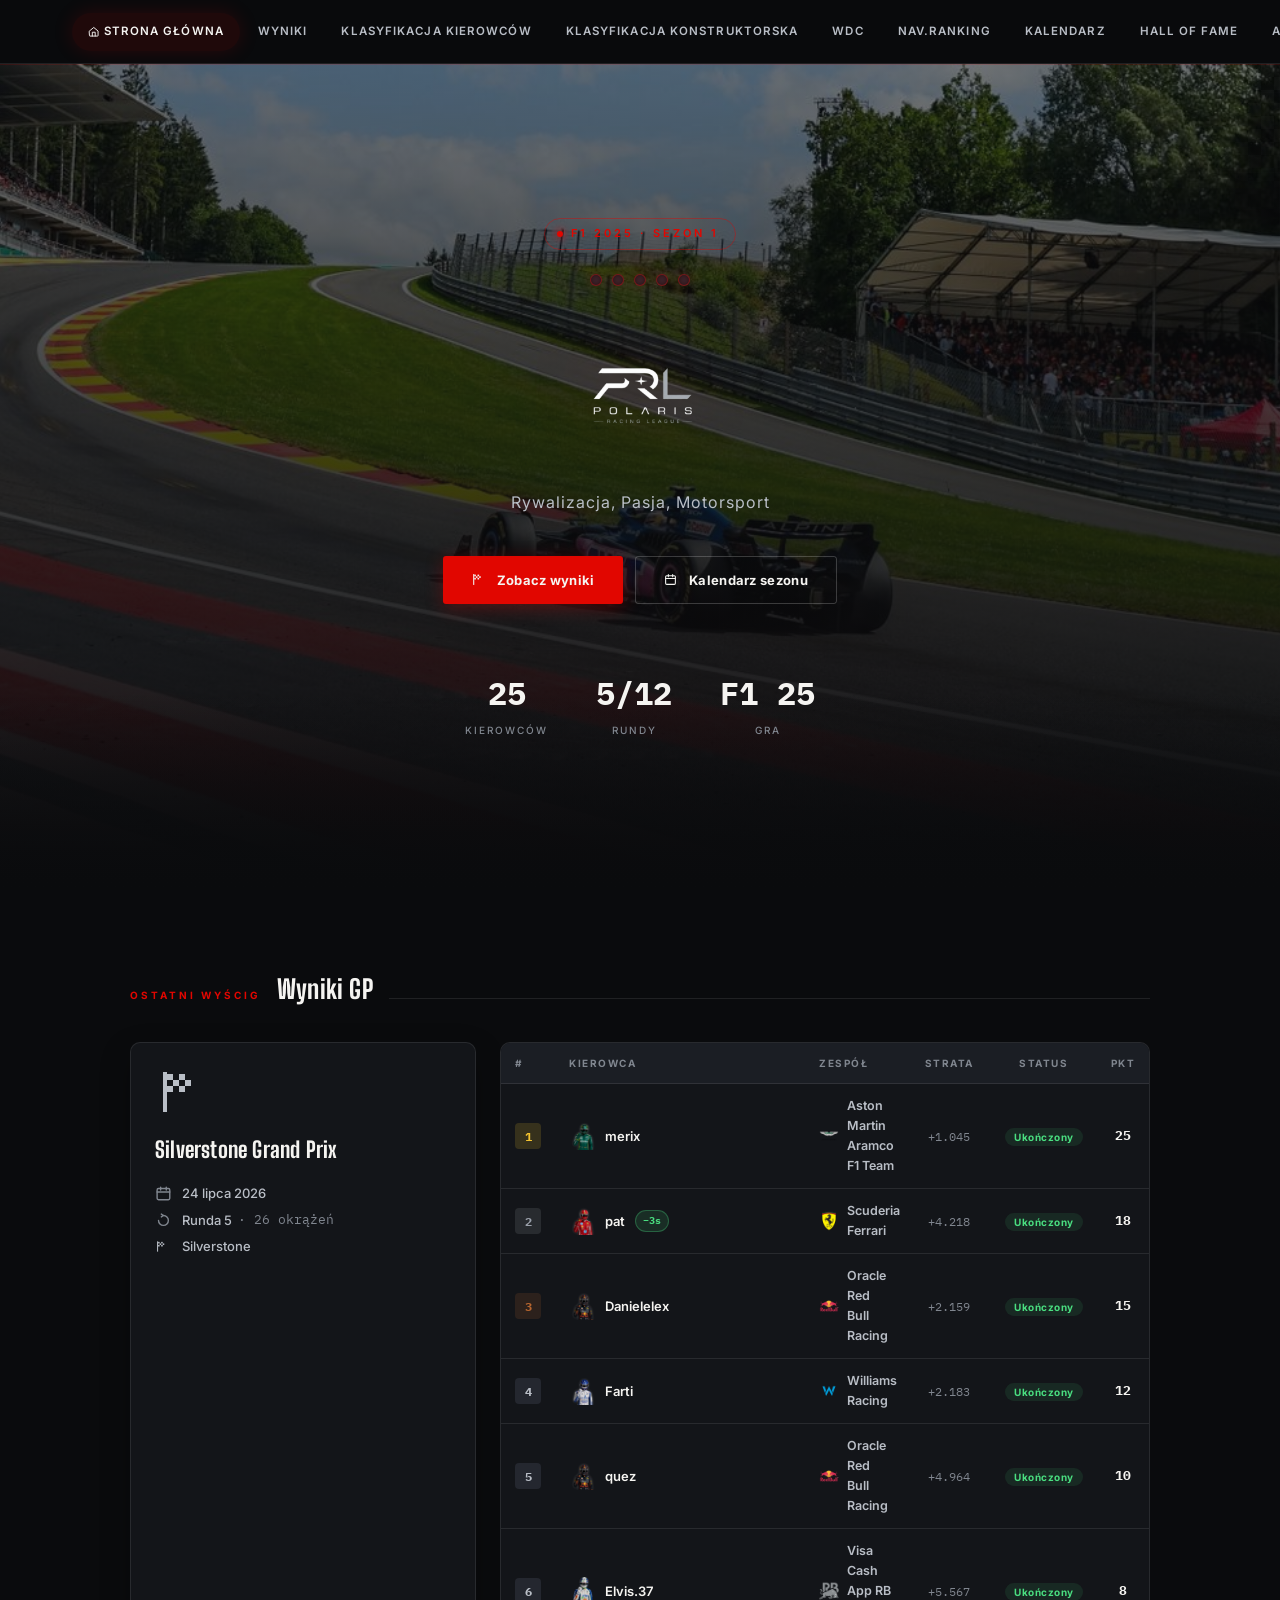
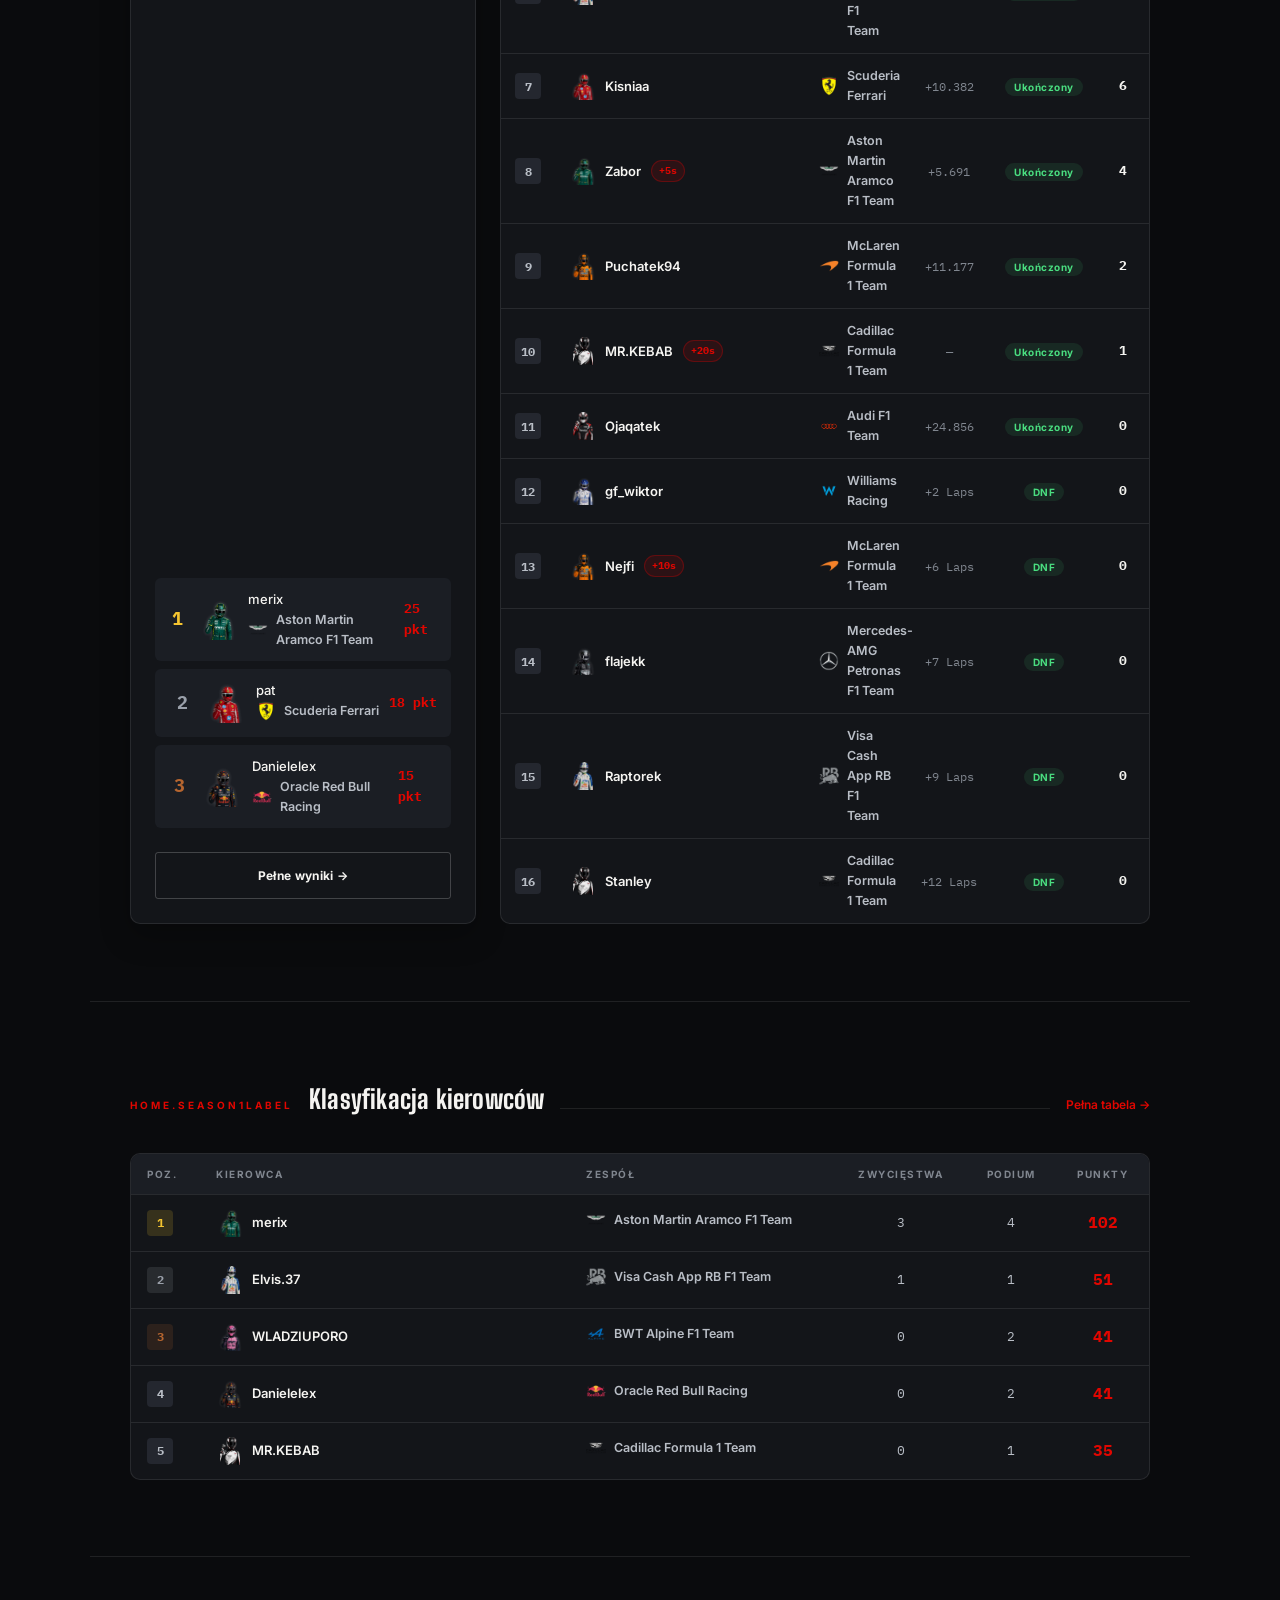
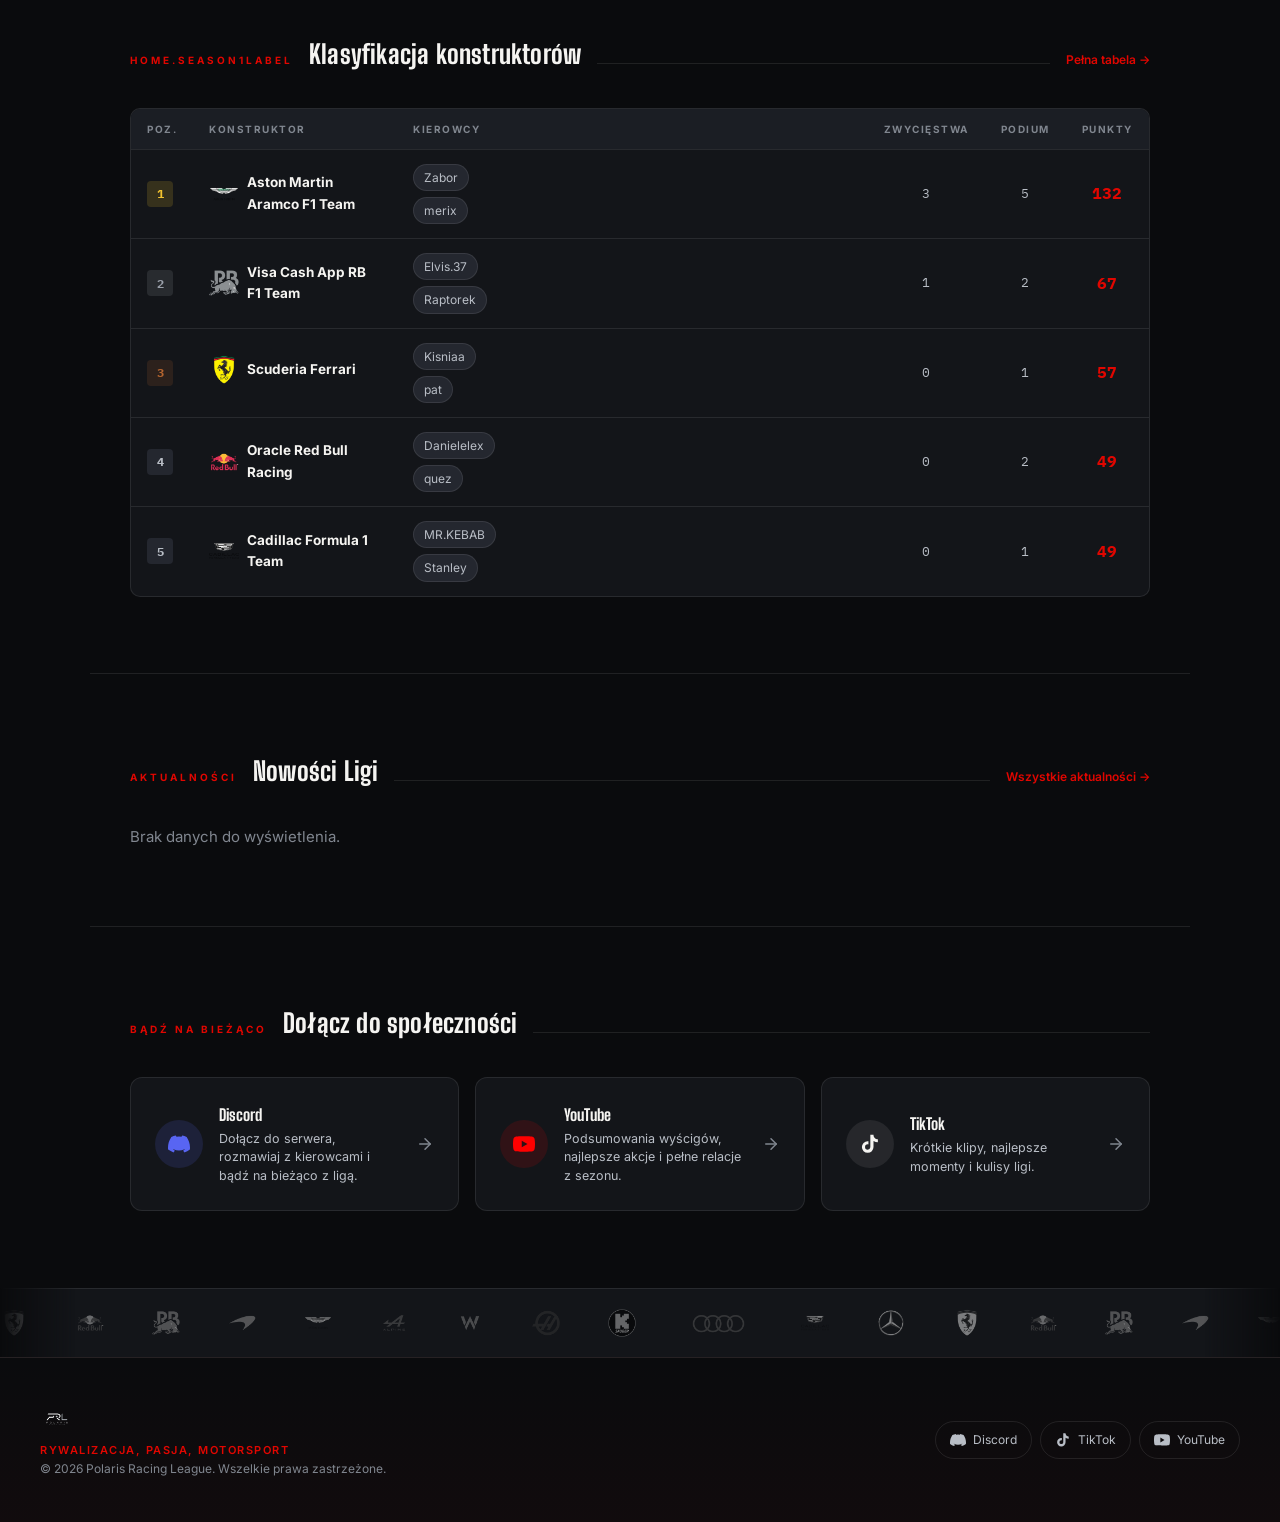
==== commit db2835c4: "asdsad adsdas" ====
--- a/index.html
+++ b/index.html
@@ -23,6 +23,7 @@
     <li><a href="klasyfikacja.html"><span class="icon nav-link-icon" aria-hidden="true"><svg viewBox="0 0 24 24" fill="none" stroke="currentColor" stroke-width="2" stroke-linecap="round" stroke-linejoin="round"><path d="M8 3 5 10"></path><path d="M16 3l3 7"></path><circle cx="12" cy="15" r="6"></circle></svg></span><span data-i18n="nav.driverStandings">Klasyfikacja Kierowców</span></a></li>
     <li><a href="konstruktorzy.html"><span class="icon nav-link-icon" aria-hidden="true"><svg viewBox="0 0 24 24" fill="none" stroke="currentColor" stroke-width="2" stroke-linecap="round" stroke-linejoin="round"><path d="M4 15a8 8 0 0 1 16 0"></path><path d="M3 15h18v2a1 1 0 0 1-1 1H4a1 1 0 0 1-1-1v-2z"></path><line x1="12" y1="7" x2="12" y2="10"></line></svg></span><span data-i18n="nav.constructorStandings">Klasyfikacja Konstruktorska</span></a></li>
     <li><a href="wdc.html"><span class="icon nav-link-icon" aria-hidden="true"><svg viewBox="0 0 24 24" fill="currentColor"><path d="M3 18h18l1-9-5.5 3.5L12 5.5 7.5 12.5 2 9l1 9z"></path><rect x="3" y="19" width="18" height="2" rx="1"></rect></svg></span>WDC</a></li>
+    <li><a href="ranking.html"><span class="icon nav-link-icon" aria-hidden="true"><svg viewBox="0 0 24 24" fill="none" stroke="currentColor" stroke-width="2" stroke-linecap="round" stroke-linejoin="round"><line x1="6" y1="20" x2="6" y2="14"></line><line x1="12" y1="20" x2="12" y2="9"></line><line x1="18" y1="20" x2="18" y2="4"></line></svg></span><span data-i18n="nav.ranking">Ranking</span></a></li>
     <li><a href="kalendarz.html"><span class="icon nav-link-icon" aria-hidden="true"><svg viewBox="0 0 24 24" fill="none" stroke="currentColor" stroke-width="2" stroke-linecap="round" stroke-linejoin="round"><rect x="3" y="5" width="18" height="16" rx="2"></rect><line x1="16" y1="3" x2="16" y2="7"></line><line x1="8" y1="3" x2="8" y2="7"></line><line x1="3" y1="10" x2="21" y2="10"></line></svg></span><span data-i18n="nav.calendar">Kalendarz</span></a></li>
     <li><a href="hall-of-fame.html"><span class="icon nav-link-icon" aria-hidden="true"><svg viewBox="0 0 24 24" fill="currentColor"><path d="M12 2.5l2.9 6 6.6.7-4.9 4.5 1.3 6.5-5.9-3.3-5.9 3.3 1.3-6.5-4.9-4.5 6.6-.7z"></path></svg></span>Hall of Fame</a></li>
     <li><a href="aktualnosci.html"><span class="icon nav-link-icon" aria-hidden="true"><svg viewBox="0 0 24 24" fill="none" stroke="currentColor" stroke-width="2" stroke-linecap="round" stroke-linejoin="round"><rect x="3" y="4" width="18" height="16" rx="2"></rect><line x1="7" y1="9" x2="17" y2="9"></line><line x1="7" y1="13" x2="17" y2="13"></line><line x1="7" y1="17" x2="13" y2="17"></line></svg></span><span data-i18n="nav.news">Aktualności</span></a></li>
@@ -37,6 +38,7 @@
   <a href="klasyfikacja.html"><span class="icon" aria-hidden="true"><svg viewBox="0 0 24 24" fill="none" stroke="currentColor" stroke-width="2" stroke-linecap="round" stroke-linejoin="round"><path d="M8 3 5 10"></path><path d="M16 3l3 7"></path><circle cx="12" cy="15" r="6"></circle></svg></span><span data-i18n="nav.driverStandings">Klasyfikacja Kierowców</span></a>
   <a href="konstruktorzy.html"><span class="icon" aria-hidden="true"><svg viewBox="0 0 24 24" fill="none" stroke="currentColor" stroke-width="2" stroke-linecap="round" stroke-linejoin="round"><path d="M4 15a8 8 0 0 1 16 0"></path><path d="M3 15h18v2a1 1 0 0 1-1 1H4a1 1 0 0 1-1-1v-2z"></path><line x1="12" y1="7" x2="12" y2="10"></line></svg></span><span data-i18n="nav.constructorStandings">Klasyfikacja Konstruktorska</span></a>
   <a href="wdc.html"><span class="icon" aria-hidden="true"><svg viewBox="0 0 24 24" fill="currentColor"><path d="M3 18h18l1-9-5.5 3.5L12 5.5 7.5 12.5 2 9l1 9z"></path><rect x="3" y="19" width="18" height="2" rx="1"></rect></svg></span>WDC</a>
+  <a href="ranking.html"><span class="icon" aria-hidden="true"><svg viewBox="0 0 24 24" fill="none" stroke="currentColor" stroke-width="2" stroke-linecap="round" stroke-linejoin="round"><line x1="6" y1="20" x2="6" y2="14"></line><line x1="12" y1="20" x2="12" y2="9"></line><line x1="18" y1="20" x2="18" y2="4"></line></svg></span><span data-i18n="nav.ranking">Ranking</span></a>
   <a href="kalendarz.html"><span class="icon" aria-hidden="true"><svg viewBox="0 0 24 24" fill="none" stroke="currentColor" stroke-width="2" stroke-linecap="round" stroke-linejoin="round"><rect x="3" y="5" width="18" height="16" rx="2"></rect><line x1="16" y1="3" x2="16" y2="7"></line><line x1="8" y1="3" x2="8" y2="7"></line><line x1="3" y1="10" x2="21" y2="10"></line></svg></span><span data-i18n="nav.calendar">Kalendarz</span></a>
   <a href="hall-of-fame.html"><span class="icon" aria-hidden="true"><svg viewBox="0 0 24 24" fill="currentColor"><path d="M12 2.5l2.9 6 6.6.7-4.9 4.5 1.3 6.5-5.9-3.3-5.9 3.3 1.3-6.5-4.9-4.5 6.6-.7z"></path></svg></span>Hall of Fame</a>
   <a href="aktualnosci.html"><span class="icon" aria-hidden="true"><svg viewBox="0 0 24 24" fill="none" stroke="currentColor" stroke-width="2" stroke-linecap="round" stroke-linejoin="round"><rect x="3" y="4" width="18" height="16" rx="2"></rect><line x1="7" y1="9" x2="17" y2="9"></line><line x1="7" y1="13" x2="17" y2="13"></line><line x1="7" y1="17" x2="13" y2="17"></line></svg></span><span data-i18n="nav.news">Aktualności</span></a>
@@ -87,33 +89,33 @@
       <div class="section-divider"></div>
     </div>
     <div id="last-race" class="reveal">
-      <p style="color:var(--gray)">Ładowanie…</p>
+      <p style="color:var(--gray)" data-i18n="loading">Ładowanie…</p>
     </div>
   </section>
 
   <!-- MINI STANDINGS -->
   <section style="border-top:1px solid var(--border)">
     <div class="section-header reveal">
-      <span class="section-label">Sezon 1</span>
+      <span class="section-label" data-i18n="home.season1Label">Sezon 1</span>
       <h2 class="section-title" data-i18n="home.standings.title">Klasyfikacja kierowców</h2>
       <div class="section-divider"></div>
       <a href="klasyfikacja.html" class="section-more" data-i18n="home.fullTable">Pełna tabela →</a>
     </div>
     <div id="standings-mini" class="reveal">
-      <p style="color:var(--gray)">Ładowanie…</p>
+      <p style="color:var(--gray)" data-i18n="loading">Ładowanie…</p>
     </div>
   </section>
 
   <!-- MINI CONSTRUCTORS -->
   <section style="border-top:1px solid var(--border)">
     <div class="section-header reveal">
-      <span class="section-label">Sezon 1</span>
+      <span class="section-label" data-i18n="home.season1Label">Sezon 1</span>
       <h2 class="section-title" data-i18n="home.constructors.title">Klasyfikacja konstruktorów</h2>
       <div class="section-divider"></div>
       <a href="konstruktorzy.html" class="section-more" data-i18n="home.fullTable">Pełna tabela →</a>
     </div>
     <div id="constructors-mini" class="reveal">
-      <p style="color:var(--gray)">Ładowanie…</p>
+      <p style="color:var(--gray)" data-i18n="loading">Ładowanie…</p>
     </div>
   </section>
 
@@ -126,7 +128,7 @@
       <a href="aktualnosci.html" class="section-more" data-i18n="home.allNews">Wszystkie aktualności →</a>
     </div>
     <div id="news-grid" class="reveal">
-      <p style="color:var(--gray)">Ładowanie…</p>
+      <p style="color:var(--gray)" data-i18n="loading">Ładowanie…</p>
     </div>
   </section>
 
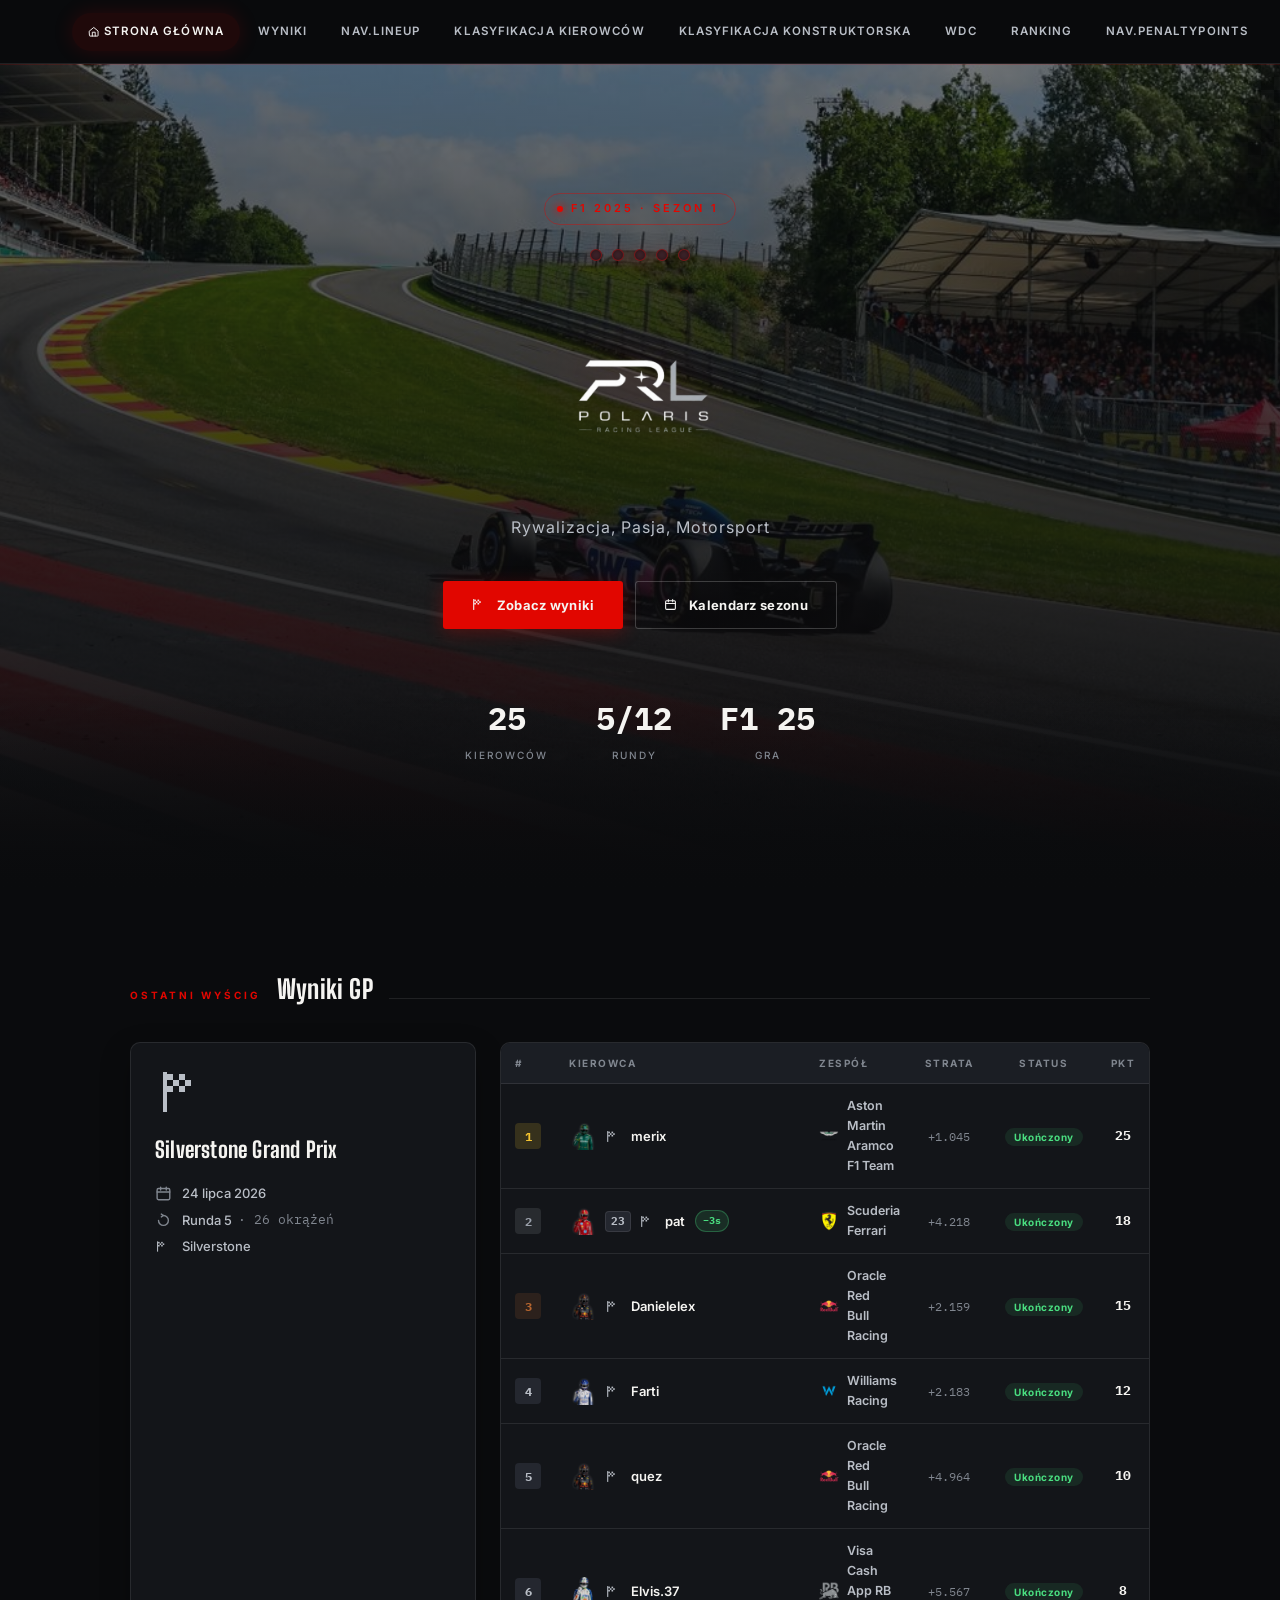
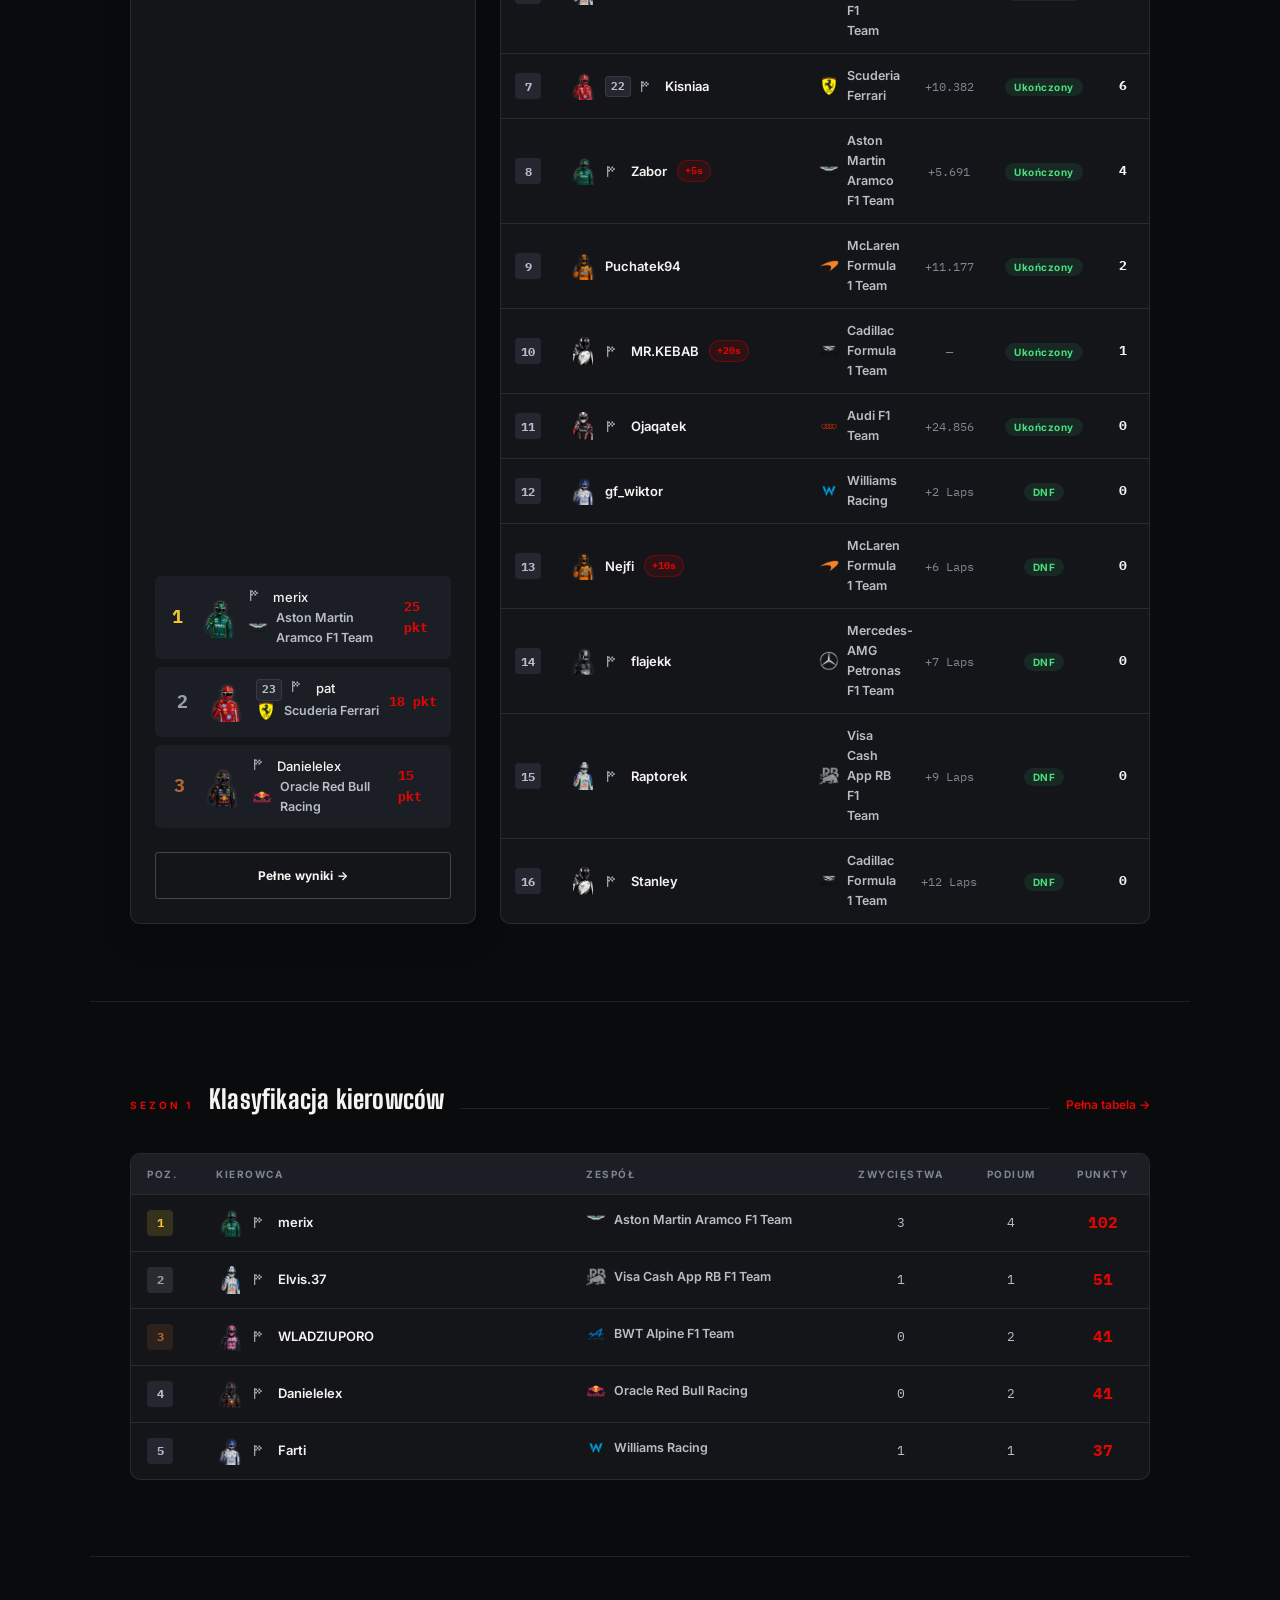
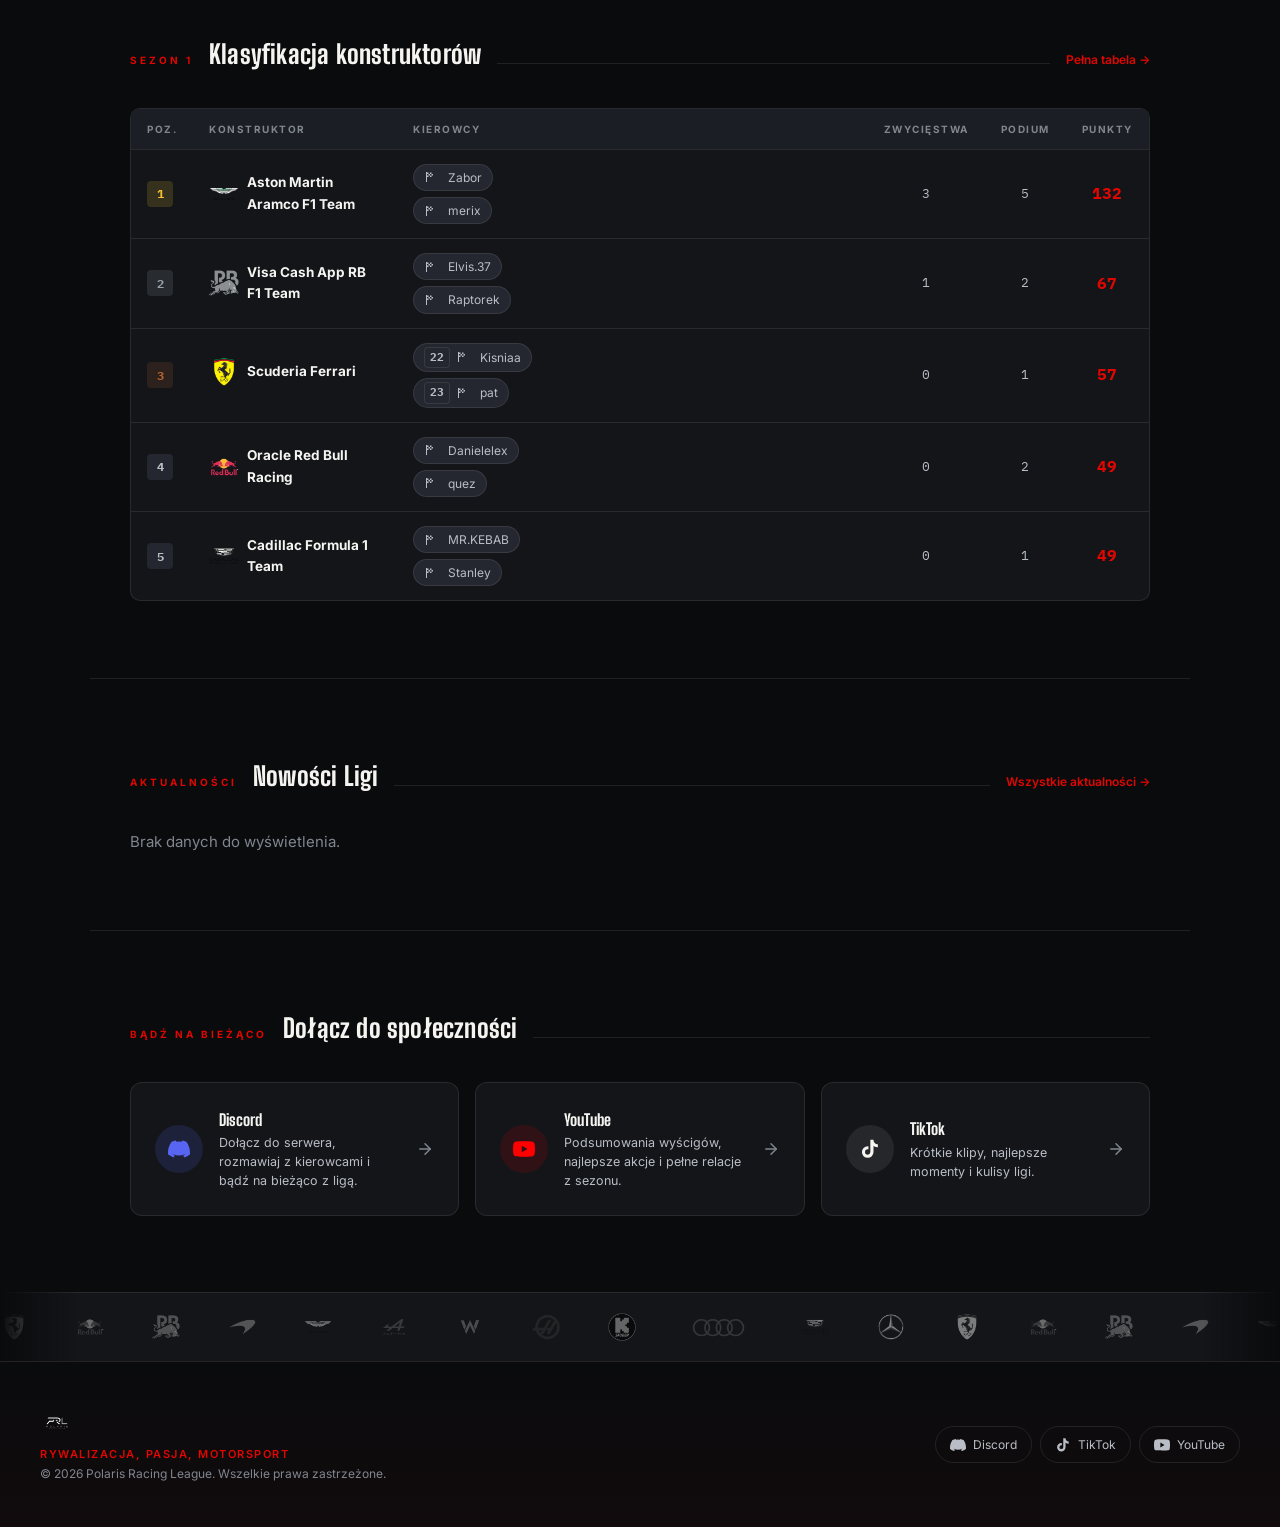
==== commit 40913e05: "Add files via upload" ====
--- a/index.html
+++ b/index.html
@@ -20,12 +20,15 @@
   <ul class="nav-links">
     <li><a href="index.html" class="active"><span class="icon nav-link-icon" aria-hidden="true"><svg viewBox="0 0 24 24" fill="none" stroke="currentColor" stroke-width="2" stroke-linecap="round" stroke-linejoin="round"><path d="M3 10.5 12 3l9 7.5V20a1 1 0 0 1-1 1H4a1 1 0 0 1-1-1z"></path><polyline points="9 21 9 13 15 13 15 21"></polyline></svg></span><span data-i18n="nav.home">Strona główna</span></a></li>
     <li><a href="wyniki.html"><span class="icon nav-link-icon" aria-hidden="true"><svg viewBox="0 0 24 24" fill="currentColor"><rect x="4" y="2" width="2" height="20"></rect><rect x="6" y="3" width="3" height="3"></rect><rect x="12" y="3" width="3" height="3"></rect><rect x="9" y="6" width="3" height="3"></rect><rect x="15" y="6" width="3" height="3"></rect><rect x="6" y="9" width="3" height="3"></rect><rect x="12" y="9" width="3" height="3"></rect></svg></span><span data-i18n="nav.results">Wyniki</span></a></li>
+    <li><a href="lineup.html"><span class="icon nav-link-icon" aria-hidden="true"><svg viewBox="0 0 24 24" fill="none" stroke="currentColor" stroke-width="2" stroke-linecap="round" stroke-linejoin="round"><circle cx="5" cy="6" r="2"></circle><circle cx="12" cy="6" r="2"></circle><circle cx="19" cy="6" r="2"></circle><circle cx="5" cy="14" r="2"></circle><circle cx="12" cy="14" r="2"></circle><circle cx="19" cy="14" r="2"></circle><line x1="5" y1="20" x2="19" y2="20"></line></svg></span><span data-i18n="nav.lineup">Lineup</span></a></li>
     <li><a href="klasyfikacja.html"><span class="icon nav-link-icon" aria-hidden="true"><svg viewBox="0 0 24 24" fill="none" stroke="currentColor" stroke-width="2" stroke-linecap="round" stroke-linejoin="round"><path d="M8 3 5 10"></path><path d="M16 3l3 7"></path><circle cx="12" cy="15" r="6"></circle></svg></span><span data-i18n="nav.driverStandings">Klasyfikacja Kierowców</span></a></li>
     <li><a href="konstruktorzy.html"><span class="icon nav-link-icon" aria-hidden="true"><svg viewBox="0 0 24 24" fill="none" stroke="currentColor" stroke-width="2" stroke-linecap="round" stroke-linejoin="round"><path d="M4 15a8 8 0 0 1 16 0"></path><path d="M3 15h18v2a1 1 0 0 1-1 1H4a1 1 0 0 1-1-1v-2z"></path><line x1="12" y1="7" x2="12" y2="10"></line></svg></span><span data-i18n="nav.constructorStandings">Klasyfikacja Konstruktorska</span></a></li>
     <li><a href="wdc.html"><span class="icon nav-link-icon" aria-hidden="true"><svg viewBox="0 0 24 24" fill="currentColor"><path d="M3 18h18l1-9-5.5 3.5L12 5.5 7.5 12.5 2 9l1 9z"></path><rect x="3" y="19" width="18" height="2" rx="1"></rect></svg></span>WDC</a></li>
     <li><a href="ranking.html"><span class="icon nav-link-icon" aria-hidden="true"><svg viewBox="0 0 24 24" fill="none" stroke="currentColor" stroke-width="2" stroke-linecap="round" stroke-linejoin="round"><line x1="6" y1="20" x2="6" y2="14"></line><line x1="12" y1="20" x2="12" y2="9"></line><line x1="18" y1="20" x2="18" y2="4"></line></svg></span><span data-i18n="nav.ranking">Ranking</span></a></li>
+    <li><a href="punkty-karne.html"><span class="icon nav-link-icon" aria-hidden="true"><svg viewBox="0 0 24 24" fill="none" stroke="currentColor" stroke-width="2" stroke-linecap="round" stroke-linejoin="round"><path d="M12 3 2 20h20L12 3z"></path><line x1="12" y1="10" x2="12" y2="14"></line><line x1="12" y1="17" x2="12" y2="17.01"></line></svg></span><span data-i18n="nav.penaltyPoints">Punkty karne</span></a></li>
     <li><a href="kalendarz.html"><span class="icon nav-link-icon" aria-hidden="true"><svg viewBox="0 0 24 24" fill="none" stroke="currentColor" stroke-width="2" stroke-linecap="round" stroke-linejoin="round"><rect x="3" y="5" width="18" height="16" rx="2"></rect><line x1="16" y1="3" x2="16" y2="7"></line><line x1="8" y1="3" x2="8" y2="7"></line><line x1="3" y1="10" x2="21" y2="10"></line></svg></span><span data-i18n="nav.calendar">Kalendarz</span></a></li>
     <li><a href="hall-of-fame.html"><span class="icon nav-link-icon" aria-hidden="true"><svg viewBox="0 0 24 24" fill="currentColor"><path d="M12 2.5l2.9 6 6.6.7-4.9 4.5 1.3 6.5-5.9-3.3-5.9 3.3 1.3-6.5-4.9-4.5 6.6-.7z"></path></svg></span>Hall of Fame</a></li>
+    <li><a href="clipy.html"><span class="icon nav-link-icon" aria-hidden="true"><svg viewBox="0 0 24 24" fill="none" stroke="currentColor" stroke-width="2" stroke-linecap="round" stroke-linejoin="round"><rect x="3" y="6" width="18" height="14" rx="2"></rect><path d="M3 6l3-3h4l-2 3"></path><path d="M11 6l3-3h4l-2 3"></path><polygon points="10.5 11 10.5 16 15 13.5" fill="currentColor" stroke="none"></polygon></svg></span><span data-i18n="nav.clipy">Clipy</span></a></li>
     <li><a href="aktualnosci.html"><span class="icon nav-link-icon" aria-hidden="true"><svg viewBox="0 0 24 24" fill="none" stroke="currentColor" stroke-width="2" stroke-linecap="round" stroke-linejoin="round"><rect x="3" y="4" width="18" height="16" rx="2"></rect><line x1="7" y1="9" x2="17" y2="9"></line><line x1="7" y1="13" x2="17" y2="13"></line><line x1="7" y1="17" x2="13" y2="17"></line></svg></span><span data-i18n="nav.news">Aktualności</span></a></li>
     <li><a href="partnerstwa.html"><span class="icon nav-link-icon" aria-hidden="true"><svg viewBox="0 0 24 24" fill="none" stroke="currentColor" stroke-width="2" stroke-linecap="round" stroke-linejoin="round"><rect x="3" y="7" width="18" height="13" rx="2"></rect><path d="M8 7V5a2 2 0 0 1 2-2h4a2 2 0 0 1 2 2v2"></path><line x1="3" y1="13" x2="21" y2="13"></line></svg></span><span data-i18n="nav.partners">Partnerstwa</span></a></li>
     <li><a href="https://discord.gg/ZwvXkqyvb7" target="_blank" class="nav-cta">Discord</a></li>
@@ -35,12 +38,15 @@
 <div class="mobile-menu" id="mobile-menu">
   <a href="index.html"><span class="icon" aria-hidden="true"><svg viewBox="0 0 24 24" fill="none" stroke="currentColor" stroke-width="2" stroke-linecap="round" stroke-linejoin="round"><path d="M3 10.5 12 3l9 7.5V20a1 1 0 0 1-1 1H4a1 1 0 0 1-1-1z"></path><polyline points="9 21 9 13 15 13 15 21"></polyline></svg></span><span data-i18n="nav.home">Strona główna</span></a>
   <a href="wyniki.html"><span class="icon" aria-hidden="true"><svg viewBox="0 0 24 24" fill="currentColor"><rect x="4" y="2" width="2" height="20"></rect><rect x="6" y="3" width="3" height="3"></rect><rect x="12" y="3" width="3" height="3"></rect><rect x="9" y="6" width="3" height="3"></rect><rect x="15" y="6" width="3" height="3"></rect><rect x="6" y="9" width="3" height="3"></rect><rect x="12" y="9" width="3" height="3"></rect></svg></span><span data-i18n="nav.results">Wyniki</span></a>
+  <a href="lineup.html"><span class="icon" aria-hidden="true"><svg viewBox="0 0 24 24" fill="none" stroke="currentColor" stroke-width="2" stroke-linecap="round" stroke-linejoin="round"><circle cx="5" cy="6" r="2"></circle><circle cx="12" cy="6" r="2"></circle><circle cx="19" cy="6" r="2"></circle><circle cx="5" cy="14" r="2"></circle><circle cx="12" cy="14" r="2"></circle><circle cx="19" cy="14" r="2"></circle><line x1="5" y1="20" x2="19" y2="20"></line></svg></span><span data-i18n="nav.lineup">Lineup</span></a>
   <a href="klasyfikacja.html"><span class="icon" aria-hidden="true"><svg viewBox="0 0 24 24" fill="none" stroke="currentColor" stroke-width="2" stroke-linecap="round" stroke-linejoin="round"><path d="M8 3 5 10"></path><path d="M16 3l3 7"></path><circle cx="12" cy="15" r="6"></circle></svg></span><span data-i18n="nav.driverStandings">Klasyfikacja Kierowców</span></a>
   <a href="konstruktorzy.html"><span class="icon" aria-hidden="true"><svg viewBox="0 0 24 24" fill="none" stroke="currentColor" stroke-width="2" stroke-linecap="round" stroke-linejoin="round"><path d="M4 15a8 8 0 0 1 16 0"></path><path d="M3 15h18v2a1 1 0 0 1-1 1H4a1 1 0 0 1-1-1v-2z"></path><line x1="12" y1="7" x2="12" y2="10"></line></svg></span><span data-i18n="nav.constructorStandings">Klasyfikacja Konstruktorska</span></a>
   <a href="wdc.html"><span class="icon" aria-hidden="true"><svg viewBox="0 0 24 24" fill="currentColor"><path d="M3 18h18l1-9-5.5 3.5L12 5.5 7.5 12.5 2 9l1 9z"></path><rect x="3" y="19" width="18" height="2" rx="1"></rect></svg></span>WDC</a>
   <a href="ranking.html"><span class="icon" aria-hidden="true"><svg viewBox="0 0 24 24" fill="none" stroke="currentColor" stroke-width="2" stroke-linecap="round" stroke-linejoin="round"><line x1="6" y1="20" x2="6" y2="14"></line><line x1="12" y1="20" x2="12" y2="9"></line><line x1="18" y1="20" x2="18" y2="4"></line></svg></span><span data-i18n="nav.ranking">Ranking</span></a>
+  <a href="punkty-karne.html"><span class="icon" aria-hidden="true"><svg viewBox="0 0 24 24" fill="none" stroke="currentColor" stroke-width="2" stroke-linecap="round" stroke-linejoin="round"><path d="M12 3 2 20h20L12 3z"></path><line x1="12" y1="10" x2="12" y2="14"></line><line x1="12" y1="17" x2="12" y2="17.01"></line></svg></span><span data-i18n="nav.penaltyPoints">Punkty karne</span></a>
   <a href="kalendarz.html"><span class="icon" aria-hidden="true"><svg viewBox="0 0 24 24" fill="none" stroke="currentColor" stroke-width="2" stroke-linecap="round" stroke-linejoin="round"><rect x="3" y="5" width="18" height="16" rx="2"></rect><line x1="16" y1="3" x2="16" y2="7"></line><line x1="8" y1="3" x2="8" y2="7"></line><line x1="3" y1="10" x2="21" y2="10"></line></svg></span><span data-i18n="nav.calendar">Kalendarz</span></a>
   <a href="hall-of-fame.html"><span class="icon" aria-hidden="true"><svg viewBox="0 0 24 24" fill="currentColor"><path d="M12 2.5l2.9 6 6.6.7-4.9 4.5 1.3 6.5-5.9-3.3-5.9 3.3 1.3-6.5-4.9-4.5 6.6-.7z"></path></svg></span>Hall of Fame</a>
+  <a href="clipy.html"><span class="icon" aria-hidden="true"><svg viewBox="0 0 24 24" fill="none" stroke="currentColor" stroke-width="2" stroke-linecap="round" stroke-linejoin="round"><rect x="3" y="6" width="18" height="14" rx="2"></rect><path d="M3 6l3-3h4l-2 3"></path><path d="M11 6l3-3h4l-2 3"></path><polygon points="10.5 11 10.5 16 15 13.5" fill="currentColor" stroke="none"></polygon></svg></span><span data-i18n="nav.clipy">Clipy</span></a>
   <a href="aktualnosci.html"><span class="icon" aria-hidden="true"><svg viewBox="0 0 24 24" fill="none" stroke="currentColor" stroke-width="2" stroke-linecap="round" stroke-linejoin="round"><rect x="3" y="4" width="18" height="16" rx="2"></rect><line x1="7" y1="9" x2="17" y2="9"></line><line x1="7" y1="13" x2="17" y2="13"></line><line x1="7" y1="17" x2="13" y2="17"></line></svg></span><span data-i18n="nav.news">Aktualności</span></a>
   <a href="partnerstwa.html"><span class="icon" aria-hidden="true"><svg viewBox="0 0 24 24" fill="none" stroke="currentColor" stroke-width="2" stroke-linecap="round" stroke-linejoin="round"><rect x="3" y="7" width="18" height="13" rx="2"></rect><path d="M8 7V5a2 2 0 0 1 2-2h4a2 2 0 0 1 2 2v2"></path><line x1="3" y1="13" x2="21" y2="13"></line></svg></span><span data-i18n="nav.partners">Partnerstwa</span></a>
   <a href="https://discord.gg/ZwvXkqyvb7" target="_blank">Discord ↗</a>
--- a/css/style.css
+++ b/css/style.css
@@ -597,6 +597,11 @@
 }
 .driver-name { font-weight: 600; font-size: 13px; }
 .driver-realname { display: block; font-size: 11px; color: var(--gray); }
+/* Flaga narodowości kierowcy (Sklady/{Tier}/sklad.json → country) — obok
+   .driver-number wszędzie, gdzie ten się pokazuje. */
+.driver-flag { display: inline-flex; align-items: center; margin-right: 8px; flex-shrink: 0; }
+.driver-flag-img { width: 18px; height: auto; border-radius: 2px; display: block; box-shadow: 0 1px 3px rgba(0,0,0,0.4); }
+.driver-flag-fallback { width: 1.1em; height: 0.85em; color: var(--gray); }
 .penalty-badge {
   margin-left: 10px;
   font-family: var(--font-mono);
@@ -1017,8 +1022,8 @@
 /* ─── HERO LOGO ──────────────────────────────────── */
 .hero-logo-wrap { margin: 1rem 0; }
 .hero-logo {
-  max-height: 160px;
-  max-width: 420px;
+  max-height: 210px;
+  max-width: 540px;
   width: 100%;
   object-fit: contain;
   display: block;
@@ -1080,6 +1085,13 @@
   border-bottom-color: transparent;
 }
 .page-hero.has-track-bg::before { content: none; }
+/* Kratka w rogu (.page-hero::after) ma sens tylko na płaskim tle — gdy
+   wczyta się prawdziwe zdjęcie toru, zostawiona bez wyłączenia dawała
+   widoczną ukośną "kreskę"/teksturę w rogu zdjęcia na Wynikach i Kalendarzu
+   (jedyne dwie strony bez .has-icon-watermark/.hof-hero, więc bez własnej,
+   bardziej szczegółowej reguły wyłączającej ją). Jedna wspólna reguła
+   pokrywa to na każdej stronie naraz. */
+.page-hero.has-track-bg::after { content: none; }
 
 /* Rotating background carousel (assets/hero-photos/, see initHeroPhotoCarousel()
    in app.js) for pages with no single natural photo of their own. The dark
@@ -1132,6 +1144,9 @@
 }
 .icon-watermark-partners::after {
   background-image: url("data:image/svg+xml,%3Csvg xmlns='http://www.w3.org/2000/svg' viewBox='0 0 24 24' fill='none' stroke='%23f5f4f1' stroke-width='2' stroke-linecap='round' stroke-linejoin='round'%3E%3Crect x='3' y='7' width='18' height='13' rx='2'/%3E%3Cpath d='M8 7V5a2 2 0 0 1 2-2h4a2 2 0 0 1 2 2v2'/%3E%3Cline x1='3' y1='13' x2='21' y2='13'/%3E%3C/svg%3E");
+}
+.icon-watermark-ranking::after {
+  background-image: url("data:image/svg+xml,%3Csvg xmlns='http://www.w3.org/2000/svg' viewBox='0 0 24 24' fill='none' stroke='%23f5f4f1' stroke-width='2' stroke-linecap='round' stroke-linejoin='round'%3E%3Cline x1='6' y1='20' x2='6' y2='14'/%3E%3Cline x1='12' y1='20' x2='12' y2='9'/%3E%3Cline x1='18' y1='20' x2='18' y2='4'/%3E%3C/svg%3E");
 }
 
 /* Subtle ambient red glow behind the first content block under the hero on
@@ -1749,6 +1764,101 @@
   color: var(--gray);
 }
 
+/* ─── RANKING PAGE ───────────────────────────────── */
+/* Pionowa lista 10 wierszy kategorii — każdy domyślnie pokazuje tylko
+   lidera, kliknięcie rozwija miejsca 2-5. Reużywa w 100% .dd/.dd-trigger/
+   .dd-panel (css powyżej, "DRIVER CLICK DETAILS") — te same klasy co
+   rozwijane szczegóły kierowcy w tabelach, więc initDriverDetailToggle()
+   już obsługuje kliknięcie bez żadnej nowej logiki JS. */
+.ranking-list {
+  display: flex;
+  flex-direction: column;
+  gap: 0.6rem;
+  max-width: 900px;
+  margin: 0 auto;
+  padding: 0 clamp(1rem, 5vw, 2.5rem) 3rem;
+}
+.ranking-item {
+  background: var(--surface);
+  border: 1px solid var(--border);
+  border-radius: 10px;
+  overflow: hidden;
+  transition: border-color 0.2s, box-shadow 0.2s;
+}
+.ranking-item:hover { border-color: rgba(225,6,0,0.35); }
+.ranking-item-trigger {
+  display: flex;
+  align-items: center;
+  gap: 12px;
+  padding: 12px 18px;
+}
+div.ranking-item-trigger { cursor: default; } /* niekliknięte wiersze (bez .dd-trigger) — bez kursora "pointer" */
+.ranking-item-icon {
+  display: flex; align-items: center; justify-content: center;
+  width: 26px; height: 26px; flex-shrink: 0;
+  color: var(--red);
+}
+.ranking-item-icon .icon { width: 17px; height: 17px; }
+.ranking-item-title-wrap {
+  display: flex; flex-direction: column; gap: 2px;
+  flex: 0 0 auto;
+  width: clamp(130px, 19vw, 210px);
+}
+.ranking-item-title {
+  font-family: var(--font-display);
+  font-size: 13.5px;
+  font-weight: 800;
+  letter-spacing: -0.1px;
+  color: var(--white);
+  line-height: 1.25;
+}
+.ranking-item-note {
+  font-size: 9.5px;
+  color: var(--gray);
+  font-family: var(--font-mono);
+}
+.ranking-item-empty { margin-left: auto; color: var(--gray); font-size: 12px; }
+.ranking-item-chevron {
+  display: flex; flex-shrink: 0;
+  color: var(--gray);
+  transition: transform 0.25s ease;
+}
+.ranking-item-chevron .icon { width: 14px; height: 14px; }
+.dd.dd-open .ranking-item-chevron, .dd:focus-within .ranking-item-chevron { transform: rotate(180deg); }
+.ranking-item-panel-content {
+  max-width: none; /* nadpisuje domyślne 300px z .dd-panel-content (dostrojone do wąskiej komórki tabeli) */
+  padding: 10px 18px 14px;
+}
+.ranking-card-list { list-style: none; }
+.ranking-row {
+  display: flex;
+  align-items: center;
+  gap: 10px;
+  padding: 4px 0;
+}
+.ranking-row-pos {
+  display: flex; align-items: center; justify-content: center;
+  width: 18px; height: 18px; flex-shrink: 0;
+  font-family: var(--font-mono); font-size: 11px; font-weight: 700;
+  color: var(--gray);
+}
+/* Wiersz lidera renderuje się wyłącznie wewnątrz .ranking-item-trigger (patrz
+   renderRankingItem() w app.js) — złoty numer "1" tylko tam, nie w rozwiniętej
+   liście miejsc 2+. */
+.ranking-item-trigger .ranking-row { flex: 1; min-width: 0; padding: 0; }
+.ranking-item-trigger .ranking-row-pos { color: var(--gold); }
+.ranking-row-avatar { width: 24px; height: 24px; object-fit: contain; object-position: bottom; flex-shrink: 0; }
+.ranking-row-name {
+  flex: 1; min-width: 0;
+  font-size: 12.5px; font-weight: 600; color: var(--white);
+  display: flex; align-items: center;
+  overflow: hidden; text-overflow: ellipsis; white-space: nowrap;
+}
+.ranking-row-value {
+  font-family: var(--font-mono); font-size: 13px; font-weight: 700;
+  color: var(--red); flex-shrink: 0;
+}
+
 /* ─── HALL OF FAME — CUSTOM HERO ──────────────────── */
 .hof-hero {
   min-height: 42vh;
@@ -1774,6 +1884,11 @@
 }
 .hof-hero.has-track-bg::after { content: none; }
 .hof-hero.has-track-bg {
+  /* Ten sam brakujący fallback, który dawał podpikselową szparę gdzie
+     indziej (patrz .page-hero.has-track-bg) — tu też trzeba dopasować
+     background-color do ciemnego końca gradientu, inaczej dziedziczy
+     jaśniejsze var(--surface) z bazowego .page-hero. */
+  background-color: var(--black);
   background-size: cover, cover, 180%;
   background-position: center, center, center 35%;
 }
@@ -1971,15 +2086,15 @@
 .news-card, .hof-clip-card, .wdc-card, .cal-card, .partner-card {
   animation: fadeUp 0.5s ease both;
 }
-.news-grid > *:nth-child(1),  .hof-grid > *:nth-child(1),  .wdc-grid > *:nth-child(1),  .calendar-grid > *:nth-child(1),  .partners-grid > *:nth-child(1)  { animation-delay: .02s; }
-.news-grid > *:nth-child(2),  .hof-grid > *:nth-child(2),  .wdc-grid > *:nth-child(2),  .calendar-grid > *:nth-child(2),  .partners-grid > *:nth-child(2)  { animation-delay: .08s; }
-.news-grid > *:nth-child(3),  .hof-grid > *:nth-child(3),  .wdc-grid > *:nth-child(3),  .calendar-grid > *:nth-child(3),  .partners-grid > *:nth-child(3)  { animation-delay: .14s; }
-.news-grid > *:nth-child(4),  .hof-grid > *:nth-child(4),  .wdc-grid > *:nth-child(4),  .calendar-grid > *:nth-child(4),  .partners-grid > *:nth-child(4)  { animation-delay: .20s; }
-.news-grid > *:nth-child(5),  .hof-grid > *:nth-child(5),  .wdc-grid > *:nth-child(5),  .calendar-grid > *:nth-child(5),  .partners-grid > *:nth-child(5)  { animation-delay: .26s; }
-.news-grid > *:nth-child(6),  .hof-grid > *:nth-child(6),  .wdc-grid > *:nth-child(6),  .calendar-grid > *:nth-child(6),  .partners-grid > *:nth-child(6)  { animation-delay: .32s; }
-.news-grid > *:nth-child(7),  .hof-grid > *:nth-child(7),  .wdc-grid > *:nth-child(7),  .calendar-grid > *:nth-child(7),  .partners-grid > *:nth-child(7)  { animation-delay: .38s; }
-.news-grid > *:nth-child(8),  .hof-grid > *:nth-child(8),  .wdc-grid > *:nth-child(8),  .calendar-grid > *:nth-child(8),  .partners-grid > *:nth-child(8)  { animation-delay: .44s; }
-.news-grid > *:nth-child(n+9), .hof-grid > *:nth-child(n+9), .wdc-grid > *:nth-child(n+9), .calendar-grid > *:nth-child(n+9), .partners-grid > *:nth-child(n+9) { animation-delay: .5s; }
+.news-grid > *:nth-child(1),  .hof-grid > *:nth-child(1),  .wdc-grid > *:nth-child(1),  .calendar-grid > *:nth-child(1),  .partners-grid > *:nth-child(1),  .ranking-list > *:nth-child(1)  { animation-delay: .02s; }
+.news-grid > *:nth-child(2),  .hof-grid > *:nth-child(2),  .wdc-grid > *:nth-child(2),  .calendar-grid > *:nth-child(2),  .partners-grid > *:nth-child(2),  .ranking-list > *:nth-child(2)  { animation-delay: .08s; }
+.news-grid > *:nth-child(3),  .hof-grid > *:nth-child(3),  .wdc-grid > *:nth-child(3),  .calendar-grid > *:nth-child(3),  .partners-grid > *:nth-child(3),  .ranking-list > *:nth-child(3)  { animation-delay: .14s; }
+.news-grid > *:nth-child(4),  .hof-grid > *:nth-child(4),  .wdc-grid > *:nth-child(4),  .calendar-grid > *:nth-child(4),  .partners-grid > *:nth-child(4),  .ranking-list > *:nth-child(4)  { animation-delay: .20s; }
+.news-grid > *:nth-child(5),  .hof-grid > *:nth-child(5),  .wdc-grid > *:nth-child(5),  .calendar-grid > *:nth-child(5),  .partners-grid > *:nth-child(5),  .ranking-list > *:nth-child(5)  { animation-delay: .26s; }
+.news-grid > *:nth-child(6),  .hof-grid > *:nth-child(6),  .wdc-grid > *:nth-child(6),  .calendar-grid > *:nth-child(6),  .partners-grid > *:nth-child(6),  .ranking-list > *:nth-child(6)  { animation-delay: .32s; }
+.news-grid > *:nth-child(7),  .hof-grid > *:nth-child(7),  .wdc-grid > *:nth-child(7),  .calendar-grid > *:nth-child(7),  .partners-grid > *:nth-child(7),  .ranking-list > *:nth-child(7)  { animation-delay: .38s; }
+.news-grid > *:nth-child(8),  .hof-grid > *:nth-child(8),  .wdc-grid > *:nth-child(8),  .calendar-grid > *:nth-child(8),  .partners-grid > *:nth-child(8),  .ranking-list > *:nth-child(8)  { animation-delay: .44s; }
+.news-grid > *:nth-child(n+9), .hof-grid > *:nth-child(n+9), .wdc-grid > *:nth-child(n+9), .calendar-grid > *:nth-child(n+9), .partners-grid > *:nth-child(n+9), .ranking-list > *:nth-child(n+9) { animation-delay: .5s; }
 
 table.results tbody tr, table.standings tbody tr {
   animation: fadeUp 0.35s ease both;
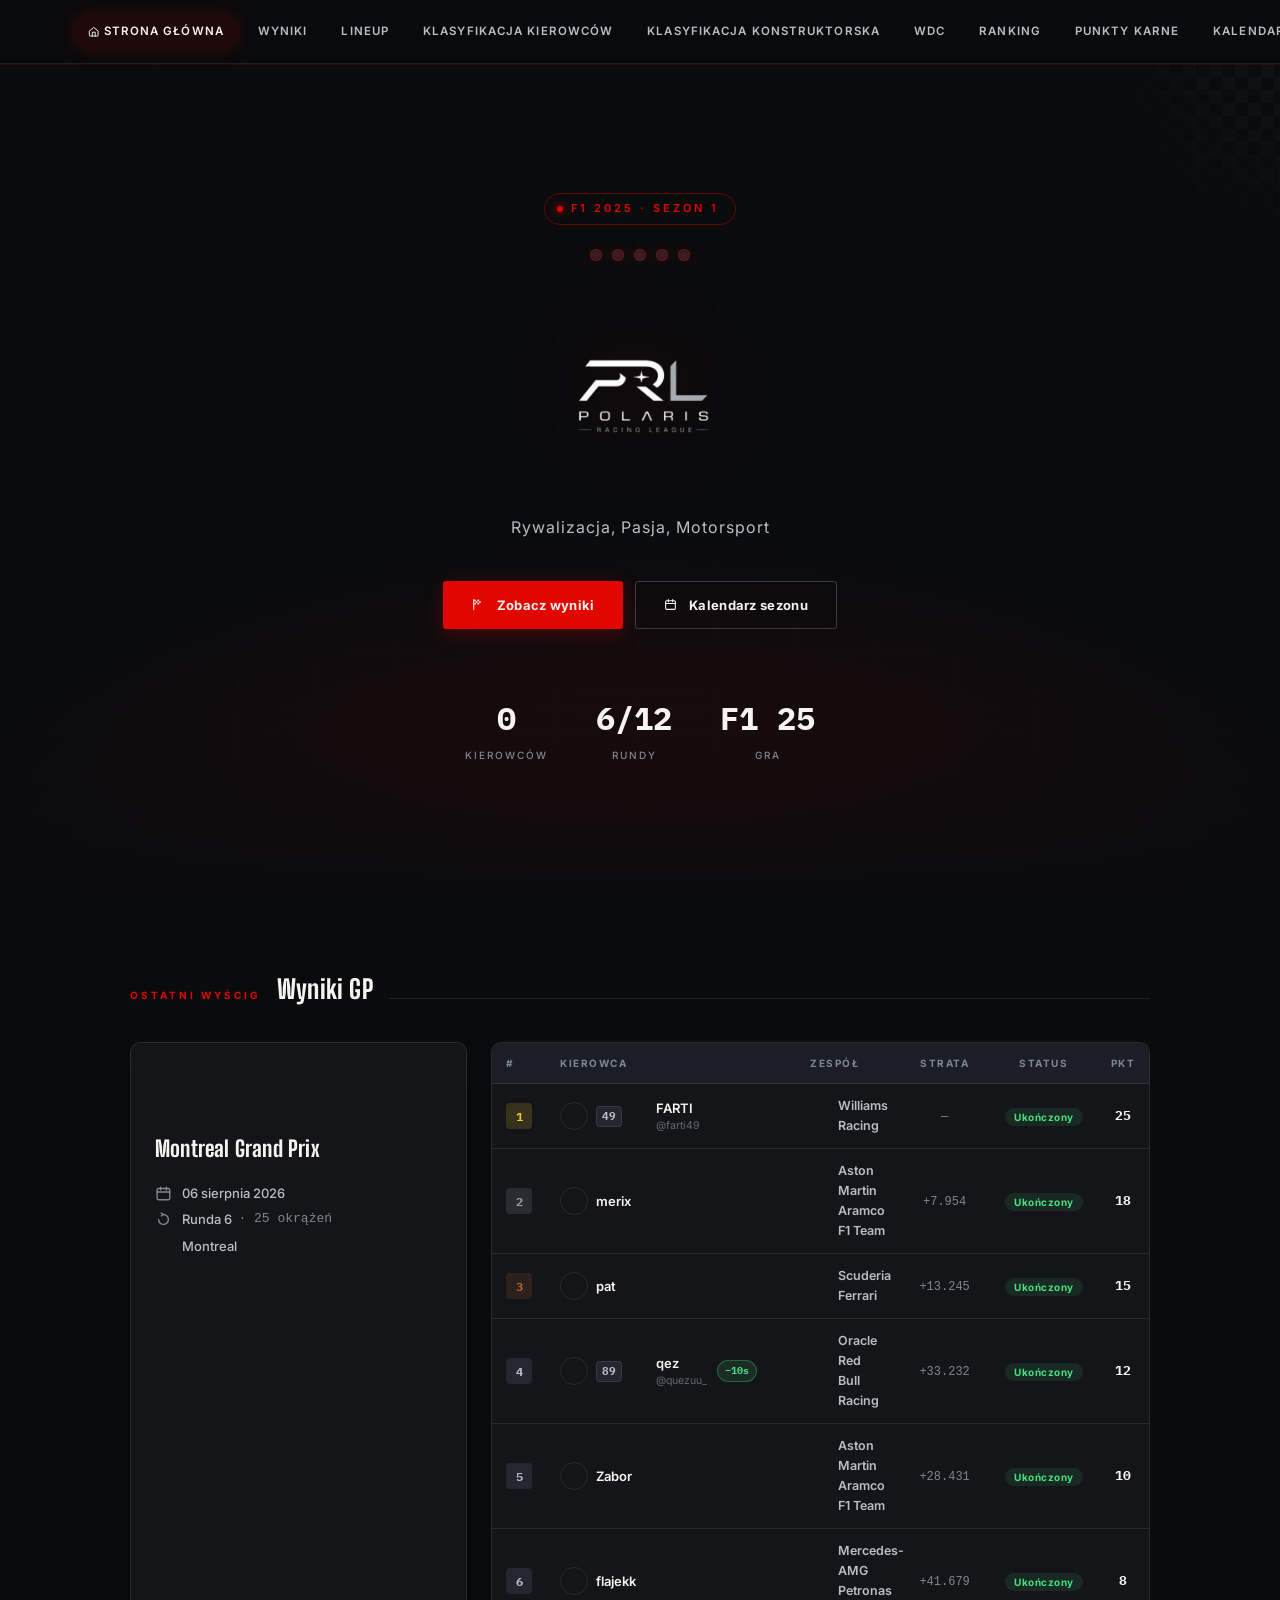
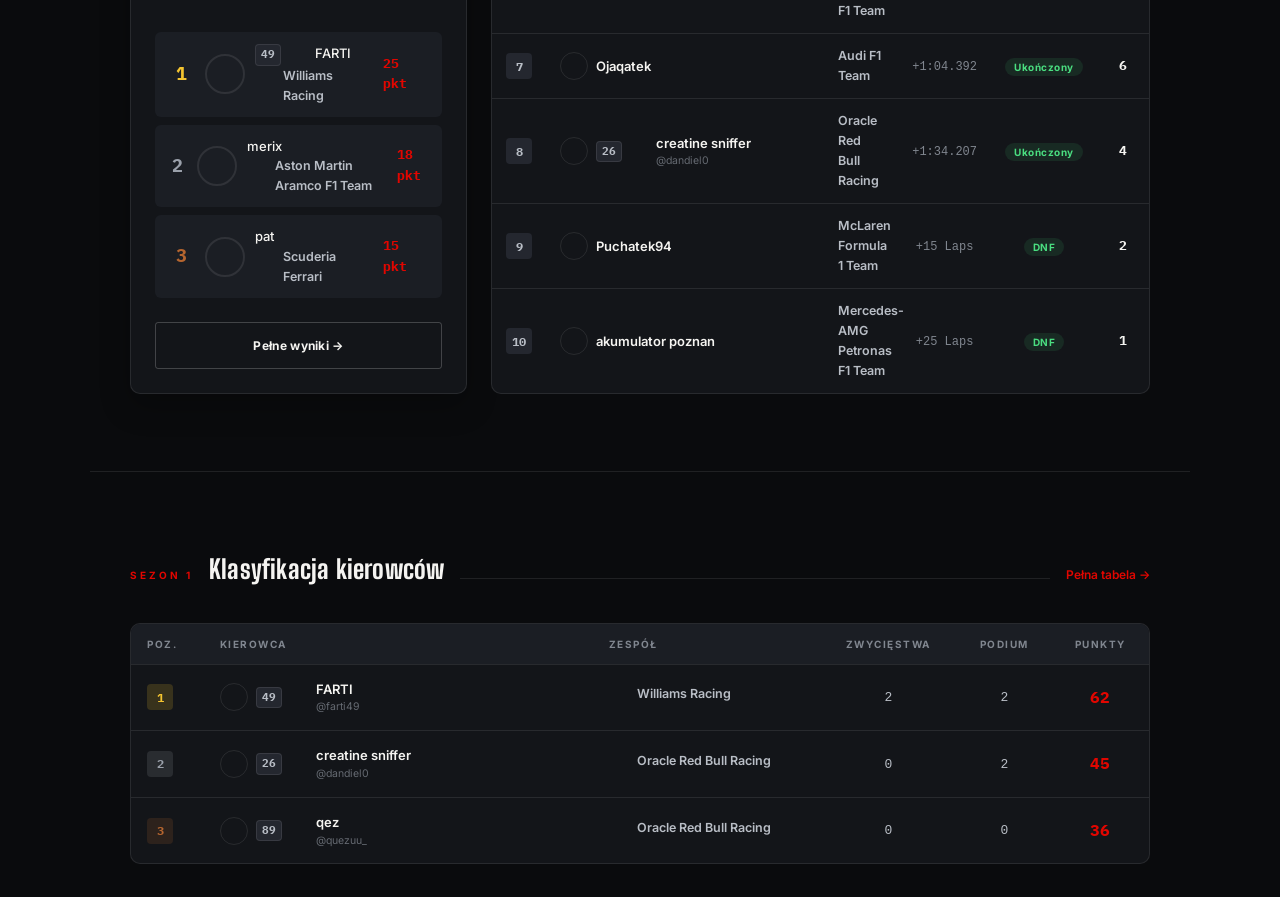
==== commit dac954e9: "Pozycja startowa/delta w wynikach, okrągłe awatary, statystyki Discorda na stronie głównej, Punkty k" ====
--- a/index.html
+++ b/index.html
@@ -145,6 +145,7 @@
       <h2 class="section-title" data-i18n="home.community.title">Dołącz do społeczności</h2>
       <div class="section-divider"></div>
     </div>
+    <div id="discord-stats" class="reveal" style="margin-bottom:1.5rem"></div>
     <div class="social-grid reveal">
       <a href="https://discord.gg/ZwvXkqyvb7" target="_blank" class="social-card social-card-discord">
         <span class="social-card-icon"><span class="icon"><svg viewBox="0 0 24 24" fill="currentColor"><path d="M20.317 4.37a19.791 19.791 0 0 0-4.885-1.515.074.074 0 0 0-.079.037c-.21.375-.444.864-.608 1.25a18.27 18.27 0 0 0-5.487 0 12.64 12.64 0 0 0-.617-1.25.077.077 0 0 0-.079-.037A19.736 19.736 0 0 0 3.677 4.37a.07.07 0 0 0-.032.027C.533 9.046-.32 13.58.099 18.057c.002.022.015.043.032.054a19.9 19.9 0 0 0 5.993 3.03.078.078 0 0 0 .084-.028c.462-.63.874-1.295 1.226-1.994a.076.076 0 0 0-.041-.106 13.107 13.107 0 0 1-1.872-.892.077.077 0 0 1-.008-.128 10.2 10.2 0 0 0 .372-.292.074.074 0 0 1 .077-.01c3.928 1.793 8.18 1.793 12.062 0a.074.074 0 0 1 .078.01c.12.098.246.198.373.292a.077.077 0 0 1-.006.127 12.299 12.299 0 0 1-1.873.892.077.077 0 0 0-.041.107c.36.698.772 1.362 1.225 1.993a.076.076 0 0 0 .084.028 19.839 19.839 0 0 0 6.002-3.03.077.077 0 0 0 .032-.054c.5-5.177-.838-9.674-3.549-13.66a.061.061 0 0 0-.031-.03z"/></svg></span></span>
--- a/css/style.css
+++ b/css/style.css
@@ -406,7 +406,7 @@
 .podium-team { font-size: 11px; color: var(--gray); }
 .podium-pts { font-family: var(--font-mono); font-size: 13px; font-weight: 700; color: var(--red); }
 .podium-avatar {
-  width: 40px; height: 40px; object-fit: contain; object-position: bottom;
+  width: 40px; height: 40px; object-fit: cover; border-radius: 50%; border: 2px solid var(--border);
   flex-shrink: 0;
 }
 .podium-row-event {
@@ -576,7 +576,7 @@
 }
 .driver-cell { display: flex; align-items: center; }
 .driver-cell-avatar {
-  width: 28px; height: 28px; object-fit: contain; object-position: bottom;
+  width: 28px; height: 28px; object-fit: cover; border-radius: 50%; border: 1.5px solid var(--border);
   margin-right: 8px; flex-shrink: 0;
   transition: width .25s ease, height .25s ease;
 }
@@ -597,6 +597,7 @@
 }
 .driver-name { font-weight: 600; font-size: 13px; }
 .driver-realname { display: block; font-size: 11px; color: var(--gray); }
+.driver-discord-nick { display: block; font-size: 10.5px; color: var(--gray); opacity: 0.75; }
 /* Flaga narodowości kierowcy (Sklady/{Tier}/sklad.json → country) — obok
    .driver-number wszędzie, gdzie ten się pokazuje. */
 .driver-flag { display: inline-flex; align-items: center; margin-right: 8px; flex-shrink: 0; }
@@ -644,6 +645,11 @@
 .team-name { white-space: normal; }
 .gap-text { font-size: 12px; color: var(--gray); font-family: var(--font-mono); }
 .points-val { font-family: var(--font-mono); font-size: 13px; font-weight: 700; color: var(--white); }
+/* Zmiana pozycji względem startu (Faza 1) - zielony/czerwony/szary, ▲/▼/= */
+.pos-delta { font-family: var(--font-mono); font-size: 12px; font-weight: 700; }
+.pos-delta-up { color: var(--success); }
+.pos-delta-down { color: var(--red); }
+.pos-delta-same { color: var(--gray); }
 .status-fin {
   font-size: 10px; font-weight: 700; letter-spacing: 0.5px;
   color: var(--success); background: rgba(74,222,128,0.1);
@@ -925,7 +931,7 @@
 /* Mały ~18px awatar do kontekstów tekstowych (chipy, stats-strip, HOF) */
 .chip-avatar {
   display: inline-block; width: 18px; height: 18px;
-  object-fit: contain; object-position: bottom;
+  object-fit: cover; border-radius: 50%;
   vertical-align: -4px; margin-right: 4px; flex-shrink: 0;
 }
 .race-chip-fastest {
@@ -1001,6 +1007,15 @@
   footer { flex-direction: column; align-items: flex-start; }
   .cal-featured-card { grid-template-columns: 1fr; }
   .cal-featured-photo { min-height: 160px; }
+  .results-row { flex-wrap: wrap; gap: 6px 14px; }
+  .results-row-round { order: 1; flex: 0 0 auto; }
+  .results-row-track { order: 2; flex: 1 1 100%; }
+  .results-row-winner { order: 3; flex: 1 1 auto; }
+  .results-row-fastest { order: 4; min-width: 0; }
+  .results-row-chevron { order: 5; }
+  .next-round-teaser { grid-template-columns: 1fr; }
+  .next-round-teaser-photo { min-height: 140px; }
+  .constructor-leader-gap { margin-left: 0; flex-basis: 100%; }
 }
 
 /* ─── SCROLL FADE-IN ─────────────────────────────── */
@@ -1147,6 +1162,15 @@
 }
 .icon-watermark-ranking::after {
   background-image: url("data:image/svg+xml,%3Csvg xmlns='http://www.w3.org/2000/svg' viewBox='0 0 24 24' fill='none' stroke='%23f5f4f1' stroke-width='2' stroke-linecap='round' stroke-linejoin='round'%3E%3Cline x1='6' y1='20' x2='6' y2='14'/%3E%3Cline x1='12' y1='20' x2='12' y2='9'/%3E%3Cline x1='18' y1='20' x2='18' y2='4'/%3E%3C/svg%3E");
+}
+.icon-watermark-lineup::after {
+  background-image: url("data:image/svg+xml,%3Csvg xmlns='http://www.w3.org/2000/svg' viewBox='0 0 24 24' fill='none' stroke='%23f5f4f1' stroke-width='2' stroke-linecap='round' stroke-linejoin='round'%3E%3Ccircle cx='5' cy='6' r='2'/%3E%3Ccircle cx='12' cy='6' r='2'/%3E%3Ccircle cx='19' cy='6' r='2'/%3E%3Ccircle cx='5' cy='14' r='2'/%3E%3Ccircle cx='12' cy='14' r='2'/%3E%3Ccircle cx='19' cy='14' r='2'/%3E%3Cline x1='5' y1='20' x2='19' y2='20'/%3E%3C/svg%3E");
+}
+.icon-watermark-clipy::after {
+  background-image: url("data:image/svg+xml,%3Csvg xmlns='http://www.w3.org/2000/svg' viewBox='0 0 24 24' fill='none' stroke='%23f5f4f1' stroke-width='2' stroke-linecap='round' stroke-linejoin='round'%3E%3Crect x='3' y='6' width='18' height='14' rx='2'/%3E%3Cpath d='M3 6l3-3h4l-2 3'/%3E%3Cpath d='M11 6l3-3h4l-2 3'/%3E%3Cpolygon points='10.5 11 10.5 16 15 13.5' fill='%23f5f4f1' stroke='none'/%3E%3C/svg%3E");
+}
+.icon-watermark-punktykarne::after {
+  background-image: url("data:image/svg+xml,%3Csvg xmlns='http://www.w3.org/2000/svg' viewBox='0 0 24 24' fill='none' stroke='%23f5f4f1' stroke-width='2' stroke-linecap='round' stroke-linejoin='round'%3E%3Cpath d='M12 3 2 20h20L12 3z'/%3E%3Cline x1='12' y1='10' x2='12' y2='14'/%3E%3Cline x1='12' y1='17' x2='12' y2='17.01'/%3E%3C/svg%3E");
 }
 
 /* Subtle ambient red glow behind the first content block under the hero on
@@ -1523,7 +1547,7 @@
 }
 .wdc-live-avatar {
   width: 56px; height: 56px;
-  object-fit: contain; object-position: bottom;
+  object-fit: cover; border-radius: 50%; border: 2px solid var(--red);
   filter: drop-shadow(0 4px 10px rgba(0,0,0,0.4));
   flex-shrink: 0;
 }
@@ -1588,7 +1612,7 @@
 }
 .wdc-hero-avatar {
   width: 128px; height: 128px;
-  object-fit: contain; object-position: bottom;
+  object-fit: cover; border-radius: 50%; border: 3px solid var(--gold);
   filter: drop-shadow(0 8px 20px rgba(0,0,0,0.5));
 }
 .wdc-hero-avatar-badge {
@@ -1695,7 +1719,7 @@
 }
 .wdc-card-crown { font-size: 28px; flex-shrink: 0; }
 .wdc-card-avatar-wrap { position: relative; flex-shrink: 0; }
-.wdc-card-avatar { width: 46px; height: 46px; object-fit: contain; object-position: bottom; }
+.wdc-card-avatar { width: 46px; height: 46px; object-fit: cover; border-radius: 50%; border: 2px solid var(--border); }
 .wdc-card-avatar-badge {
   position: absolute; top: -4px; right: -6px; font-size: 15px;
   filter: drop-shadow(0 0 6px rgba(255,200,0,0.6));
@@ -1847,7 +1871,11 @@
    liście miejsc 2+. */
 .ranking-item-trigger .ranking-row { flex: 1; min-width: 0; padding: 0; }
 .ranking-item-trigger .ranking-row-pos { color: var(--gold); }
-.ranking-row-avatar { width: 24px; height: 24px; object-fit: contain; object-position: bottom; flex-shrink: 0; }
+.ranking-row-avatar {
+  width: 28px; height: 28px; border-radius: 50%; object-fit: cover; flex-shrink: 0;
+  border: 2px solid var(--ring, var(--border));
+  box-shadow: 0 0 0 1px rgba(0,0,0,0.25), 0 0 8px 0 color-mix(in srgb, var(--ring, transparent) 55%, transparent);
+}
 .ranking-row-name {
   flex: 1; min-width: 0;
   font-size: 12.5px; font-weight: 600; color: var(--white);
@@ -1858,6 +1886,270 @@
   font-family: var(--font-mono); font-size: 13px; font-weight: 700;
   color: var(--red); flex-shrink: 0;
 }
+
+/* ─── WYNIKI RESULTS LIST ────────────────────────── */
+/* Lista wierszy zamiast siatki kart (.calendar-grid/.cal-card) — to główny
+   wizualny odróżnik strony Wyniki od Kalendarza. Mieści się wewnątrz zwykłego
+   <section>, który już ma max-width:1100px + padding (patrz `section` u góry
+   pliku), więc sama lista nie potrzebuje własnych marginesów bocznych. */
+.results-list { display: flex; flex-direction: column; gap: 0.6rem; }
+.results-item {
+  background: var(--surface); border: 1px solid var(--border);
+  border-radius: 10px; overflow: hidden;
+  transition: border-color 0.2s, box-shadow 0.2s;
+}
+.results-item:hover { border-color: rgba(225,6,0,0.35); }
+.results-row {
+  display: flex; align-items: center; gap: 14px;
+  padding: 12px 18px;
+}
+div.results-row { cursor: default; } /* niekliknięty wiersz-fallback bez wyniku (rzadkie) — bez kursora "pointer" */
+.results-row-round {
+  flex: 0 0 64px;
+  font-family: var(--font-mono); font-size: 11px; font-weight: 700;
+  color: var(--gray); text-transform: uppercase; letter-spacing: 0.5px;
+}
+.results-row-track {
+  flex: 1.3; min-width: 0;
+  display: flex; align-items: center; gap: 8px;
+  font-family: var(--font-display); font-size: 14px; font-weight: 700;
+  color: var(--white);
+  overflow: hidden; text-overflow: ellipsis; white-space: nowrap;
+}
+.results-row-winner {
+  flex: 1.1; min-width: 0;
+  display: flex; align-items: center; gap: 8px;
+  font-size: 13px; font-weight: 600; color: var(--gray-light);
+  overflow: hidden; text-overflow: ellipsis; white-space: nowrap;
+}
+.results-row-avatar { width: 26px; height: 26px; object-fit: cover; border-radius: 50%; border: 1.5px solid var(--border); flex-shrink: 0; }
+.results-row-fastest {
+  flex: 0 0 auto; min-width: 110px;
+  display: flex; align-items: center; gap: 4px;
+  font-size: 11.5px; color: var(--gray); font-family: var(--font-mono);
+}
+.results-row-fastest .icon { width: 12px; height: 12px; }
+.results-row-chevron {
+  flex: 0 0 auto; display: flex;
+  color: var(--gray);
+  transition: transform 0.25s ease;
+}
+.results-row-chevron .icon { width: 14px; height: 14px; }
+.dd.dd-open .results-row-chevron, .dd:focus-within .results-row-chevron { transform: rotate(180deg); }
+.results-row-panel-content { max-width: none; padding: 14px 18px 18px; }
+
+/* --- Punkty karne (dodano 2026-08-30) --- */
+.pk-row { display: flex; align-items: center; gap: 14px; padding: 12px 18px; }
+.pk-row-driver {
+  flex: 1; min-width: 0;
+  display: flex; align-items: center; gap: 8px;
+  font-family: var(--font-display); font-size: 14px; font-weight: 700; color: var(--white);
+  overflow: hidden; text-overflow: ellipsis; white-space: nowrap;
+}
+.pk-row-points {
+  flex: 0 0 auto; min-width: 70px; text-align: right;
+  font-family: var(--font-mono); font-size: 15px; font-weight: 700; color: var(--red);
+}
+.pk-row-chevron { flex: 0 0 auto; display: flex; color: var(--gray); transition: transform 0.25s ease; }
+.dd.dd-open .pk-row-chevron, .dd:focus-within .pk-row-chevron { transform: rotate(180deg); }
+.pk-row-panel-content { max-width: none; padding: 14px 18px 18px; }
+.pk-entry { display: flex; align-items: center; justify-content: space-between; gap: 10px; padding: 8px 0; border-bottom: 1px solid var(--border); font-size: 12.5px; }
+.pk-entry:last-child { border-bottom: none; }
+.pk-entry-main { display: flex; flex-direction: column; gap: 2px; min-width: 0; }
+.pk-entry-reason { color: var(--gray-light); overflow: hidden; text-overflow: ellipsis; white-space: nowrap; max-width: 420px; }
+.pk-entry-meta { font-size: 10.5px; color: var(--gray); font-family: var(--font-mono); }
+.pk-entry-points { font-family: var(--font-mono); font-weight: 700; color: var(--red); flex-shrink: 0; }
+.pk-entry.cancelled { opacity: 0.5; text-decoration: line-through; }
+.pk-section-title { font-family: var(--font-display); font-size: 18px; font-weight: 700; color: var(--white); margin: 2.4rem 0 0.8rem; }
+
+/* "Kary i odwołania" — sekcja na stronie wyniku sesji (race incident/DSQ/quali-ban dotyczące TEJ
+   sesji, patrz renderSessionResults). Ten sam wizualny wzorzec co dawne .pk-restriction-item. */
+.penalty-notes { display: flex; flex-direction: column; gap: 0.6rem; }
+.penalty-note-item {
+  background: var(--surface); border: 1px solid var(--border); border-radius: 10px;
+  padding: 12px 18px; display: flex; align-items: center; gap: 14px; flex-wrap: wrap;
+}
+.penalty-note-badge {
+  flex: 0 0 auto; padding: 3px 10px; border-radius: 20px; font-size: 10.5px; font-weight: 700;
+  text-transform: uppercase; letter-spacing: 0.5px;
+  background: rgba(225,6,0,0.15); color: var(--red); border: 1px solid rgba(225,6,0,0.35);
+}
+.penalty-note-driver { font-family: var(--font-display); font-weight: 700; color: var(--white); }
+.penalty-note-reason { font-size: 11.5px; color: var(--gray); width: 100%; }
+.penalty-note-item.revoked { opacity: 0.5; }
+.penalty-note-revoked-tag { font-size: 10.5px; color: var(--gray); font-style: italic; }
+
+/* Lider Pucharu Konstruktorów — jeden slim pasek, świadomie mniejszy niż
+   pełny .stats-strip (ten sam co dla kierowców obok), żeby nie dublować
+   mostWins/mostPodiums drugi raz w tym samym miejscu. */
+.constructor-leader-chip {
+  display: flex; align-items: center; gap: 10px; flex-wrap: wrap;
+  background: var(--surface); border: 1px solid var(--border);
+  border-radius: 10px; padding: 10px 18px;
+  font-size: 12.5px; color: var(--gray-light);
+  max-width: 1100px; margin: 0 auto 1.5rem;
+}
+.constructor-leader-label { font-size: 10px; font-weight: 700; letter-spacing: 1px; text-transform: uppercase; color: var(--gray); }
+.constructor-leader-team { color: var(--white); font-weight: 700; }
+.constructor-leader-points { font-family: var(--font-mono); font-weight: 700; color: var(--white); }
+.constructor-leader-gap { color: var(--gray); margin-left: auto; }
+
+/* Strzałka trendu lidera klasyfikacji kierowców, względem poprzedniej rundy. */
+.leader-trend {
+  display: flex; align-items: center; gap: 6px;
+  font-size: 12px; font-weight: 600; color: var(--gray-light);
+  max-width: 1100px; margin: -0.75rem auto 1.5rem;
+}
+.leader-trend-arrow { font-size: 13px; }
+.leader-trend-up .leader-trend-arrow { color: var(--success); }
+.leader-trend-down .leader-trend-arrow { color: var(--red); }
+.leader-trend-new .leader-trend-arrow { color: var(--gold); }
+
+/* Pasek najlepszych akcji sezonu — węższe karty niż .hof-grid, ten sam
+   .hof-thumb-wrap/.hof-play-overlay wewnątrz (reużyte 1:1). */
+.highlights-strip {
+  display: grid; grid-template-columns: repeat(auto-fill, minmax(180px, 1fr));
+  gap: 0.9rem; margin-bottom: 2rem;
+}
+.highlight-card {
+  display: block; background: var(--surface); border: 1px solid var(--border);
+  border-radius: 10px; overflow: hidden;
+  transition: border-color 0.2s, transform 0.2s, box-shadow 0.2s;
+}
+.highlight-card:hover { border-color: rgba(225,6,0,.4); transform: translateY(-3px); box-shadow: 0 14px 30px rgba(0,0,0,.3); }
+.highlight-card-info { padding: 10px 12px; }
+.highlight-card-round { display: block; font-size: 9.5px; font-weight: 700; letter-spacing: .5px; text-transform: uppercase; color: var(--red); }
+.highlight-card-track { display: block; font-size: 13px; font-weight: 700; color: var(--white); margin-top: 2px; }
+
+/* Zapowiedź następnej rundy — mniejsza, samodzielna karta na dole Wyników,
+   linkująca do Kalendarza (nie do wynik-wydarzenia.html — runda jeszcze się
+   nie odbyła). */
+.next-round-teaser {
+  display: grid; grid-template-columns: 200px 1fr;
+  background: var(--surface); border: 1px solid var(--border);
+  border-radius: 10px; overflow: hidden;
+  transition: border-color 0.2s, box-shadow 0.2s;
+  margin-bottom: 2rem;
+}
+.next-round-teaser:hover { border-color: var(--red); box-shadow: 0 14px 30px rgba(0,0,0,.25); }
+.next-round-teaser-photo { position: relative; min-height: 120px; }
+.next-round-teaser-photo img { position: absolute; inset: 0; width: 100%; height: 100%; object-fit: cover; object-position: center 40%; }
+.next-round-teaser-info { padding: 16px 20px; display: flex; flex-direction: column; gap: 6px; justify-content: center; }
+.next-round-teaser-eyebrow {
+  display: flex; align-items: center; gap: 6px;
+  font-size: 10px; font-weight: 700; letter-spacing: 1px; text-transform: uppercase; color: var(--red);
+}
+.next-round-teaser-title { display: flex; align-items: center; gap: 8px; font-family: var(--font-display); font-size: 16px; font-weight: 800; color: var(--white); }
+.next-round-teaser-meta { font-size: 12px; color: var(--gray-light); font-family: var(--font-mono); }
+.next-round-teaser-countdown { font-size: 11px; color: var(--gray); }
+
+/* ─── CLIPY PAGE ─────────────────────────────────── */
+.clip-grid {
+  display: grid; grid-template-columns: repeat(auto-fill, minmax(260px, 1fr));
+  gap: 1rem; max-width: 1300px; margin: 0 auto;
+  padding: 0 clamp(1rem, 5vw, 2.5rem) 3rem;
+}
+.clip-card {
+  background: var(--surface); border: 1px solid var(--border);
+  border-radius: 12px; padding: 16px; position: relative;
+  display: flex; flex-direction: column; gap: 10px;
+  transition: border-color .2s, box-shadow .2s;
+}
+.clip-card:hover { border-color: rgba(225,6,0,.35); box-shadow: 0 12px 28px rgba(0,0,0,.25); }
+.clip-card-promoted { border-color: rgba(244,196,48,.4); }
+.clip-card-promoted-badge {
+  position: absolute; top: 12px; right: 12px;
+  display: flex; align-items: center; gap: 4px;
+  font-size: 10px; font-weight: 700; letter-spacing: .5px; text-transform: uppercase;
+  color: var(--gold);
+}
+.clip-card-promoted-badge .icon { width: 12px; height: 12px; }
+.clip-card-head { display: flex; align-items: center; justify-content: space-between; gap: 10px; }
+.clip-card-author { font-family: var(--font-display); font-size: 14px; font-weight: 700; color: var(--white); }
+.clip-card-hearts { font-size: 12.5px; color: var(--gray-light); flex-shrink: 0; }
+.clip-card-caption { font-size: 13px; color: var(--gray-light); line-height: 1.4; }
+.clip-watch { padding: 1.5rem 1rem; gap: .5rem; border-radius: 8px; }
+.clip-watch .hof-watch-icon { width: 42px; height: 42px; }
+.clip-watch .hof-watch-icon .icon { width: 18px; height: 18px; }
+.clip-watch .hof-watch-label { font-size: 11px; }
+.clip-comments-dd { border-top: 1px solid var(--border); margin-top: 2px; }
+.clip-comments-trigger {
+  display: flex; align-items: center; justify-content: space-between;
+  padding-top: 10px; cursor: pointer;
+  font-size: 11.5px; color: var(--gray); font-family: var(--font-mono);
+}
+.clip-comments-chevron { display: flex; transition: transform .25s ease; }
+.clip-comments-chevron .icon { width: 12px; height: 12px; }
+.dd.dd-open .clip-comments-chevron, .dd:focus-within .clip-comments-chevron { transform: rotate(180deg); }
+.clip-comments-panel-content { max-width: none; padding: 8px 2px 2px; border-top: none; margin-top: 0; }
+.clip-comment { padding: 6px 0; border-top: 1px solid var(--border); font-size: 12px; }
+.clip-comment:first-child { border-top: none; }
+.clip-comment-author { color: var(--gray-light); font-weight: 700; margin-right: 6px; }
+.clip-comment-text { color: var(--gray); }
+
+/* ─── LINEUP PAGE ────────────────────────────────── */
+/* Karta per drużyna (nie per kierowca) — sklad.json jest z natury
+   pogrupowany drużynami, i to jedyny poziom, na którym mamy realny obrazek
+   (zdjęcie bolidu, assets/cars/) do pokazania — kierowcy dostają tylko
+   numer+flagę+imię, bez osobnych zdjęć (na tej stronie nigdy ich nie ma,
+   patrz driverAvatar()). --team-color ustawiane inline z getTeamMeta().color. */
+.lineup-grid {
+  display: grid;
+  grid-template-columns: repeat(auto-fill, minmax(300px, 1fr));
+  gap: 1rem;
+  max-width: 1300px;
+  margin: 0 auto;
+  padding: 0 clamp(1rem, 5vw, 2.5rem) 3rem;
+}
+.lineup-card {
+  position: relative;
+  background: var(--surface);
+  border: 1px solid var(--border);
+  border-radius: 12px;
+  overflow: hidden;
+  padding: 18px;
+  min-height: 168px;
+  transition: border-color .2s, box-shadow .2s;
+  box-shadow: 0 8px 22px rgba(0,0,0,0.2);
+}
+/* Delikatny odcień barwy drużyny zamiast płaskiego koloru — spójne ze
+   stonowanym, ciemnym stylem reszty strony. */
+.lineup-card::before {
+  content: '';
+  position: absolute; inset: 0;
+  background: linear-gradient(135deg, var(--team-color) 0%, transparent 60%);
+  opacity: 0.14;
+  pointer-events: none;
+}
+.lineup-card:hover { border-color: var(--team-color); box-shadow: 0 12px 28px rgba(0,0,0,0.3); }
+.lineup-card-car {
+  position: absolute;
+  right: -6px; bottom: 8px;
+  width: 60%;
+  max-width: 230px;
+  object-fit: contain;
+  filter: drop-shadow(0 8px 12px rgba(0,0,0,0.5));
+  pointer-events: none;
+}
+.lineup-card-head {
+  position: relative; z-index: 1;
+  display: flex; align-items: center; gap: 10px;
+  margin-bottom: 14px;
+}
+.lineup-card-logo { width: 30px; height: 30px; object-fit: contain; flex-shrink: 0; }
+.lineup-card-team {
+  font-family: var(--font-display);
+  font-size: 14.5px; font-weight: 800;
+  letter-spacing: -0.1px;
+  color: var(--white);
+}
+.lineup-card-drivers {
+  position: relative; z-index: 1;
+  display: flex; flex-direction: column; gap: 8px;
+  max-width: 65%; /* nie wchodzi na zdjęcie bolidu po prawej */
+}
+.lineup-driver { display: flex; align-items: center; }
+.lineup-driver-name { font-size: 13px; font-weight: 600; color: var(--gray-light); }
 
 /* ─── HALL OF FAME — CUSTOM HERO ──────────────────── */
 .hof-hero {
@@ -2083,18 +2375,18 @@
 .hof-play-overlay .icon { width: 16px; height: 16px; }
 
 /* ─── STAGGERED ENTRANCE ANIMATIONS ──────────────── */
-.news-card, .hof-clip-card, .wdc-card, .cal-card, .partner-card {
+.news-card, .hof-clip-card, .wdc-card, .cal-card, .partner-card, .highlight-card, .clip-card {
   animation: fadeUp 0.5s ease both;
 }
-.news-grid > *:nth-child(1),  .hof-grid > *:nth-child(1),  .wdc-grid > *:nth-child(1),  .calendar-grid > *:nth-child(1),  .partners-grid > *:nth-child(1),  .ranking-list > *:nth-child(1)  { animation-delay: .02s; }
-.news-grid > *:nth-child(2),  .hof-grid > *:nth-child(2),  .wdc-grid > *:nth-child(2),  .calendar-grid > *:nth-child(2),  .partners-grid > *:nth-child(2),  .ranking-list > *:nth-child(2)  { animation-delay: .08s; }
-.news-grid > *:nth-child(3),  .hof-grid > *:nth-child(3),  .wdc-grid > *:nth-child(3),  .calendar-grid > *:nth-child(3),  .partners-grid > *:nth-child(3),  .ranking-list > *:nth-child(3)  { animation-delay: .14s; }
-.news-grid > *:nth-child(4),  .hof-grid > *:nth-child(4),  .wdc-grid > *:nth-child(4),  .calendar-grid > *:nth-child(4),  .partners-grid > *:nth-child(4),  .ranking-list > *:nth-child(4)  { animation-delay: .20s; }
-.news-grid > *:nth-child(5),  .hof-grid > *:nth-child(5),  .wdc-grid > *:nth-child(5),  .calendar-grid > *:nth-child(5),  .partners-grid > *:nth-child(5),  .ranking-list > *:nth-child(5)  { animation-delay: .26s; }
-.news-grid > *:nth-child(6),  .hof-grid > *:nth-child(6),  .wdc-grid > *:nth-child(6),  .calendar-grid > *:nth-child(6),  .partners-grid > *:nth-child(6),  .ranking-list > *:nth-child(6)  { animation-delay: .32s; }
-.news-grid > *:nth-child(7),  .hof-grid > *:nth-child(7),  .wdc-grid > *:nth-child(7),  .calendar-grid > *:nth-child(7),  .partners-grid > *:nth-child(7),  .ranking-list > *:nth-child(7)  { animation-delay: .38s; }
-.news-grid > *:nth-child(8),  .hof-grid > *:nth-child(8),  .wdc-grid > *:nth-child(8),  .calendar-grid > *:nth-child(8),  .partners-grid > *:nth-child(8),  .ranking-list > *:nth-child(8)  { animation-delay: .44s; }
-.news-grid > *:nth-child(n+9), .hof-grid > *:nth-child(n+9), .wdc-grid > *:nth-child(n+9), .calendar-grid > *:nth-child(n+9), .partners-grid > *:nth-child(n+9), .ranking-list > *:nth-child(n+9) { animation-delay: .5s; }
+.news-grid > *:nth-child(1),  .hof-grid > *:nth-child(1),  .wdc-grid > *:nth-child(1),  .calendar-grid > *:nth-child(1),  .partners-grid > *:nth-child(1),  .ranking-list > *:nth-child(1),  .lineup-grid > *:nth-child(1),  .results-list > *:nth-child(1),  .highlights-strip > *:nth-child(1), .clip-grid > *:nth-child(1)  { animation-delay: .02s; }
+.news-grid > *:nth-child(2),  .hof-grid > *:nth-child(2),  .wdc-grid > *:nth-child(2),  .calendar-grid > *:nth-child(2),  .partners-grid > *:nth-child(2),  .ranking-list > *:nth-child(2),  .lineup-grid > *:nth-child(2),  .results-list > *:nth-child(2),  .highlights-strip > *:nth-child(2), .clip-grid > *:nth-child(2)  { animation-delay: .08s; }
+.news-grid > *:nth-child(3),  .hof-grid > *:nth-child(3),  .wdc-grid > *:nth-child(3),  .calendar-grid > *:nth-child(3),  .partners-grid > *:nth-child(3),  .ranking-list > *:nth-child(3),  .lineup-grid > *:nth-child(3),  .results-list > *:nth-child(3),  .highlights-strip > *:nth-child(3), .clip-grid > *:nth-child(3)  { animation-delay: .14s; }
+.news-grid > *:nth-child(4),  .hof-grid > *:nth-child(4),  .wdc-grid > *:nth-child(4),  .calendar-grid > *:nth-child(4),  .partners-grid > *:nth-child(4),  .ranking-list > *:nth-child(4),  .lineup-grid > *:nth-child(4),  .results-list > *:nth-child(4),  .highlights-strip > *:nth-child(4), .clip-grid > *:nth-child(4)  { animation-delay: .20s; }
+.news-grid > *:nth-child(5),  .hof-grid > *:nth-child(5),  .wdc-grid > *:nth-child(5),  .calendar-grid > *:nth-child(5),  .partners-grid > *:nth-child(5),  .ranking-list > *:nth-child(5),  .lineup-grid > *:nth-child(5),  .results-list > *:nth-child(5),  .highlights-strip > *:nth-child(5), .clip-grid > *:nth-child(5)  { animation-delay: .26s; }
+.news-grid > *:nth-child(6),  .hof-grid > *:nth-child(6),  .wdc-grid > *:nth-child(6),  .calendar-grid > *:nth-child(6),  .partners-grid > *:nth-child(6),  .ranking-list > *:nth-child(6),  .lineup-grid > *:nth-child(6),  .results-list > *:nth-child(6),  .highlights-strip > *:nth-child(6), .clip-grid > *:nth-child(6)  { animation-delay: .32s; }
+.news-grid > *:nth-child(7),  .hof-grid > *:nth-child(7),  .wdc-grid > *:nth-child(7),  .calendar-grid > *:nth-child(7),  .partners-grid > *:nth-child(7),  .ranking-list > *:nth-child(7),  .lineup-grid > *:nth-child(7),  .results-list > *:nth-child(7),  .highlights-strip > *:nth-child(7), .clip-grid > *:nth-child(7)  { animation-delay: .38s; }
+.news-grid > *:nth-child(8),  .hof-grid > *:nth-child(8),  .wdc-grid > *:nth-child(8),  .calendar-grid > *:nth-child(8),  .partners-grid > *:nth-child(8),  .ranking-list > *:nth-child(8),  .lineup-grid > *:nth-child(8),  .results-list > *:nth-child(8),  .highlights-strip > *:nth-child(8), .clip-grid > *:nth-child(8)  { animation-delay: .44s; }
+.news-grid > *:nth-child(n+9), .hof-grid > *:nth-child(n+9), .wdc-grid > *:nth-child(n+9), .calendar-grid > *:nth-child(n+9), .partners-grid > *:nth-child(n+9), .ranking-list > *:nth-child(n+9), .lineup-grid > *:nth-child(n+9), .results-list > *:nth-child(n+9), .highlights-strip > *:nth-child(n+9), .clip-grid > *:nth-child(n+9) { animation-delay: .5s; }
 
 table.results tbody tr, table.standings tbody tr {
   animation: fadeUp 0.35s ease both;
